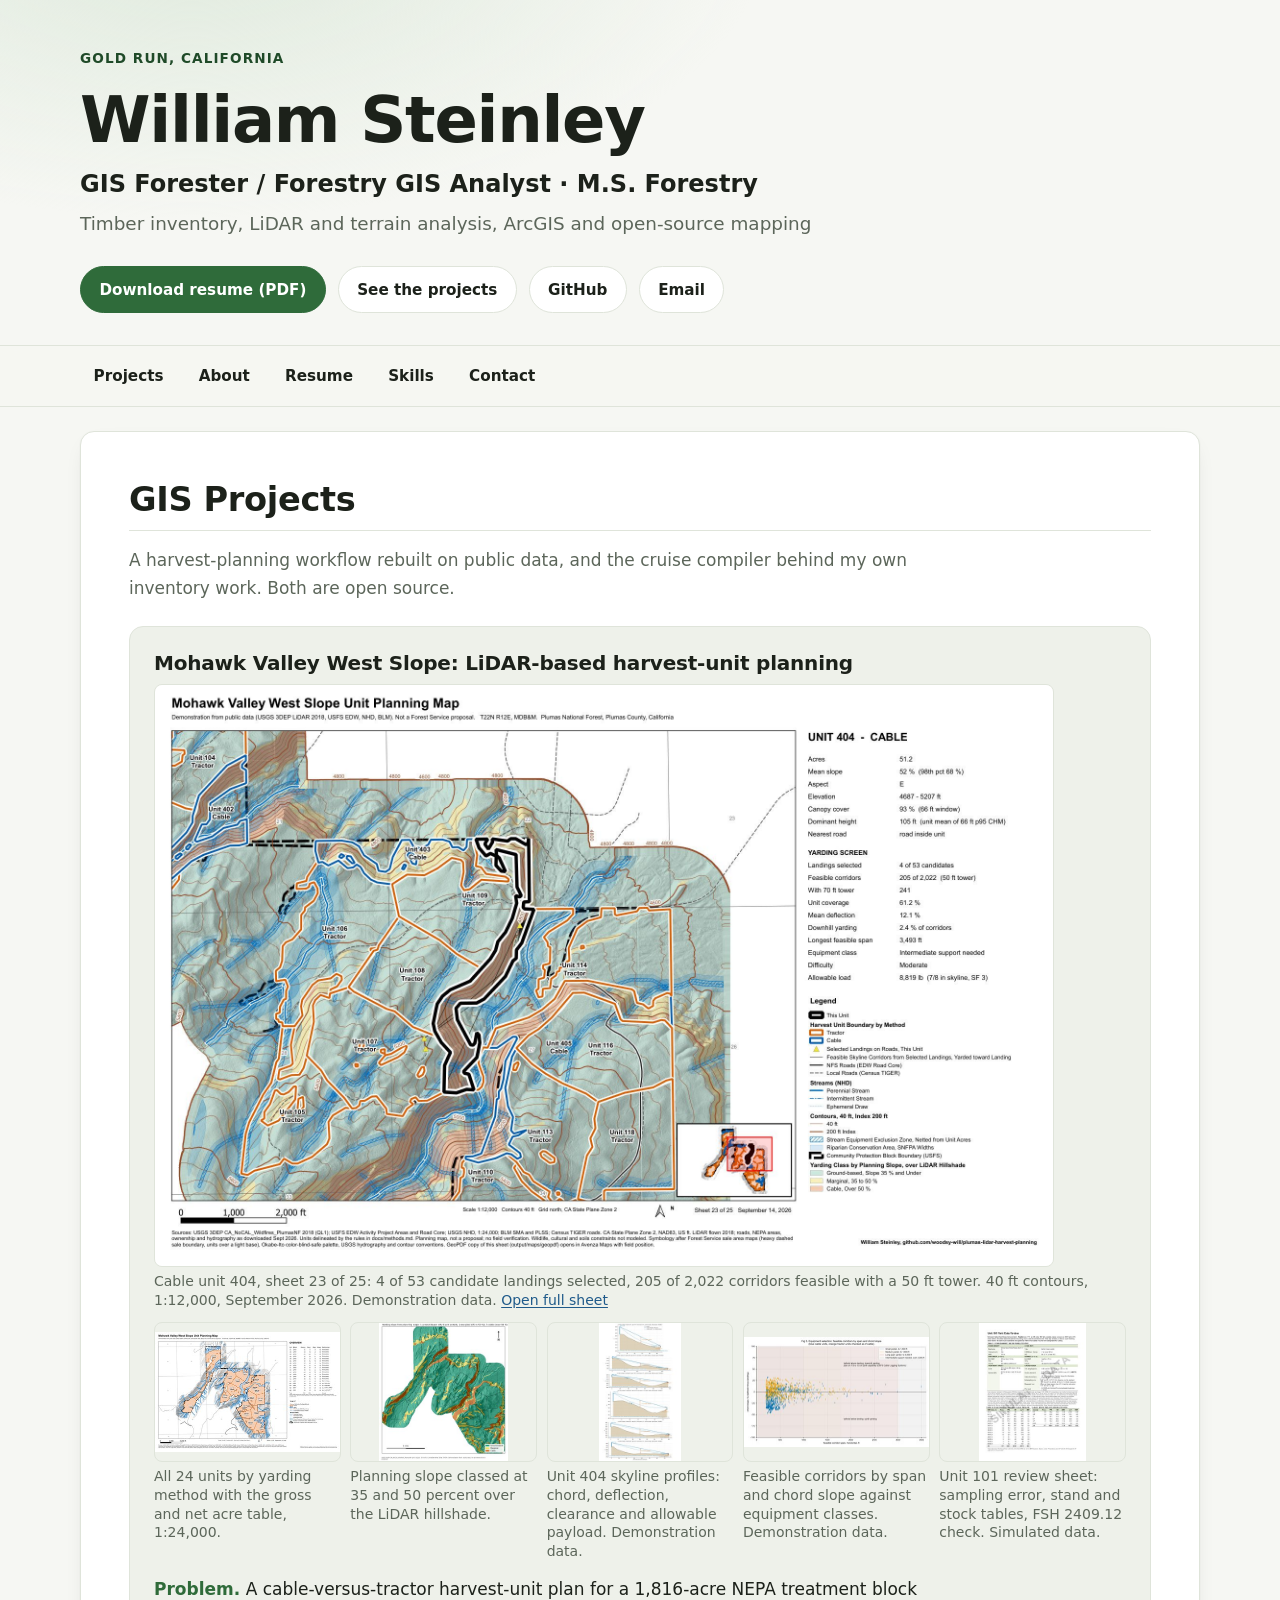
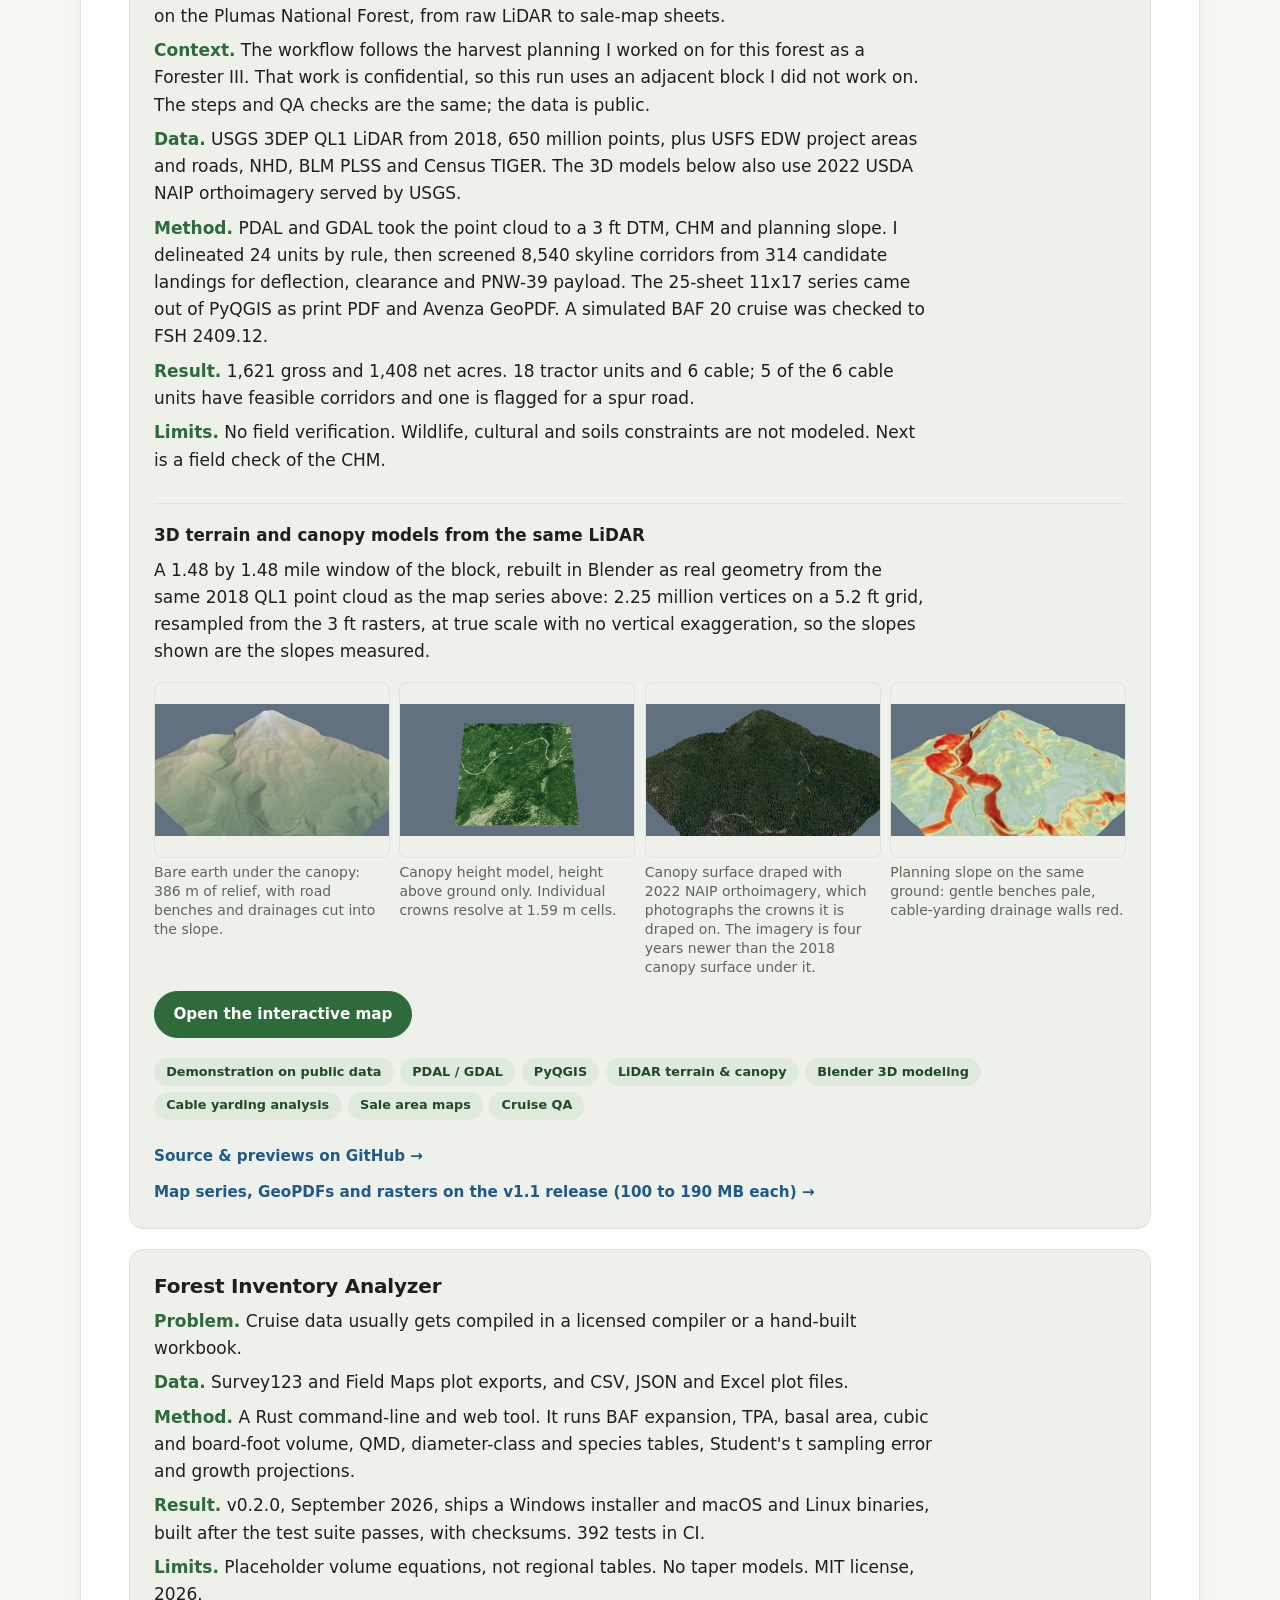
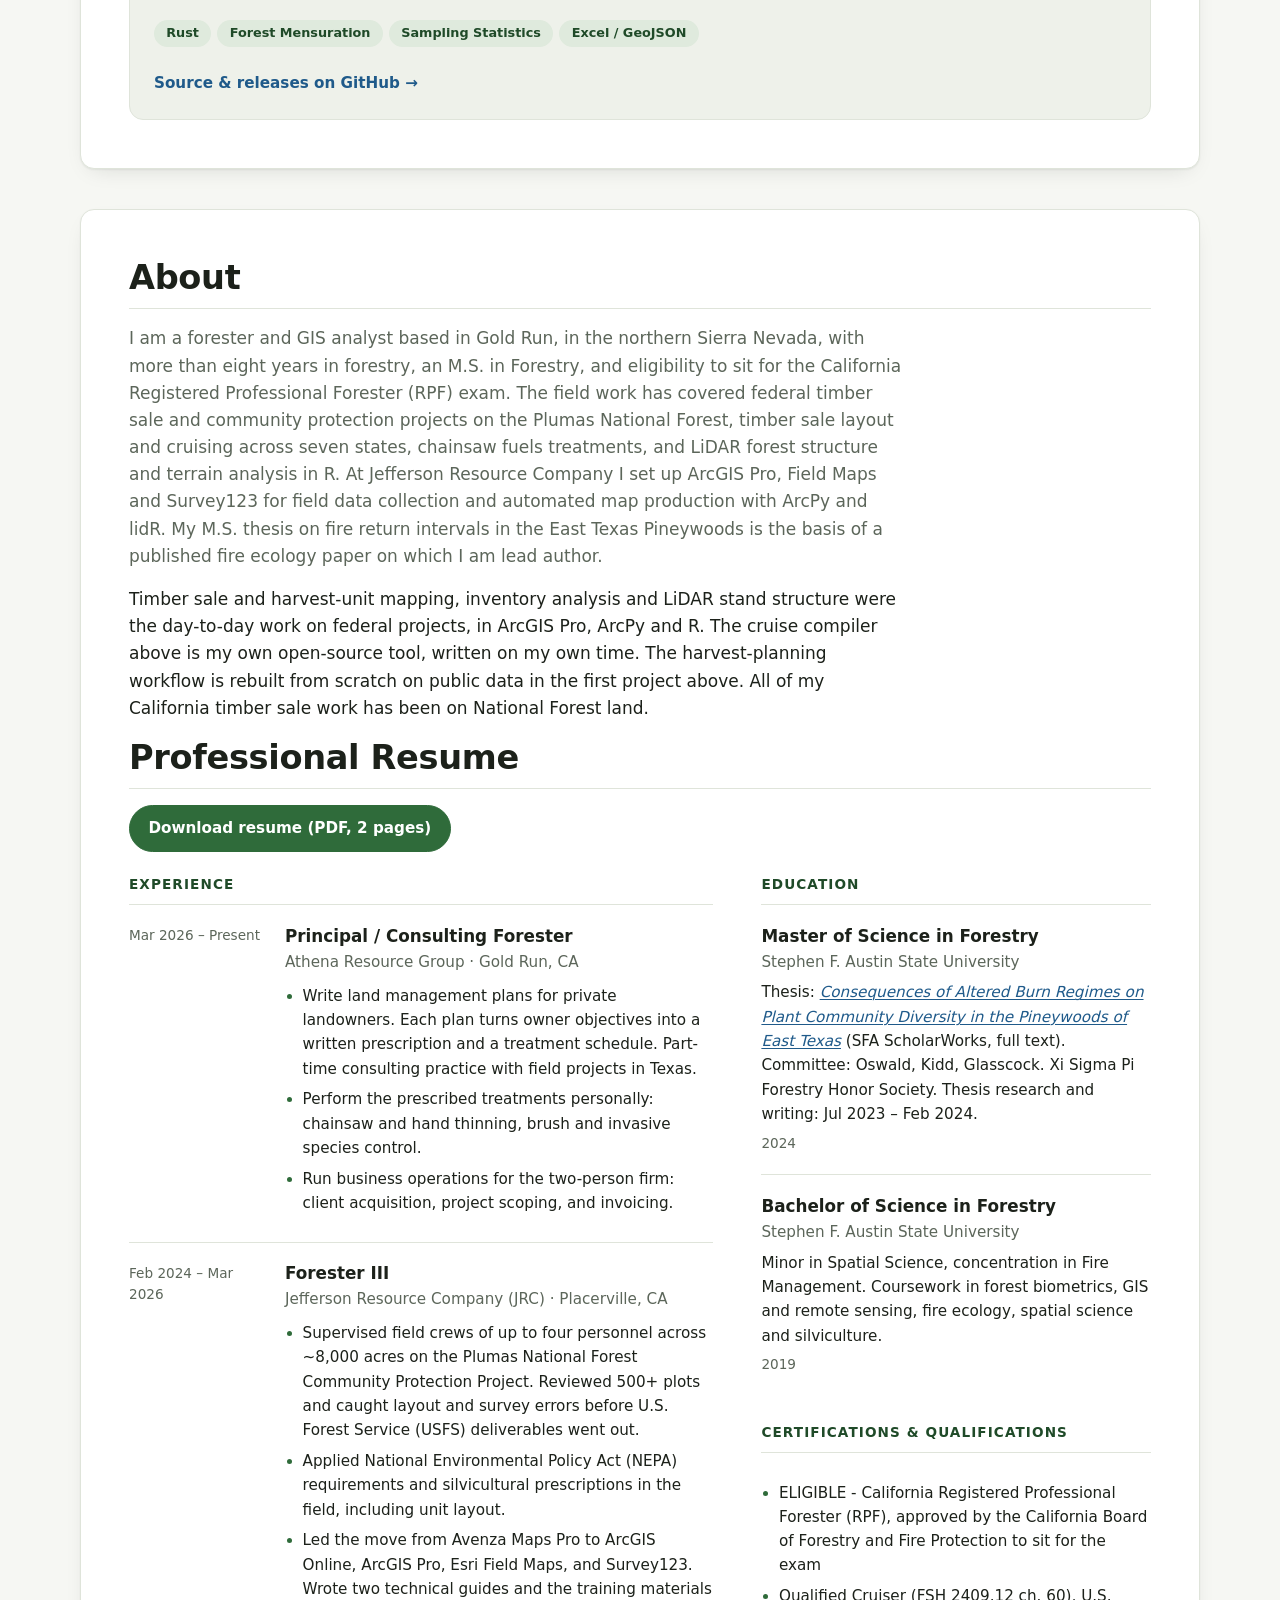
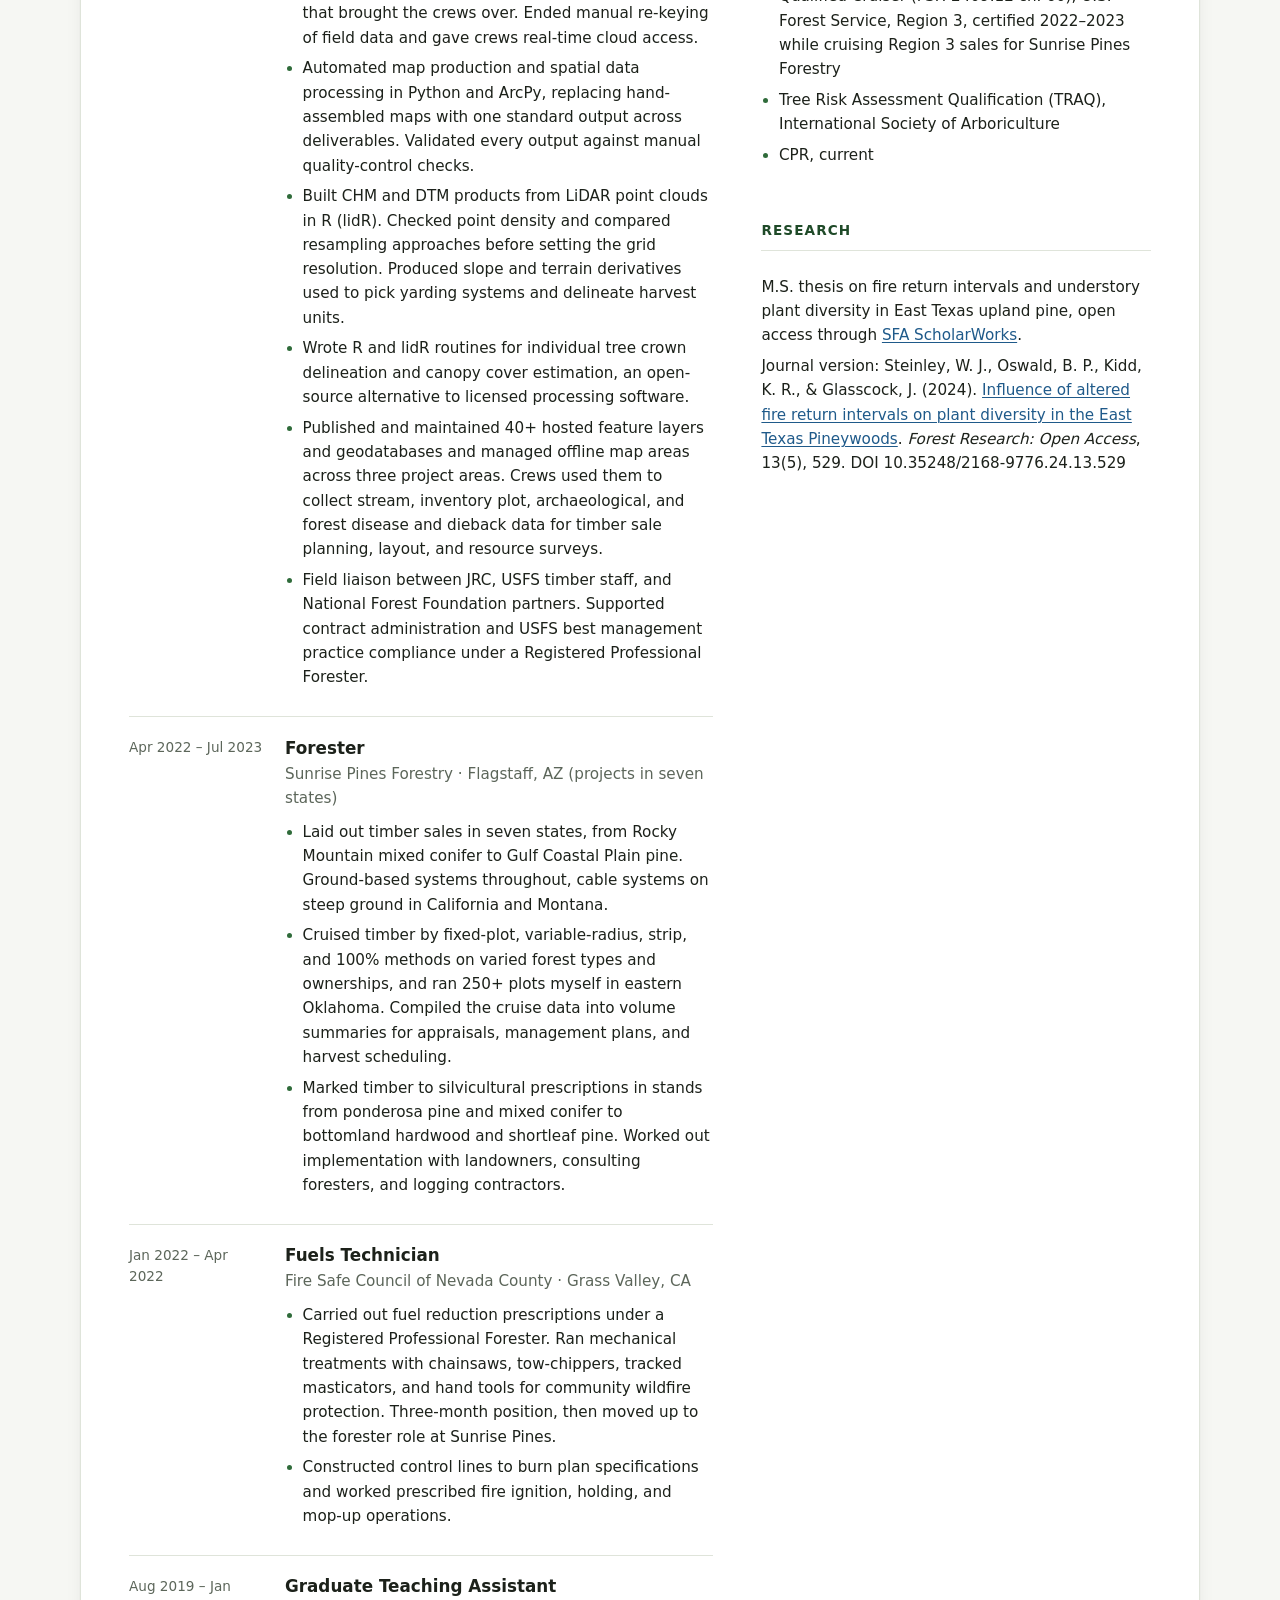
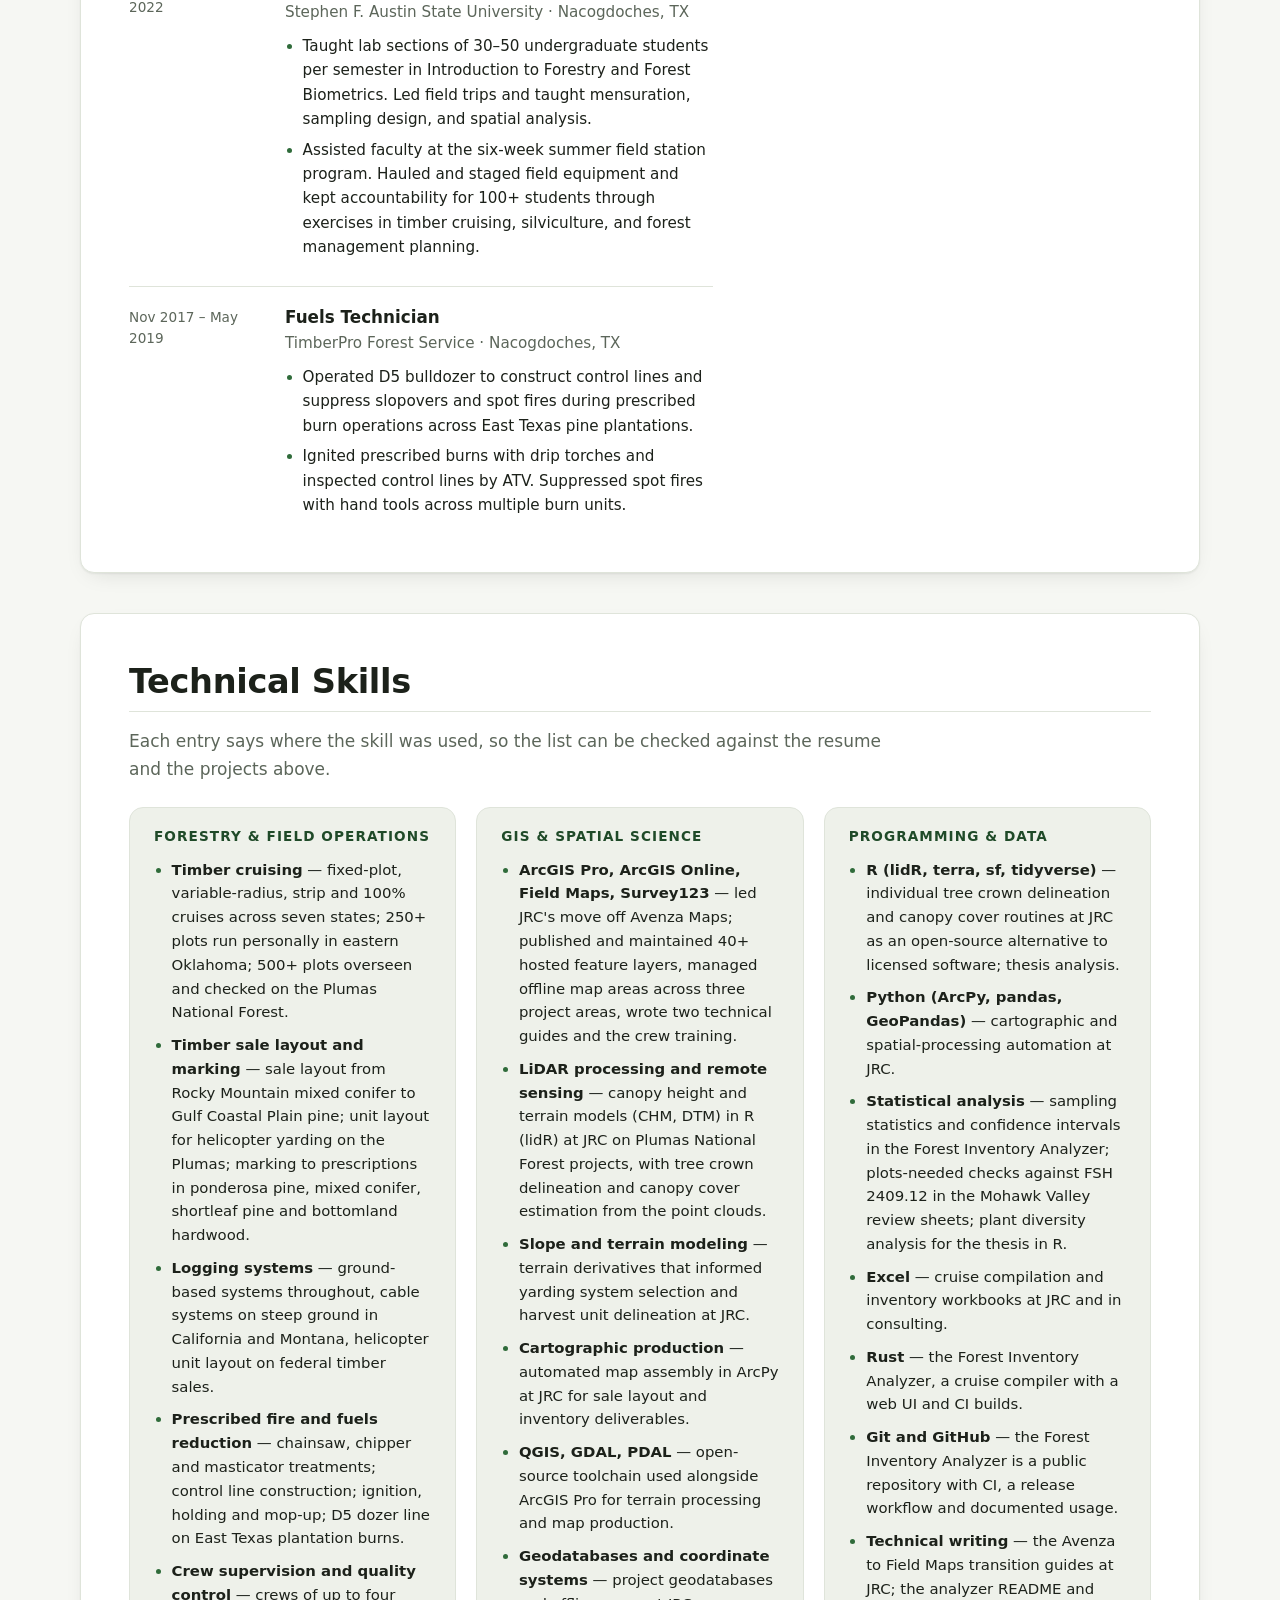
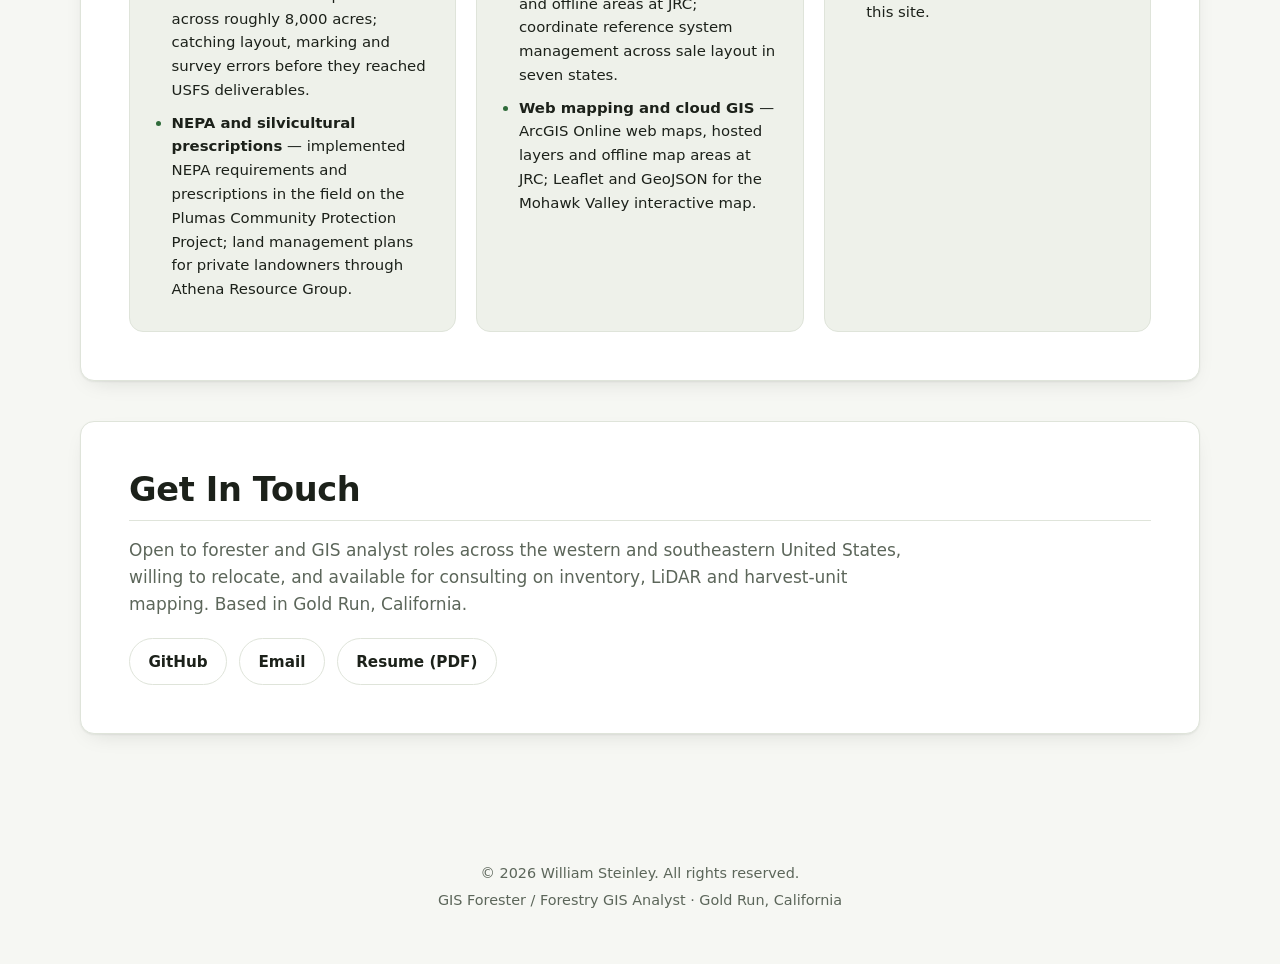
==== index.html @ 53e76cc2 "Add 3D terrain and canopy models section to the Plumas project Four Blender renders built from the s" ====
<!DOCTYPE html>
<html lang="en">
  <head>
    <meta charset="UTF-8">
    <meta name="viewport" content="width=device-width, initial-scale=1.0">
    <meta name="description" content="William Steinley, GIS forester in Gold Run, California: timber inventory, LiDAR terrain and canopy analysis, harvest-unit mapping and cruise compilation.">
    <meta name="theme-color" content="#2f6b3a">
    <meta property="og:title" content="William Steinley - GIS Forester / Forestry GIS Analyst">
    <meta property="og:image" content="https://woodsy-will.github.io/projects/plumas-lidar-harvest-planning/unit_404_sheet.jpg">
    <meta property="og:image:width" content="1870">
    <meta property="og:image:height" content="1210">
    <meta property="og:image:alt" content="Unit sheet, cable unit 404, 11x17: LiDAR hillshade with yarding-class tint, unit outlines, hatched stream exclusion zones, skyline corridors from four selected landings, legend and unit attribute table">
    <meta name="twitter:card" content="summary_large_image">
    <meta property="og:description" content="Timber inventory, LiDAR and terrain analysis, harvest-unit mapping and cruise compilation. Portfolio and resume.">
    <meta property="og:type" content="website">
    <meta property="og:url" content="https://woodsy-will.github.io/">
    <link rel="canonical" href="https://woodsy-will.github.io/">
    <link rel="icon" href="data:image/svg+xml,%3Csvg%20xmlns='http://www.w3.org/2000/svg'%20viewBox='0%200%2064%2064'%3E%3Crect%20width='64'%20height='64'%20rx='14'%20fill='%232f6b3a'/%3E%3Cpath%20d='M32%2010%20L50%2038%20H40%20L48%2050%20H36%20V56%20H28%20V50%20H16%20L24%2038%20H14%20Z'%20fill='%23eaf3e6'/%3E%3C/svg%3E">
    <link rel="icon" type="image/png" sizes="32x32" href="favicon-32.png">
    <link rel="apple-touch-icon" href="apple-touch-icon.png">
    <title>William Steinley - GIS Forester</title>
    <link rel="stylesheet" href="styles.css">
    <script type="application/ld+json">
{
  "@context": "https://schema.org",
  "@type": "Person",
  "name": "William Steinley",
  "jobTitle": "GIS Forester",
  "address": {
    "@type": "PostalAddress",
    "addressLocality": "Gold Run",
    "addressRegion": "CA",
    "addressCountry": "US"
  },
  "url": "https://woodsy-will.github.io/",
  "email": "mailto:wjsteinley@gmail.com",
  "alumniOf": "Stephen F. Austin State University",
  "sameAs": [
    "https://github.com/woodsy-will"
  ]
}
    </script>
  </head>
  <body>
    <header>
      <div class="container">
        <p class="eyebrow">Gold Run, California</p>
        <h1>William Steinley</h1>
        <p class="tagline">GIS Forester / Forestry GIS Analyst &middot; M.S. Forestry</p>
        <p class="subtitle">Timber inventory, LiDAR and terrain analysis, ArcGIS and open-source mapping</p>
        <div class="header-actions">
          <a href="projects/resume/William_Steinley_Resume.pdf" class="button-primary" target="_blank" rel="noopener">Download resume (PDF)<span class="visually-hidden"> (opens in new tab)</span></a>
          <a href="#gis-projects" class="button-secondary">See the projects</a>
          <a href="https://github.com/woodsy-will" class="button-secondary" target="_blank" rel="noopener">GitHub<span class="visually-hidden"> (opens in new tab)</span></a>
          <a href="mailto:wjsteinley@gmail.com" class="button-secondary">Email</a>
        </div>
      </div>
    </header>

    <nav aria-label="Sections">
      <div class="container">
        <a href="#gis-projects">Projects</a>
        <a href="#about">About</a>
        <a href="#resume-heading">Resume</a>
        <a href="#skills">Skills</a>
        <a href="#contact">Contact</a>
      </div>
    </nav>

    <main>
      <div class="container">
        <section id="gis-projects">
          <h2>GIS Projects</h2>
          <p>A harvest-planning workflow rebuilt on public data, and the cruise compiler behind my own inventory work. Both are open source.</p>

          <div class="gis-projects-grid">
            <div class="gis-project-card">
              <h3>Mohawk Valley West Slope: LiDAR-based harvest-unit planning</h3>
              <figure class="featured-hero">
                <a href="projects/plumas-lidar-harvest-planning/unit_404_sheet.jpg" target="_blank" rel="noopener"><img src="projects/plumas-lidar-harvest-planning/unit_404_sheet.jpg" width="1870" height="1210" alt="Unit sheet, cable unit 404, 11x17: LiDAR hillshade with yarding-class tint, unit outlines, hatched stream exclusion zones, skyline corridors from four selected landings, legend and unit attribute table"><span class="visually-hidden"> (opens in new tab)</span></a>
                <figcaption>Cable unit 404, sheet 23 of 25: 4 of 53 candidate landings selected, 205 of 2,022 corridors feasible with a 50 ft tower. 40 ft contours, 1:12,000, September 2026. Demonstration data. <a href="projects/plumas-lidar-harvest-planning/unit_404_sheet.jpg" target="_blank" rel="noopener">Open full sheet<span class="visually-hidden"> (opens in new tab)</span></a></figcaption>
              </figure>
              <div class="featured-strip">
                <figure>
                  <a href="projects/plumas-lidar-harvest-planning/overview_sheet.jpg" target="_blank" rel="noopener"><img src="projects/plumas-lidar-harvest-planning/overview_sheet_thumb.jpg" width="370" height="239" alt="Overview sheet, 11x17: all 24 demonstration units filled by yarding method over the hillshade, with the unit table of gross and net acres, slope, canopy and skyline screen" loading="lazy"><span class="visually-hidden"> (opens in new tab)</span></a>
                  <figcaption>All 24 units by yarding method with the gross and net acre table, 1:24,000.</figcaption>
                </figure>
                <figure>
                  <a href="projects/plumas-lidar-harvest-planning/yarding_class.jpg" target="_blank" rel="noopener"><img src="projects/plumas-lidar-harvest-planning/yarding_class_thumb.jpg" width="319" height="340" alt="Yarding class from planning slope over the LiDAR hillshade, with demonstration unit outlines" loading="lazy"><span class="visually-hidden"> (opens in new tab)</span></a>
                  <figcaption>Planning slope classed at 35 and 50 percent over the LiDAR hillshade.</figcaption>
                </figure>
                <figure>
                  <a href="projects/plumas-lidar-harvest-planning/unit_404_profiles.jpg" target="_blank" rel="noopener"><img src="projects/plumas-lidar-harvest-planning/unit_404_profiles_thumb.jpg" width="204" height="340" alt="Skyline profile sheet, unit 404: ground profile, chord, mid-span deflection and minimum clearance for six settings; best corridor from each of the four selected landings and two further landings" loading="lazy"><span class="visually-hidden"> (opens in new tab)</span></a>
                  <figcaption>Unit 404 skyline profiles: chord, deflection, clearance and allowable payload. Demonstration data.</figcaption>
                </figure>
                <figure>
                  <a href="projects/plumas-lidar-harvest-planning/equipment_matrix.jpg" target="_blank" rel="noopener"><img src="projects/plumas-lidar-harvest-planning/equipment_matrix_thumb.jpg" width="370" height="222" alt="Equipment selection matrix: feasible corridors by horizontal span and chord slope; cable units in blue, tractor units checked as if cable in orange" loading="lazy"><span class="visually-hidden"> (opens in new tab)</span></a>
                  <figcaption>Feasible corridors by span and chord slope against equipment classes. Demonstration data.</figcaption>
                </figure>
                <figure>
                  <a href="projects/plumas-lidar-harvest-planning/unit_101_review.jpg" target="_blank" rel="noopener"><img src="projects/plumas-lidar-harvest-planning/unit_101_review_thumb.jpg" width="263" height="340" alt="Field data review sheet, unit 101, page 1: stand summary with sampling error, cruise design check against the FSH 2409.12 stratum standard, stand table by DBH class, stock table by species" loading="lazy"><span class="visually-hidden"> (opens in new tab)</span></a>
                  <figcaption>Unit 101 review sheet: sampling error, stand and stock tables, FSH 2409.12 check. Simulated data.</figcaption>
                </figure>
              </div>
              <div class="project-brief">
                <p><strong>Problem.</strong> A cable-versus-tractor harvest-unit plan for a 1,816-acre NEPA treatment block on the Plumas National Forest, from raw LiDAR to sale-map sheets.</p>
                <p><strong>Context.</strong> The workflow follows the harvest planning I worked on for this forest as a Forester III. That work is confidential, so this run uses an adjacent block I did not work on. The steps and QA checks are the same; the data is public.</p>
                <p><strong>Data.</strong> USGS 3DEP QL1 LiDAR from 2018, 650 million points, plus USFS EDW project areas and roads, NHD, BLM PLSS and Census TIGER. The 3D models below also use 2022 USDA NAIP orthoimagery served by USGS.</p>
                <p><strong>Method.</strong> PDAL and GDAL took the point cloud to a 3 ft DTM, CHM and planning slope. I delineated 24 units by rule, then screened 8,540 skyline corridors from 314 candidate landings for deflection, clearance and PNW-39 payload. The 25-sheet 11x17 series came out of PyQGIS as print PDF and Avenza GeoPDF. A simulated BAF 20 cruise was checked to FSH 2409.12.</p>
                <p><strong>Result.</strong> 1,621 gross and 1,408 net acres. 18 tractor units and 6 cable; 5 of the 6 cable units have feasible corridors and one is flagged for a spur road.</p>
                <p><strong>Limits.</strong> No field verification. Wildlife, cultural and soils constraints are not modeled. Next is a field check of the CHM.</p>
              </div>
              <h4>3D terrain and canopy models from the same LiDAR</h4>
              <p>A 1.48 by 1.48 mile window of the block, rebuilt in Blender as real geometry from the same 2018 QL1 point cloud as the map series above: 2.25 million vertices on a 5.2 ft grid, resampled from the 3 ft rasters, at true scale with no vertical exaggeration, so the slopes shown are the slopes measured.</p>
              <div class="featured-strip">
                <figure>
                  <a href="projects/plumas-lidar-harvest-planning/terrain3d_bare_earth.jpg" target="_blank" rel="noopener"><img src="projects/plumas-lidar-harvest-planning/terrain3d_bare_earth_thumb.jpg" width="370" height="208" alt="3D render of the bare-earth LiDAR terrain model under the forest canopy, shaded by elevation, with road benches and drainages visible as fine cuts across the slope" loading="lazy"><span class="visually-hidden"> (opens in new tab)</span></a>
                  <figcaption>Bare earth under the canopy: 386 m of relief, with road benches and drainages cut into the slope.</figcaption>
                </figure>
                <figure>
                  <a href="projects/plumas-lidar-harvest-planning/terrain3d_canopy_height.jpg" target="_blank" rel="noopener"><img src="projects/plumas-lidar-harvest-planning/terrain3d_canopy_height_thumb.jpg" width="370" height="208" alt="3D render of the canopy height model seen from above, individual conifer crowns resolved as separate green mounds, with roads and openings appearing as pale gaps" loading="lazy"><span class="visually-hidden"> (opens in new tab)</span></a>
                  <figcaption>Canopy height model, height above ground only. Individual crowns resolve at 1.59 m cells.</figcaption>
                </figure>
                <figure>
                  <a href="projects/plumas-lidar-harvest-planning/terrain3d_canopy.jpg" target="_blank" rel="noopener"><img src="projects/plumas-lidar-harvest-planning/terrain3d_canopy_thumb.jpg" width="370" height="208" alt="3D render of the LiDAR canopy surface draped with NAIP aerial imagery, forming a photorealistic forested mountain with a road switchbacking across the slope" loading="lazy"><span class="visually-hidden"> (opens in new tab)</span></a>
                  <figcaption>Canopy surface draped with 2022 NAIP orthoimagery, which photographs the crowns it is draped on. The imagery is four years newer than the 2018 canopy surface under it.</figcaption>
                </figure>
                <figure>
                  <a href="projects/plumas-lidar-harvest-planning/terrain3d_slope.jpg" target="_blank" rel="noopener"><img src="projects/plumas-lidar-harvest-planning/terrain3d_slope_thumb.jpg" width="370" height="208" alt="3D render of the bare-earth terrain coloured by planning slope, pale green on gentle benches grading to red on the steep drainage walls that require cable yarding" loading="lazy"><span class="visually-hidden"> (opens in new tab)</span></a>
                  <figcaption>Planning slope on the same ground: gentle benches pale, cable-yarding drainage walls red.</figcaption>
                </figure>
              </div>
              <p><a href="projects/plumas-lidar-harvest-planning/map/" class="button-primary">Open the interactive map</a></p>
              <div class="project-tech">
                <span class="tech-badge">Demonstration on public data</span>
                <span class="tech-badge">PDAL / GDAL</span>
                <span class="tech-badge">PyQGIS</span>
                <span class="tech-badge">LiDAR terrain &amp; canopy</span>
                <span class="tech-badge">Blender 3D modeling</span>
                <span class="tech-badge">Cable yarding analysis</span>
                <span class="tech-badge">Sale area maps</span>
                <span class="tech-badge">Cruise QA</span>
              </div>
              <a href="https://github.com/woodsy-will/plumas-lidar-harvest-planning" class="gis-link" target="_blank" rel="noopener">Source &amp; previews on GitHub &rarr;<span class="visually-hidden"> (opens in new tab)</span></a>
              <a href="https://github.com/woodsy-will/plumas-lidar-harvest-planning/releases/tag/v1.1" class="gis-link" target="_blank" rel="noopener">Map series, GeoPDFs and rasters on the v1.1 release (100 to 190 MB each) &rarr;<span class="visually-hidden"> (opens in new tab)</span></a>
            </div>

            <div class="gis-project-card">
              <h3>Forest Inventory Analyzer</h3>
              <div class="project-brief">
                <p><strong>Problem.</strong> Cruise data usually gets compiled in a licensed compiler or a hand-built workbook.</p>
                <p><strong>Data.</strong> Survey123 and Field Maps plot exports, and CSV, JSON and Excel plot files.</p>
                <p><strong>Method.</strong> A Rust command-line and web tool. It runs BAF expansion, TPA, basal area, cubic and board-foot volume, QMD, diameter-class and species tables, Student's t sampling error and growth projections.</p>
                <p><strong>Result.</strong> v0.2.0, September 2026, ships a Windows installer and macOS and Linux binaries, built after the test suite passes, with checksums. 392 tests in CI.</p>
                <p><strong>Limits.</strong> Placeholder volume equations, not regional tables. No taper models. MIT license, 2026.</p>
              </div>
              <div class="project-tech">
                <span class="tech-badge">Rust</span>
                <span class="tech-badge">Forest Mensuration</span>
                <span class="tech-badge">Sampling Statistics</span>
                <span class="tech-badge">Excel / GeoJSON</span>
              </div>
              <a href="https://github.com/woodsy-will/forest-inventory-analyzer-rust" class="gis-link" target="_blank" rel="noopener">Source &amp; releases on GitHub &rarr;<span class="visually-hidden"> (opens in new tab)</span></a>
            </div>

          </div>
        </section>

        <!-- RESUME SECTION -->
        <section id="resume">
          <h2 id="about">About</h2>
          <p>I am a forester and GIS analyst based in Gold Run, in the northern Sierra Nevada, with more than eight years in forestry, an M.S. in Forestry, and eligibility to sit for the California Registered Professional Forester (RPF) exam. The field work has covered federal timber sale and community protection projects on the Plumas National Forest, timber sale layout and cruising across seven states, chainsaw fuels treatments, and LiDAR forest structure and terrain analysis in R. At Jefferson Resource Company I set up ArcGIS Pro, Field Maps and Survey123 for field data collection and automated map production with ArcPy and lidR. My M.S. thesis on fire return intervals in the East Texas Pineywoods is the basis of a published fire ecology paper on which I am lead author.</p>
          <p>Timber sale and harvest-unit mapping, inventory analysis and LiDAR stand structure were the day-to-day work on federal projects, in ArcGIS Pro, ArcPy and R. The cruise compiler above is my own open-source tool, written on my own time. The harvest-planning workflow is rebuilt from scratch on public data in the first project above. All of my California timber sale work has been on National Forest land.</p>
          <h2 id="resume-heading">Professional Resume</h2>
          <p><a href="projects/resume/William_Steinley_Resume.pdf" class="button-primary" target="_blank" rel="noopener">Download resume (PDF, 2 pages)<span class="visually-hidden"> (opens in new tab)</span></a></p>

          <div class="resume-section">
            <div>
              <h3 class="resume-heading">Experience</h3>

              <div class="experience-item">
                <div class="position">Principal / Consulting Forester</div>
                <div class="company">Athena Resource Group &middot; Gold Run, CA</div>
                <ul class="resume-bullets">
                  <li>Write land management plans for private landowners. Each plan turns owner objectives into a written prescription and a treatment schedule. Part-time consulting practice with field projects in Texas.</li>
                  <li>Perform the prescribed treatments personally: chainsaw and hand thinning, brush and invasive species control.</li>
                  <li>Run business operations for the two-person firm: client acquisition, project scoping, and invoicing.</li>
                </ul>
                <div class="date">Mar 2026 &ndash; Present</div>
              </div>

              <div class="experience-item">
                <div class="position">Forester III</div>
                <div class="company">Jefferson Resource Company (JRC) &middot; Placerville, CA</div>
                <ul class="resume-bullets">
                  <li>Supervised field crews of up to four personnel across ~8,000 acres on the Plumas National Forest Community Protection Project. Reviewed 500+ plots and caught layout and survey errors before U.S. Forest Service (USFS) deliverables went out.</li>
                  <li>Applied National Environmental Policy Act (NEPA) requirements and silvicultural prescriptions in the field, including unit layout.</li>
                  <li>Led the move from Avenza Maps Pro to ArcGIS Online, ArcGIS Pro, Esri Field Maps, and Survey123. Wrote two technical guides and the training materials that brought the crews over. Ended manual re-keying of field data and gave crews real-time cloud access.</li>
                  <li>Automated map production and spatial data processing in Python and ArcPy, replacing hand-assembled maps with one standard output across deliverables. Validated every output against manual quality-control checks.</li>
                  <li>Built CHM and DTM products from LiDAR point clouds in R (lidR). Checked point density and compared resampling approaches before setting the grid resolution. Produced slope and terrain derivatives used to pick yarding systems and delineate harvest units.</li>
                  <li>Wrote R and lidR routines for individual tree crown delineation and canopy cover estimation, an open-source alternative to licensed processing software.</li>
                  <li>Published and maintained 40+ hosted feature layers and geodatabases and managed offline map areas across three project areas. Crews used them to collect stream, inventory plot, archaeological, and forest disease and dieback data for timber sale planning, layout, and resource surveys.</li>
                  <li>Field liaison between JRC, USFS timber staff, and National Forest Foundation partners. Supported contract administration and USFS best management practice compliance under a Registered Professional Forester.</li>
                </ul>
                <div class="date">Feb 2024 &ndash; Mar 2026</div>
              </div>

              <div class="experience-item">
                <div class="position">Forester</div>
                <div class="company">Sunrise Pines Forestry &middot; Flagstaff, AZ (projects in seven states)</div>
                <ul class="resume-bullets">
                  <li>Laid out timber sales in seven states, from Rocky Mountain mixed conifer to Gulf Coastal Plain pine. Ground-based systems throughout, cable systems on steep ground in California and Montana.</li>
                  <li>Cruised timber by fixed-plot, variable-radius, strip, and 100% methods on varied forest types and ownerships, and ran 250+ plots myself in eastern Oklahoma. Compiled the cruise data into volume summaries for appraisals, management plans, and harvest scheduling.</li>
                  <li>Marked timber to silvicultural prescriptions in stands from ponderosa pine and mixed conifer to bottomland hardwood and shortleaf pine. Worked out implementation with landowners, consulting foresters, and logging contractors.</li>
                </ul>
                <div class="date">Apr 2022 &ndash; Jul 2023</div>
              </div>

              <div class="experience-item">
                <div class="position">Fuels Technician</div>
                <div class="company">Fire Safe Council of Nevada County &middot; Grass Valley, CA</div>
                <ul class="resume-bullets">
                  <li>Carried out fuel reduction prescriptions under a Registered Professional Forester. Ran mechanical treatments with chainsaws, tow-chippers, tracked masticators, and hand tools for community wildfire protection. Three-month position, then moved up to the forester role at Sunrise Pines.</li>
                  <li>Constructed control lines to burn plan specifications and worked prescribed fire ignition, holding, and mop-up operations.</li>
                </ul>
                <div class="date">Jan 2022 &ndash; Apr 2022</div>
              </div>

              <div class="experience-item">
                <div class="position">Graduate Teaching Assistant</div>
                <div class="company">Stephen F. Austin State University &middot; Nacogdoches, TX</div>
                <ul class="resume-bullets">
                  <li>Taught lab sections of 30&ndash;50 undergraduate students per semester in Introduction to Forestry and Forest Biometrics. Led field trips and taught mensuration, sampling design, and spatial analysis.</li>
                  <li>Assisted faculty at the six-week summer field station program. Hauled and staged field equipment and kept accountability for 100+ students through exercises in timber cruising, silviculture, and forest management planning.</li>
                </ul>
                <div class="date">Aug 2019 &ndash; Jan 2022</div>
              </div>

              <div class="experience-item">
                <div class="position">Fuels Technician</div>
                <div class="company">TimberPro Forest Service &middot; Nacogdoches, TX</div>
                <ul class="resume-bullets">
                  <li>Operated D5 bulldozer to construct control lines and suppress slopovers and spot fires during prescribed burn operations across East Texas pine plantations.</li>
                  <li>Ignited prescribed burns with drip torches and inspected control lines by ATV. Suppressed spot fires with hand tools across multiple burn units.</li>
                </ul>
                <div class="date">Nov 2017 &ndash; May 2019</div>
              </div>
            </div>

            <div>
              <h3 class="resume-heading">Education</h3>

              <div class="education-item">
                <div class="degree">Master of Science in Forestry</div>
                <div class="institution">Stephen F. Austin State University</div>
                <p class="resume-note">Thesis: <a href="https://scholarworks.sfasu.edu/etds/548/" target="_blank" rel="noopener"><em>Consequences of Altered Burn Regimes on Plant Community Diversity in the Pineywoods of East Texas</em><span class="visually-hidden"> (opens in new tab)</span></a> (SFA ScholarWorks, full text). Committee: Oswald, Kidd, Glasscock. Xi Sigma Pi Forestry Honor Society. Thesis research and writing: Jul 2023 &ndash; Feb 2024.</p>
                <div class="date">2024</div>
              </div>

              <div class="education-item">
                <div class="degree">Bachelor of Science in Forestry</div>
                <div class="institution">Stephen F. Austin State University</div>
                <p class="resume-note">Minor in Spatial Science, concentration in Fire Management. Coursework in forest biometrics, GIS and remote sensing, fire ecology, spatial science and silviculture.</p>
                <div class="date">2019</div>
              </div>

              <h3 class="resume-heading">Certifications &amp; Qualifications</h3>
              <div class="education-item">
                <ul class="resume-bullets">
                  <li>ELIGIBLE - California Registered Professional Forester (RPF), approved by the California Board of Forestry and Fire Protection to sit for the exam</li>
                  <li>Qualified Cruiser (FSH 2409.12 ch. 60), U.S. Forest Service, Region 3, certified 2022&ndash;2023 while cruising Region 3 sales for Sunrise Pines Forestry</li>
                  <li>Tree Risk Assessment Qualification (TRAQ), International Society of Arboriculture</li>
                  <li>CPR, current</li>
                </ul>
              </div>

              <h3 class="resume-heading">Research</h3>
              <div class="education-item">
                <p class="resume-note">M.S. thesis on fire return intervals and understory plant diversity in East Texas upland pine, open access through <a href="https://scholarworks.sfasu.edu/etds/548/" target="_blank" rel="noopener">SFA ScholarWorks<span class="visually-hidden"> (opens in new tab)</span></a>.</p>
                <p class="resume-note">Journal version: Steinley, W. J., Oswald, B. P., Kidd, K. R., &amp; Glasscock, J. (2024). <a href="https://doi.org/10.35248/2168-9776.24.13.529" target="_blank" rel="noopener">Influence of altered fire return intervals on plant diversity in the East Texas Pineywoods<span class="visually-hidden"> (opens in new tab)</span></a>. <em>Forest Research: Open Access</em>, 13(5), 529. DOI 10.35248/2168-9776.24.13.529</p>
              </div>
            </div>
          </div>
        </section>

        <!-- GIS PROJECTS SECTION -->

        <!-- SKILLS SECTION -->
        <section id="skills">
          <h2>Technical Skills</h2>
          <p>Each entry says where the skill was used, so the list can be checked against the resume and the projects above.</p>

          <div class="skills-grid">
            <div class="skill-category">
              <h3>Forestry &amp; Field Operations</h3>
              <ul class="skill-list">
                <li><strong>Timber cruising</strong> &mdash; fixed-plot, variable-radius, strip and 100% cruises across seven states; 250+ plots run personally in eastern Oklahoma; 500+ plots overseen and checked on the Plumas National Forest.</li>
                <li><strong>Timber sale layout and marking</strong> &mdash; sale layout from Rocky Mountain mixed conifer to Gulf Coastal Plain pine; unit layout for helicopter yarding on the Plumas; marking to prescriptions in ponderosa pine, mixed conifer, shortleaf pine and bottomland hardwood.</li>
                <li><strong>Logging systems</strong> &mdash; ground-based systems throughout, cable systems on steep ground in California and Montana, helicopter unit layout on federal timber sales.</li>
                <li><strong>Prescribed fire and fuels reduction</strong> &mdash; chainsaw, chipper and masticator treatments; control line construction; ignition, holding and mop-up; D5 dozer line on East Texas plantation burns.</li>
                <li><strong>Crew supervision and quality control</strong> &mdash; crews of up to four across roughly 8,000 acres; catching layout, marking and survey errors before they reached USFS deliverables.</li>
                <li><strong>NEPA and silvicultural prescriptions</strong> &mdash; implemented NEPA requirements and prescriptions in the field on the Plumas Community Protection Project; land management plans for private landowners through Athena Resource Group.</li>
              </ul>
            </div>

            <div class="skill-category">
              <h3>GIS &amp; Spatial Science</h3>
              <ul class="skill-list">
                <li><strong>ArcGIS Pro, ArcGIS Online, Field Maps, Survey123</strong> &mdash; led JRC's move off Avenza Maps; published and maintained 40+ hosted feature layers, managed offline map areas across three project areas, wrote two technical guides and the crew training.</li>
                <li><strong>LiDAR processing and remote sensing</strong> &mdash; canopy height and terrain models (CHM, DTM) in R (lidR) at JRC on Plumas National Forest projects, with tree crown delineation and canopy cover estimation from the point clouds.</li>
                <li><strong>Slope and terrain modeling</strong> &mdash; terrain derivatives that informed yarding system selection and harvest unit delineation at JRC.</li>
                <li><strong>Cartographic production</strong> &mdash; automated map assembly in ArcPy at JRC for sale layout and inventory deliverables.</li>
                <li><strong>QGIS, GDAL, PDAL</strong> &mdash; open-source toolchain used alongside ArcGIS Pro for terrain processing and map production.</li>
                <li><strong>Geodatabases and coordinate systems</strong> &mdash; project geodatabases and offline areas at JRC; coordinate reference system management across sale layout in seven states.</li>
                <li><strong>Web mapping and cloud GIS</strong> &mdash; ArcGIS Online web maps, hosted layers and offline map areas at JRC; Leaflet and GeoJSON for the Mohawk Valley interactive map.</li>
              </ul>
            </div>

            <div class="skill-category">
              <h3>Programming &amp; Data</h3>
              <ul class="skill-list">
                <li><strong>R (lidR, terra, sf, tidyverse)</strong> &mdash; individual tree crown delineation and canopy cover routines at JRC as an open-source alternative to licensed software; thesis analysis.</li>
                <li><strong>Python (ArcPy, pandas, GeoPandas)</strong> &mdash; cartographic and spatial-processing automation at JRC.</li>
<li><strong>Statistical analysis</strong> &mdash; sampling statistics and confidence intervals in the Forest Inventory Analyzer; plots-needed checks against FSH 2409.12 in the Mohawk Valley review sheets; plant diversity analysis for the thesis in R.</li>
                <li><strong>Excel</strong> &mdash; cruise compilation and inventory workbooks at JRC and in consulting.</li>
                <li><strong>Rust</strong> &mdash; the Forest Inventory Analyzer, a cruise compiler with a web UI and CI builds.</li>
                <li><strong>Git and GitHub</strong> &mdash; the Forest Inventory Analyzer is a public repository with CI, a release workflow and documented usage.</li>
<li><strong>Technical writing</strong> &mdash; the Avenza to Field Maps transition guides at JRC; the analyzer README and this site.</li>
              </ul>
            </div>
          </div>
        </section>

        <!-- CONTACT SECTION -->
        <section id="contact">
          <h2>Get In Touch</h2>
          <p>Open to forester and GIS analyst roles across the western and southeastern United States, willing to relocate, and available for consulting on inventory, LiDAR and harvest-unit mapping. Based in Gold Run, California.</p>

          <div class="contact-links">
            <a href="https://github.com/woodsy-will" class="contact-link" target="_blank" rel="noopener">GitHub<span class="visually-hidden"> (opens in new tab)</span></a>
            <a href="mailto:wjsteinley@gmail.com" class="contact-link">Email</a>
            <a href="projects/resume/William_Steinley_Resume.pdf" class="contact-link" target="_blank" rel="noopener">Resume (PDF)<span class="visually-hidden"> (opens in new tab)</span></a>
          </div>
        </section>
      </div>
    </main>

    <footer>
      <div class="container">
        <p>&copy; 2026 William Steinley. All rights reserved.</p>
        <p class="footer-sub">GIS Forester / Forestry GIS Analyst &middot; Gold Run, California</p>
      </div>
    </footer>
  </body>
</html>
---- styles.css ----
/* ==========================================================================
   William Steinley - portfolio stylesheet
   Design tokens, light + dark themes, fluid type, no external fonts.
   ========================================================================== */

:root {
  --bg: #f6f7f3;
  --surface: #ffffff;
  --surface-2: #eef1ea;
  --text: #1c211a;
  --muted: #5c665a;
  --accent: #2f6b3a;
  --accent-strong: #244f2c;
  --accent-soft: #dfeadd;
  --accent-text: #1f4a28;
  --link: #1f5a8a;
  --border: #dfe4da;
  --shadow: 0 1px 2px rgba(20, 30, 20, 0.06), 0 8px 24px -12px rgba(20, 30, 20, 0.18);
  --radius: 14px;
  --radius-sm: 8px;
  --measure: 72ch;
  --wrap: 1120px;
  --space: clamp(1.25rem, 3vw, 2.5rem);
  color-scheme: light dark;
}

@media (prefers-color-scheme: dark) {
  :root {
    --bg: #121613;
    --surface: #1a201b;
    --surface-2: #222a24;
    --text: #e7ebe4;
    --muted: #a3ad9f;
    --accent: #7cc48c;
    --accent-strong: #9ad6a8;
    --accent-soft: #223a28;
    --accent-text: #bfe4c6;
    --link: #8ec2ea;
    --border: #2b342d;
    --shadow: 0 1px 2px rgba(0, 0, 0, 0.4), 0 8px 24px -12px rgba(0, 0, 0, 0.6);
  }
}

/* --------------------------------------------------------------------------
   Base
   -------------------------------------------------------------------------- */

*,
*::before,
*::after { box-sizing: border-box; }

html {
  scroll-behavior: smooth;
  scroll-padding-top: 4.5rem;
  -webkit-text-size-adjust: 100%;
}

body {
  margin: 0;
  font-family: ui-sans-serif, system-ui, -apple-system, "Segoe UI", Roboto, "Helvetica Neue", Arial, sans-serif;
  font-size: clamp(1rem, 0.95rem + 0.25vw, 1.0625rem);
  line-height: 1.6;
  color: var(--text);
  background: var(--bg);
  text-rendering: optimizeLegibility;
}

h1, h2, h3 {
  margin: 0 0 0.5em;
  line-height: 1.2;
  letter-spacing: -0.01em;
  text-wrap: balance;
}

p { margin: 0 0 1rem; }

a {
  color: var(--link);
  text-decoration-thickness: 1px;
  text-underline-offset: 0.15em;
}

a:hover { color: var(--accent-strong); }

:focus-visible {
  outline: 2px solid var(--accent);
  outline-offset: 3px;
  border-radius: 4px;
}

img { max-width: 100%; height: auto; display: block; }

.visually-hidden {
  position: absolute;
  width: 1px;
  height: 1px;
  overflow: hidden;
  clip: rect(0 0 0 0);
  white-space: nowrap;
}

.container {
  width: min(100% - 2 * var(--space), var(--wrap));
  margin-inline: auto;
}

/* --------------------------------------------------------------------------
   Header
   -------------------------------------------------------------------------- */

header {
  padding: clamp(2rem, 4vw, 3rem) 0 clamp(1.5rem, 3vw, 2rem);
  background:
    radial-gradient(60rem 30rem at 15% -20%, var(--accent-soft), transparent 60%),
    var(--bg);
  border-bottom: 1px solid var(--border);
}

header .eyebrow {
  margin: 0 0 0.75rem;
  font-size: 0.85rem;
  font-weight: 600;
  letter-spacing: 0.08em;
  text-transform: uppercase;
  color: var(--accent-text);
}

header h1 {
  font-size: clamp(2.4rem, 2rem + 3vw, 4rem);
  font-weight: 750;
  letter-spacing: -0.02em;
  margin-bottom: 0.4rem;
}

header .tagline {
  font-size: clamp(1.15rem, 1rem + 0.8vw, 1.5rem);
  font-weight: 600;
  color: var(--text);
  margin-bottom: 0.35rem;
}

header .subtitle {
  font-size: clamp(1rem, 0.95rem + 0.3vw, 1.15rem);
  color: var(--muted);
  max-width: var(--measure);
  margin-bottom: 1.75rem;
}

.header-actions {
  display: flex;
  flex-wrap: wrap;
  gap: 0.75rem;
}

/* --------------------------------------------------------------------------
   Buttons
   -------------------------------------------------------------------------- */

.button-primary,
.button-secondary,
.contact-link {
  display: inline-flex;
  align-items: center;
  gap: 0.4rem;
  padding: 0.65rem 1.15rem;
  border-radius: 999px;
  font-weight: 600;
  font-size: 0.95rem;
  text-decoration: none;
  border: 1px solid transparent;
  transition: background-color 0.15s ease, color 0.15s ease, border-color 0.15s ease, transform 0.15s ease;
}

.button-primary {
  background: var(--accent);
  color: #fff;
  border-color: var(--accent);
}

.button-primary:hover {
  background: var(--accent-strong);
  border-color: var(--accent-strong);
  color: #fff;
}

.button-secondary,
.contact-link {
  background: var(--surface);
  color: var(--text);
  border-color: var(--border);
}

.button-secondary:hover,
.contact-link:hover {
  border-color: var(--accent);
  color: var(--accent-text);
  background: var(--accent-soft);
}

@media (prefers-color-scheme: dark) {
  .button-primary { color: #0f1a12; }
  .button-primary:hover { color: #0f1a12; }
}

/* --------------------------------------------------------------------------
   Navigation
   -------------------------------------------------------------------------- */

nav {
  position: sticky;
  top: 0;
  z-index: 50;
  background: color-mix(in srgb, var(--bg) 85%, transparent);
  backdrop-filter: saturate(150%) blur(10px);
  -webkit-backdrop-filter: saturate(150%) blur(10px);
  border-bottom: 1px solid var(--border);
}

nav .container {
  display: flex;
  flex-wrap: wrap;
  gap: 0.25rem 0.5rem;
  padding-block: 0.5rem;
}

nav a {
  padding: 0.5rem 0.85rem;
  min-height: 44px;
  display: inline-flex;
  align-items: center;
  border-radius: 999px;
  color: var(--text);
  font-weight: 600;
  font-size: 0.95rem;
  text-decoration: none;
}

nav a:hover {
  background: var(--accent-soft);
  color: var(--accent-text);
}

/* --------------------------------------------------------------------------
   Sections
   -------------------------------------------------------------------------- */

main { padding-block: 1.5rem clamp(2rem, 5vw, 3.5rem); }

section {
  background: var(--surface);
  border: 1px solid var(--border);
  border-radius: var(--radius);
  padding: clamp(1.5rem, 4vw, 3rem);
  margin-bottom: clamp(1.5rem, 4vw, 2.5rem);
  box-shadow: var(--shadow);
}

section h2 {
  font-size: clamp(1.6rem, 1.3rem + 1.2vw, 2.1rem);
  color: var(--text);
  margin-bottom: 1rem;
  padding-bottom: 0.6rem;
  border-bottom: 1px solid var(--border);
}

section h2 + h2 { margin-top: 2rem; }

section > p,
.featured-body p,
.gis-project-card p { max-width: var(--measure); }

section > h2 + p { color: var(--muted); }

/* --------------------------------------------------------------------------
   Resume
   -------------------------------------------------------------------------- */

.resume-section {
  display: grid;
  grid-template-columns: minmax(0, 3fr) minmax(0, 2fr);
  gap: clamp(1.5rem, 4vw, 3rem);
  margin-top: 1.5rem;
}

.resume-heading {
  font-size: 0.85rem;
  font-weight: 700;
  letter-spacing: 0.08em;
  text-transform: uppercase;
  color: var(--accent-text);
  margin: 1.75rem 0 0.75rem;
}

.resume-section > div > .resume-heading:first-child { margin-top: 0; }

.experience-item,
.education-item {
  padding: 1.1rem 0 1.25rem;
  border-top: 1px solid var(--border);
}

.experience-item:last-child,
.education-item:last-child { padding-bottom: 0; }

.experience-item {
  display: grid;
  grid-template-columns: 8.5rem minmax(0, 1fr);
  grid-template-areas:
    "date position"
    "date company"
    "date bullets";
  column-gap: 1.25rem;
}

.experience-item .position { grid-area: position; }
.experience-item .company { grid-area: company; }
.experience-item .resume-bullets { grid-area: bullets; }
.experience-item .date { grid-area: date; margin-top: 0.15rem; }

.position,
.degree {
  font-weight: 700;
  font-size: 1.05rem;
  color: var(--text);
}

.company,
.institution {
  color: var(--muted);
  font-size: 0.95rem;
}

.date {
  color: var(--muted);
  font-size: 0.85rem;
  font-variant-numeric: tabular-nums;
  margin-top: 0.4rem;
}

.resume-bullets {
  margin: 0.6rem 0 0;
  padding-left: 1.1rem;
  font-size: 0.95rem;
}

.resume-bullets li { margin-bottom: 0.4rem; }
.resume-bullets li::marker { color: var(--accent); }

.resume-note {
  margin: 0.4rem 0 0;
  font-size: 0.95rem;
  color: var(--text);
}

/* --------------------------------------------------------------------------
   Featured projects
   -------------------------------------------------------------------------- */

.featured-project {
  display: grid;
  grid-template-columns: minmax(0, 5fr) minmax(0, 7fr);
  gap: clamp(1.25rem, 3vw, 2rem);
  padding: clamp(1.1rem, 2.5vw, 1.75rem);
  margin-block: 1.5rem;
  background: var(--surface);
  border: 1px solid var(--border);
  border-radius: var(--radius);
}

.featured-image img,
.featured-hero { margin: 0 0 0.75rem; }
.featured-hero img {
  width: 100%;
  max-width: 900px;
  height: auto;
  display: block;
  border: 1px solid var(--border);
  border-radius: var(--radius-sm);
  background: var(--surface-2);
}
.featured-strip {
  display: grid;
  grid-template-columns: repeat(auto-fit, minmax(110px, 1fr));
  gap: 0.6rem;
  margin-bottom: 0.9rem;
}
.featured-strip figure { margin: 0; }
.featured-strip img {
  width: 100%;
  height: auto;
  aspect-ratio: 4 / 3;
  object-fit: contain;
  display: block;
  border: 1px solid var(--border);
  border-radius: var(--radius-sm);
  background: var(--surface-2);
}
.featured-hero figcaption,
.featured-strip figcaption {
  font-size: 0.875rem;
  color: var(--muted);
  margin-top: 0.3rem;
  line-height: 1.35;
}
.project-brief p { margin: 0 0 0.45rem; }
.project-brief strong { color: var(--accent); }
.gis-project-card:first-child { grid-column: 1 / -1; }
.featured-strip figcaption { min-height: 0; }


.featured-body h3,
.gis-project-card h3 {
  font-size: 1.25rem;
  color: var(--text);
  margin-bottom: 0.6rem;
}

.gis-project-card h4 {
  font-size: 1.05rem;
  color: var(--text);
  margin: 1.4rem 0 0.5rem;
  padding-top: 1.1rem;
  border-top: 1px solid var(--border);
}

.featured-links {
  display: flex;
  flex-wrap: wrap;
  gap: 0.35rem 1.25rem;
  margin: 0.25rem 0 1rem;
}

.gis-link {
  font-weight: 600;
  font-size: 0.95rem;
  text-decoration: none;
  color: var(--link);
}

.gis-link:hover { text-decoration: underline; }


.featured-note {
  font-size: 0.85rem;
  color: var(--muted);
  margin-bottom: 0;
}

/* --------------------------------------------------------------------------
   Project cards + badges
   -------------------------------------------------------------------------- */

.gis-projects-grid {
  display: grid;
  grid-template-columns: 1fr;
  gap: 1.25rem;
  margin-top: 1.5rem;
}

.gis-project-card {
  display: flex;
  flex-direction: column;
  padding: 1.5rem;
  background: var(--surface-2);
  border: 1px solid var(--border);
  border-radius: var(--radius);
}

.gis-project-card .gis-link,
.gis-project-card .featured-note { margin-top: auto; padding-top: 0.75rem; }

.project-tech {
  display: flex;
  flex-wrap: wrap;
  gap: 0.4rem;
  margin: 0.25rem 0 0.75rem;
}

.tech-badge,
.skill-tag {
  display: inline-block;
  padding: 0.28rem 0.7rem;
  border-radius: 999px;
  font-size: 0.8rem;
  font-weight: 600;
  line-height: 1.3;
  color: var(--accent-text);
  background: var(--accent-soft);
  border: 1px solid transparent;
}

/* --------------------------------------------------------------------------
   Skills
   -------------------------------------------------------------------------- */

.skills-grid {
  display: grid;
  grid-template-columns: repeat(auto-fit, minmax(min(100%, 300px), 1fr));
  gap: 1.25rem;
  margin-top: 1.5rem;
}

.skill-category {
  padding: 1.25rem 1.5rem;
  background: var(--surface-2);
  border: 1px solid var(--border);
  border-radius: var(--radius);
}

.skill-category h3 {
  font-size: 0.85rem;
  font-weight: 700;
  letter-spacing: 0.08em;
  text-transform: uppercase;
  color: var(--accent-text);
  margin-bottom: 0.9rem;
}

.skill-tags {
  display: flex;
  flex-wrap: wrap;
  gap: 0.45rem;
}

.skill-tag {
  background: var(--surface);
  border-color: var(--border);
  color: var(--text);
  font-weight: 500;
  font-size: 0.85rem;
}

.skill-list {
  margin: 0;
  padding-left: 1.1rem;
  font-size: 0.93rem;
}

.skill-list li { margin-bottom: 0.55rem; }
.skill-list li::marker { color: var(--accent); }
.skill-list strong { color: var(--text); }

.featured-reflect {
  margin: 0.75rem 0 0;
  padding: 0.75rem 1rem;
  font-size: 0.92rem;
  background: var(--accent-soft);
  border-left: 3px solid var(--accent);
  border-radius: var(--radius-sm);
  color: var(--text);
}

.featured-reflect strong { color: var(--accent-text); }

/* --------------------------------------------------------------------------
   Contact + footer
   -------------------------------------------------------------------------- */

.contact-links {
  display: flex;
  flex-wrap: wrap;
  gap: 0.75rem;
  margin-top: 1.25rem;
}

footer {
  padding: 2rem 0 3rem;
  color: var(--muted);
  font-size: 0.9rem;
  text-align: center;
}

footer p { margin: 0 0 0.25rem; }

/* --------------------------------------------------------------------------
   Responsive
   -------------------------------------------------------------------------- */

@media (max-width: 900px) {
  .resume-section { grid-template-columns: 1fr; }
  .featured-project { grid-template-columns: 1fr; }
}

@media (max-width: 640px) {
  .experience-item {
    grid-template-columns: 1fr;
    grid-template-areas:
      "position"
      "company"
      "date"
      "bullets";
  }
  .experience-item .date { margin: 0.2rem 0 0.25rem; }
  nav .container { gap: 0.15rem 0.25rem; }
  nav a { padding: 0.45rem 0.5rem; font-size: 0.875rem; }
  .featured-strip img { aspect-ratio: auto; }
}

/* --------------------------------------------------------------------------
   Motion, print
   -------------------------------------------------------------------------- */

@media (prefers-reduced-motion: reduce) {
  html { scroll-behavior: auto; }
  *, *::before, *::after { transition: none !important; }
}

@media print {
  nav, .header-actions, .contact-links, footer { display: none; }
  body { background: #fff; color: #000; }
  section { box-shadow: none; border-color: #ccc; break-inside: avoid; }
  a { color: inherit; text-decoration: none; }
}
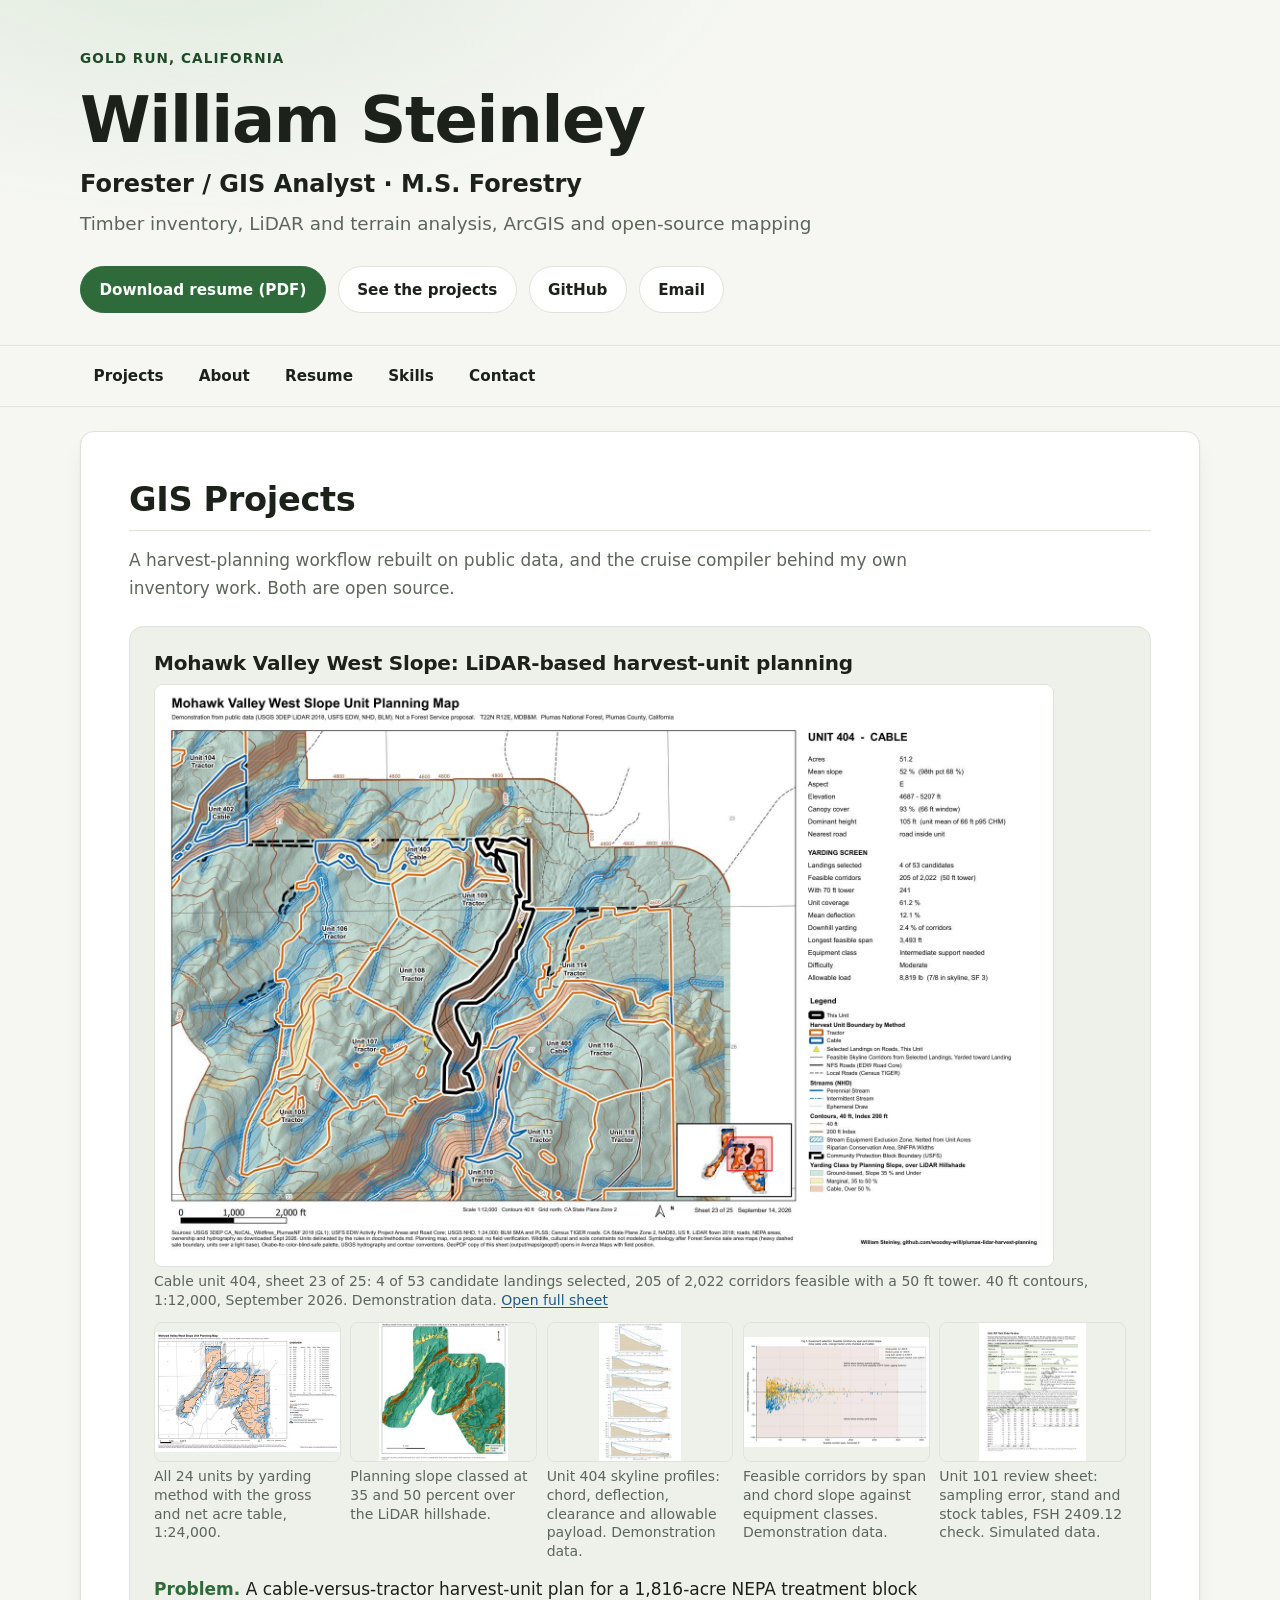
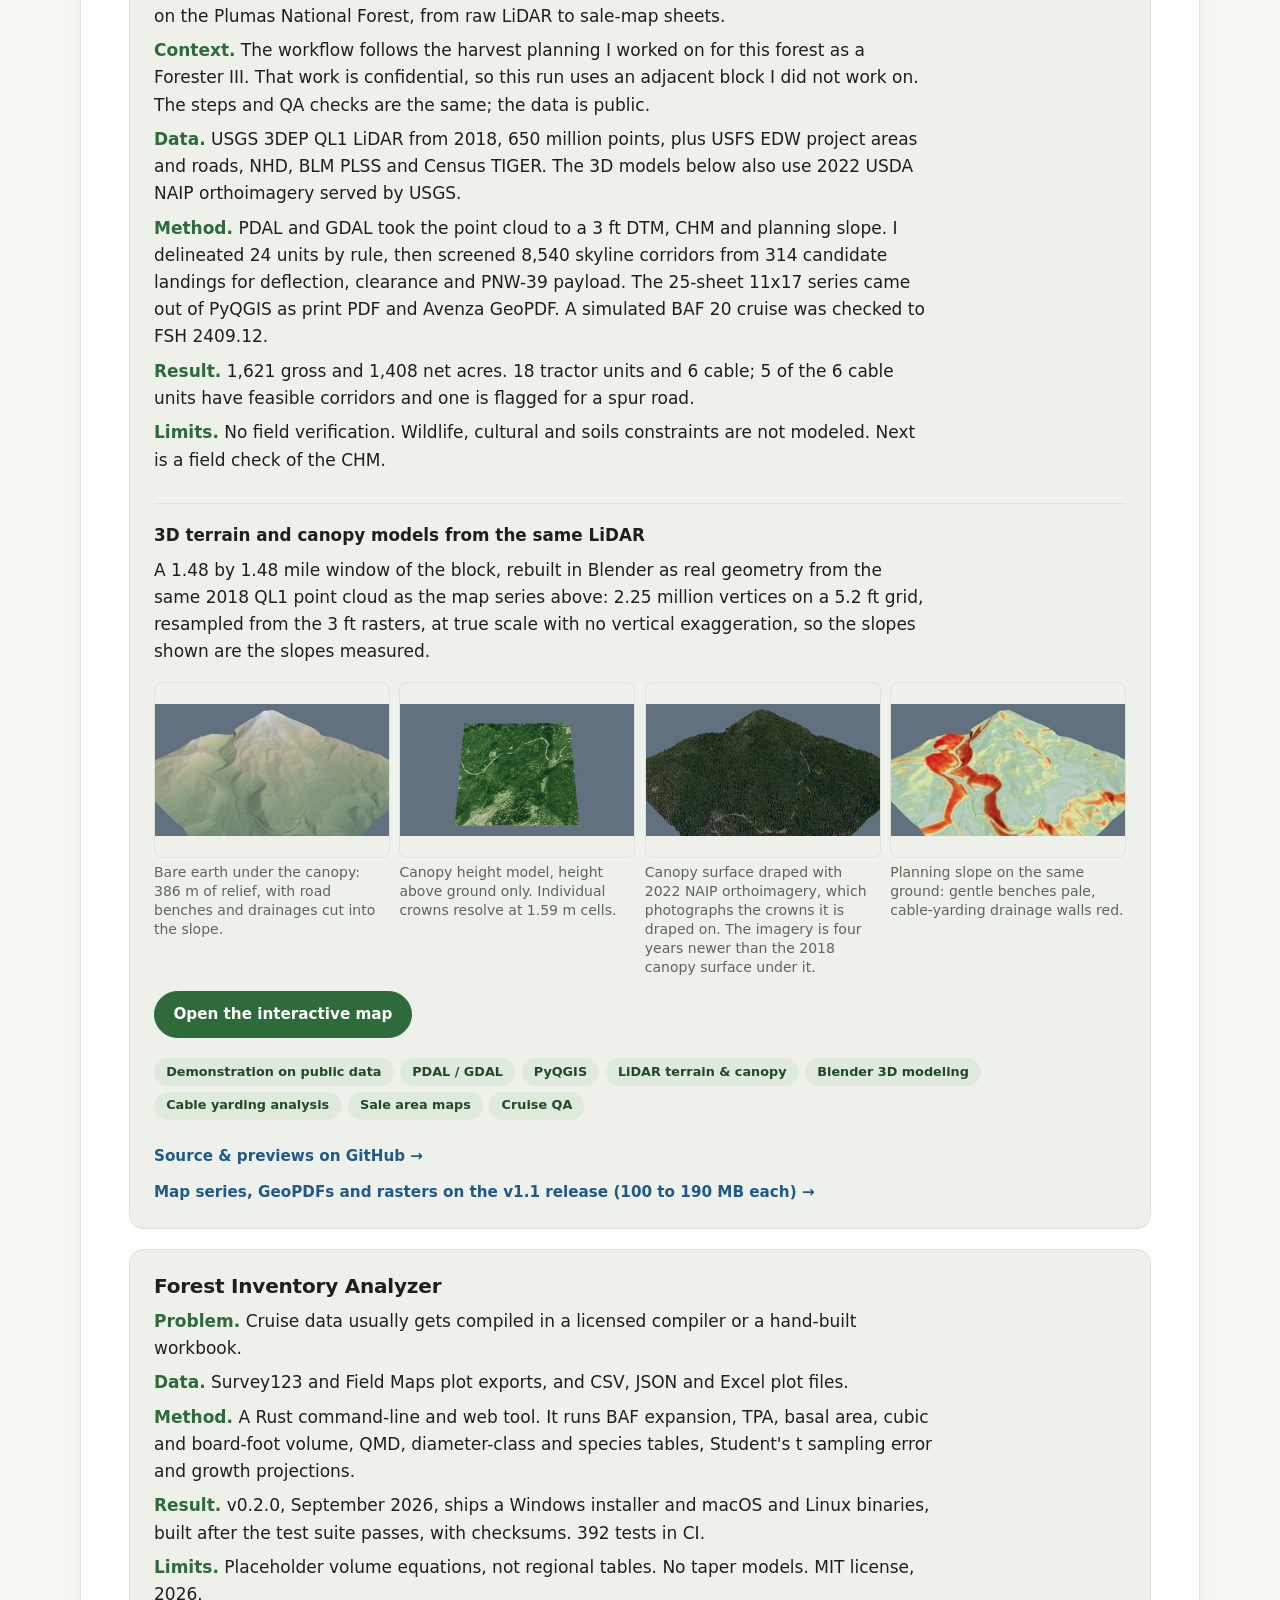
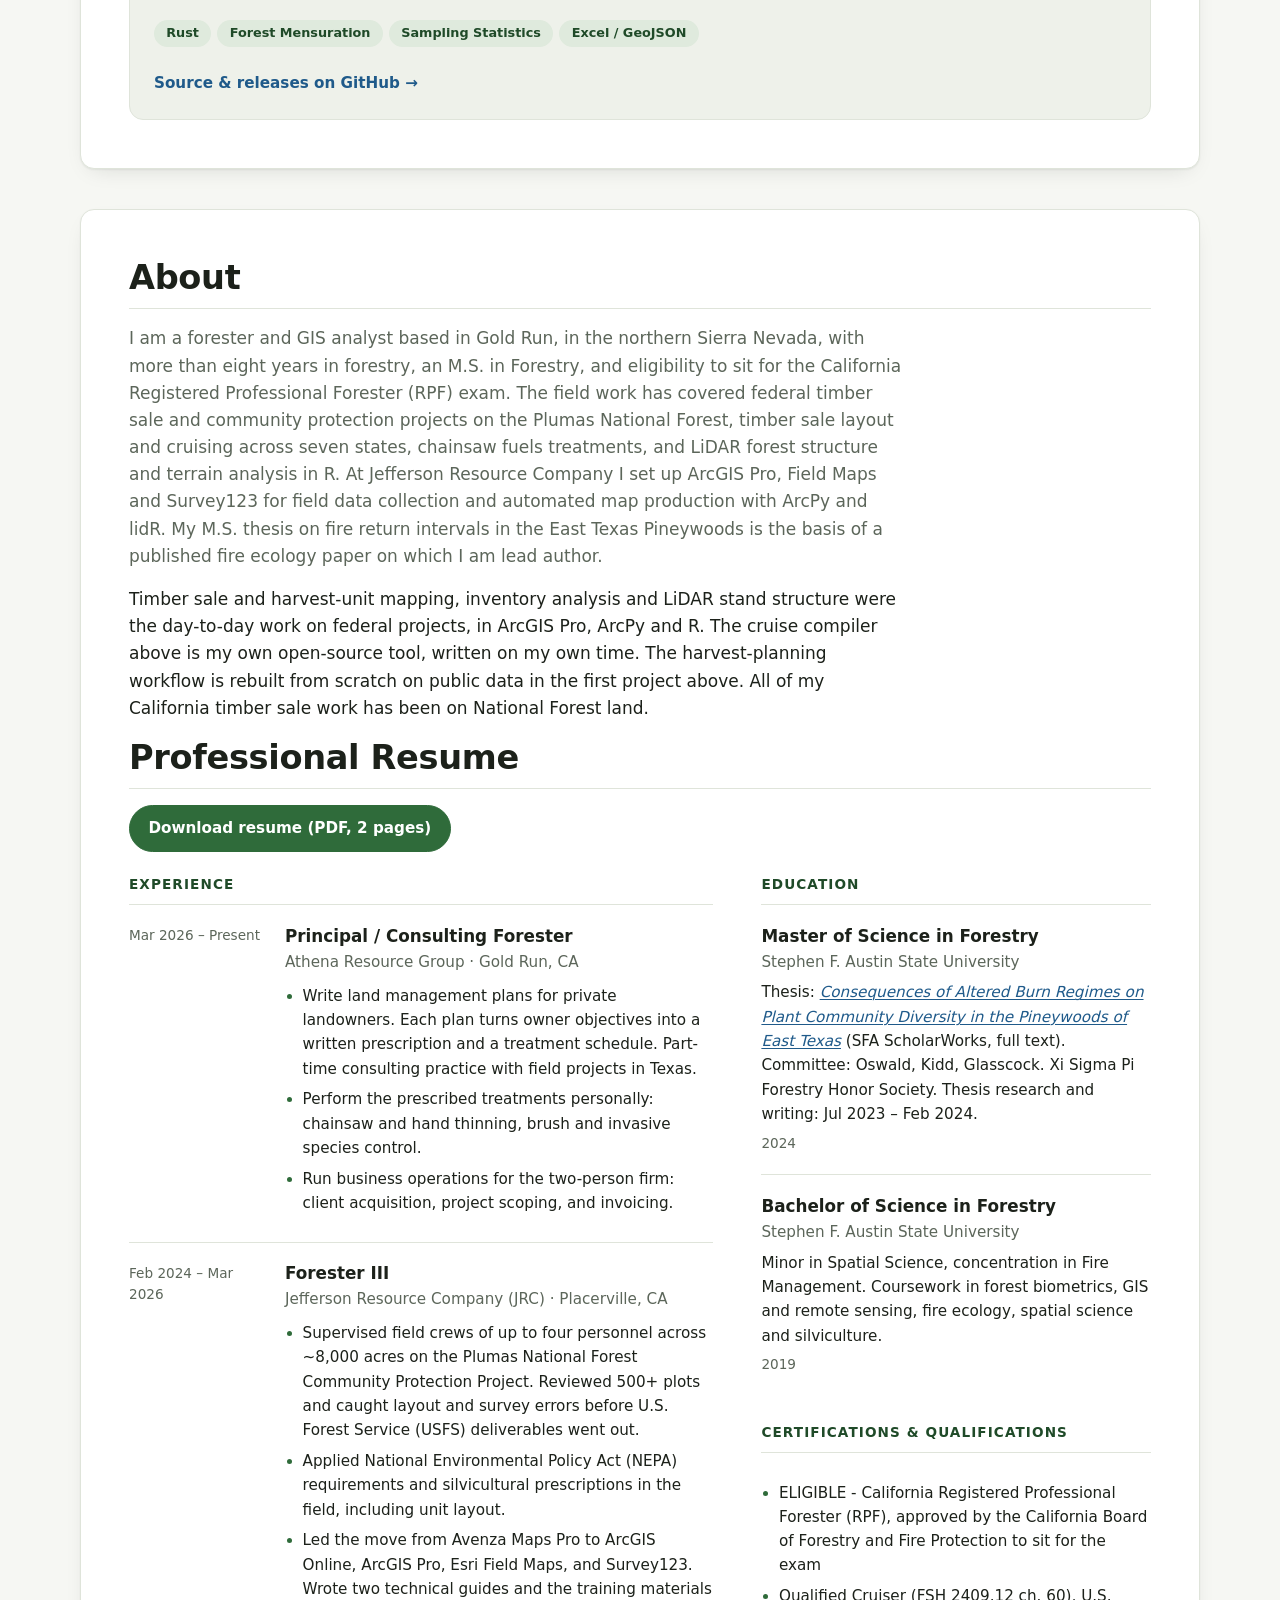
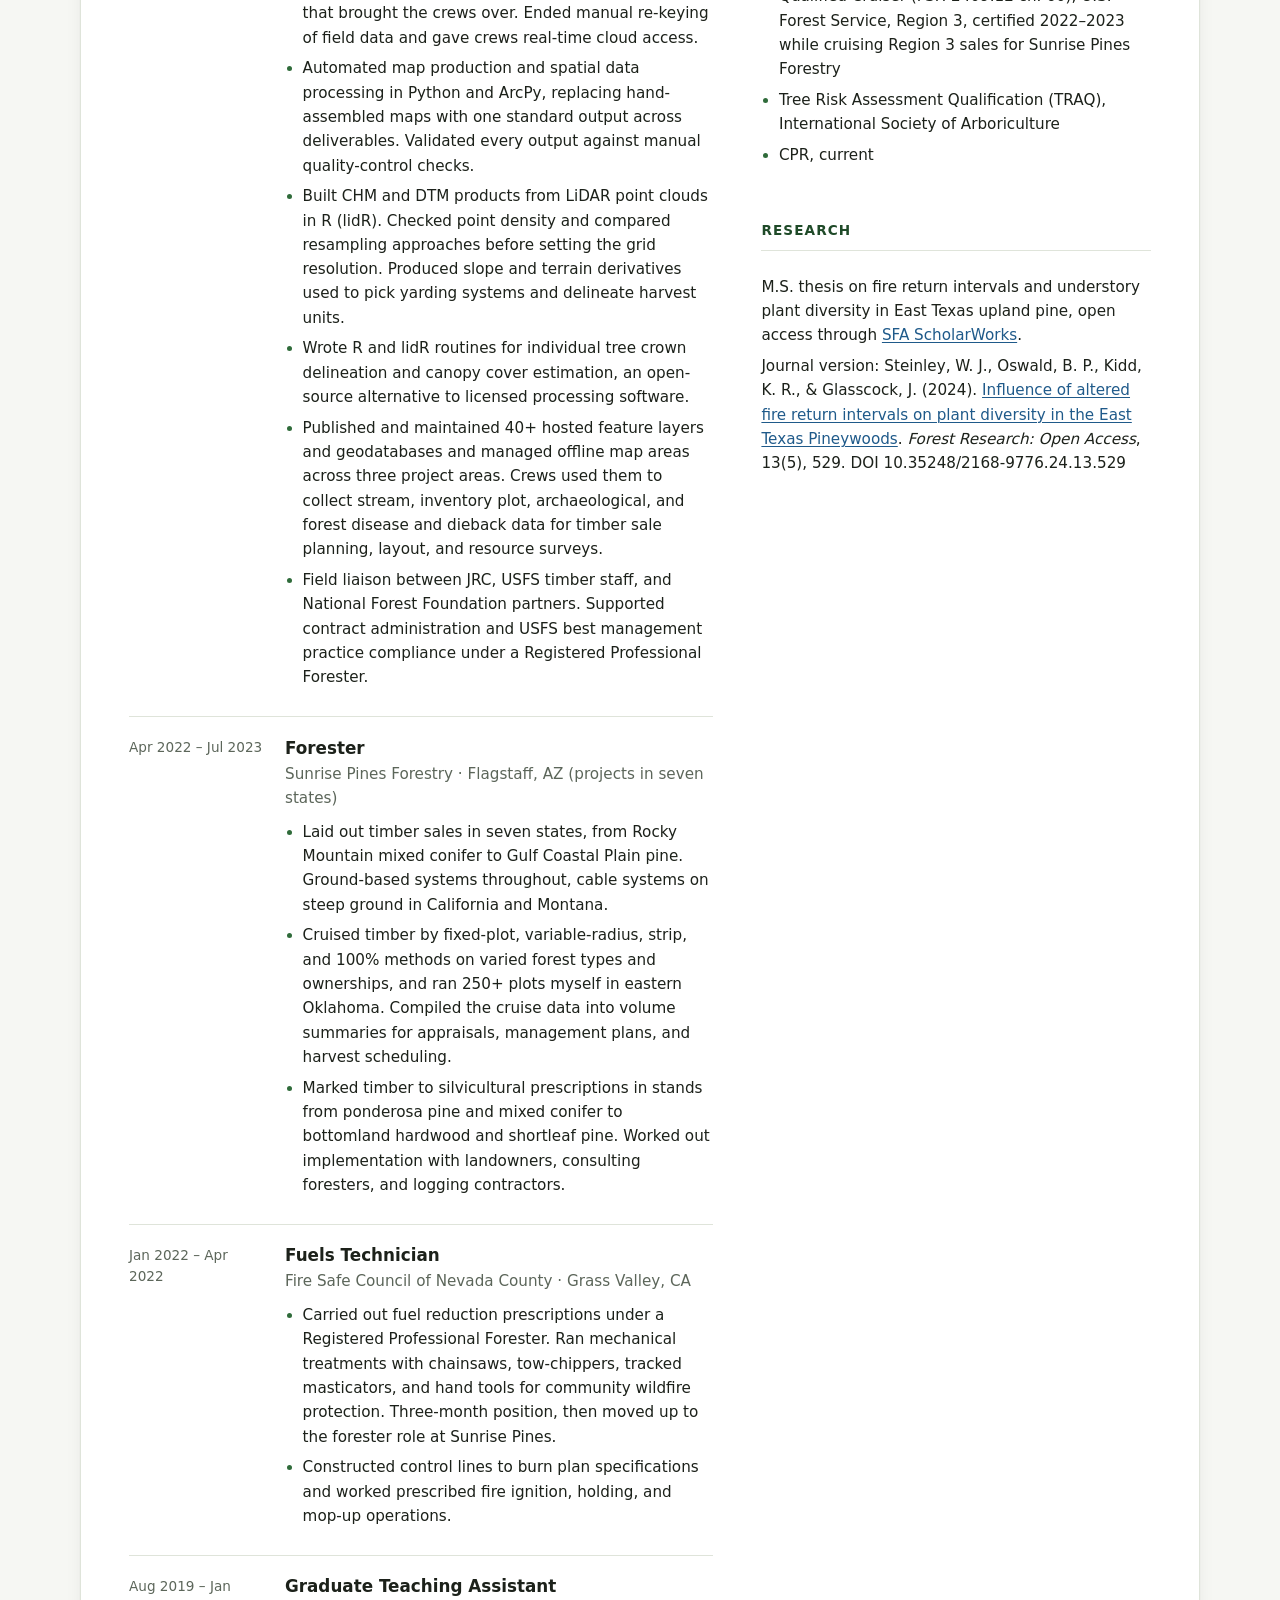
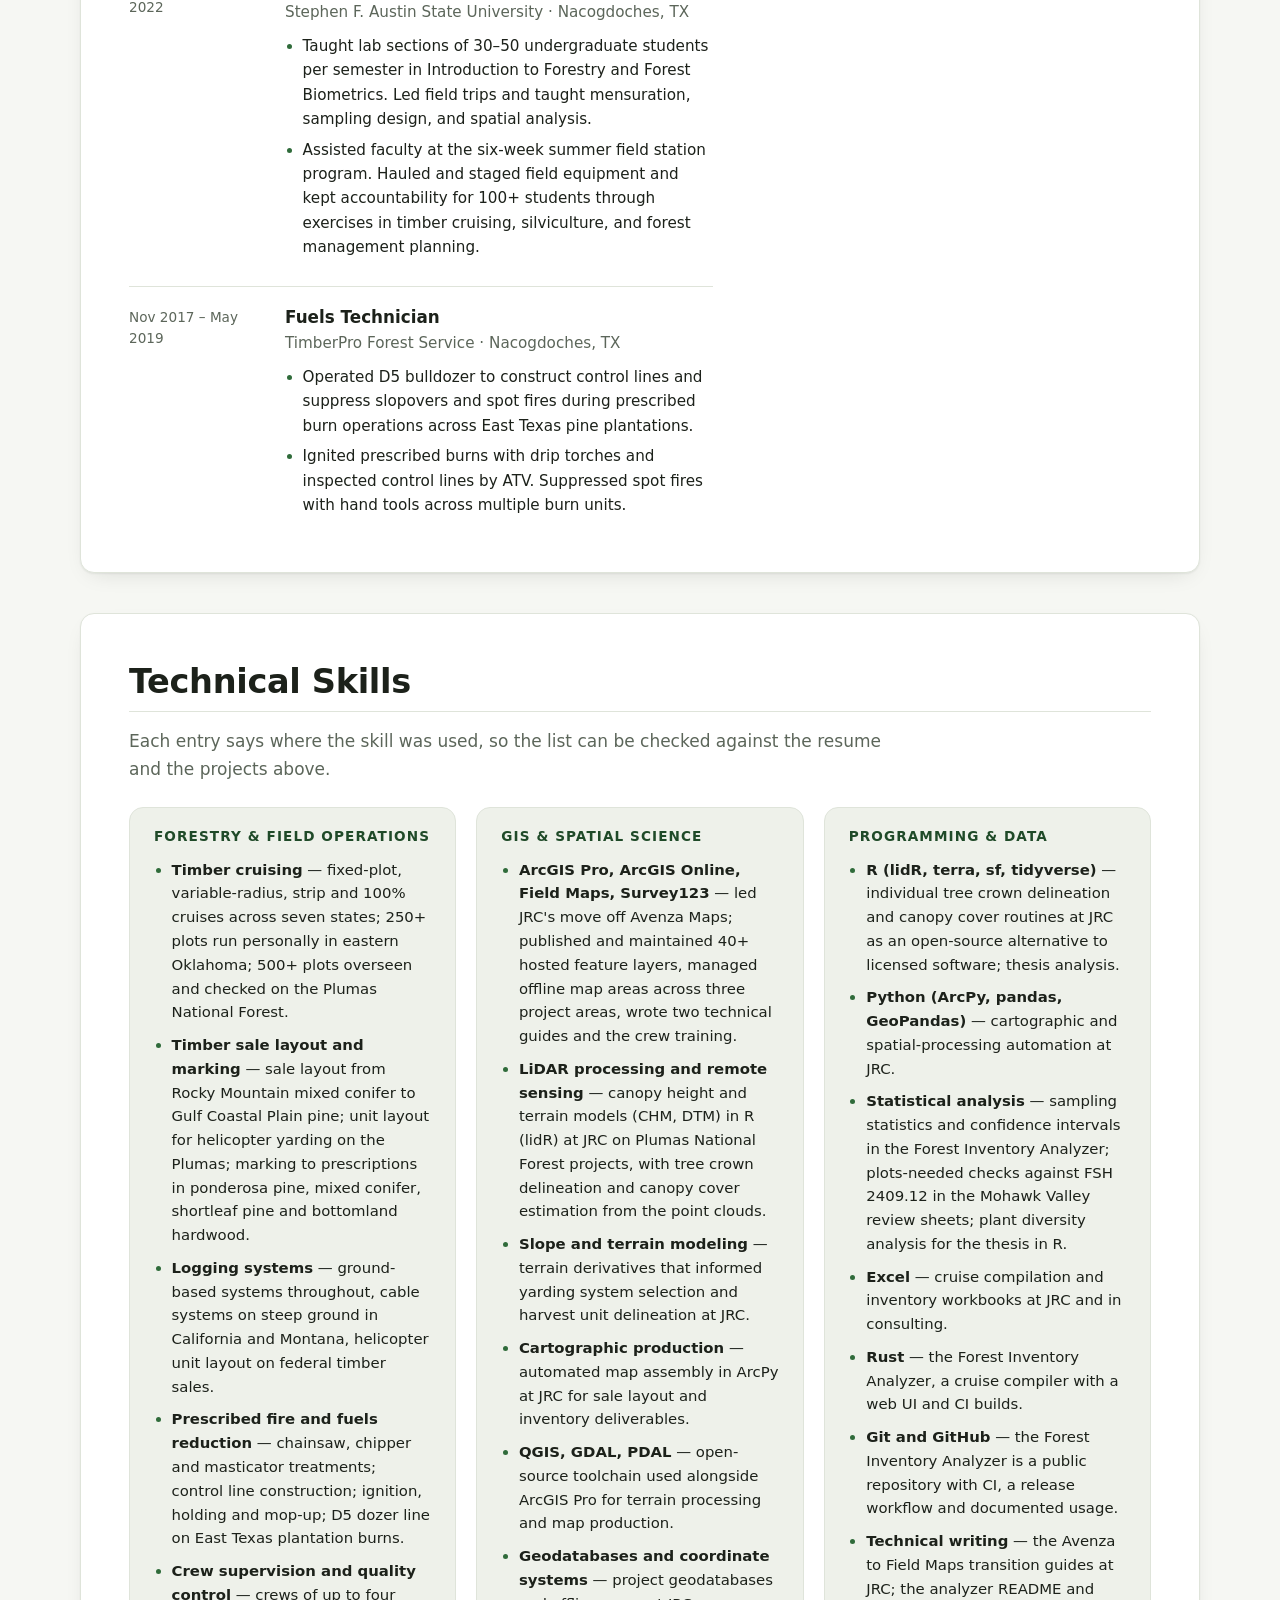
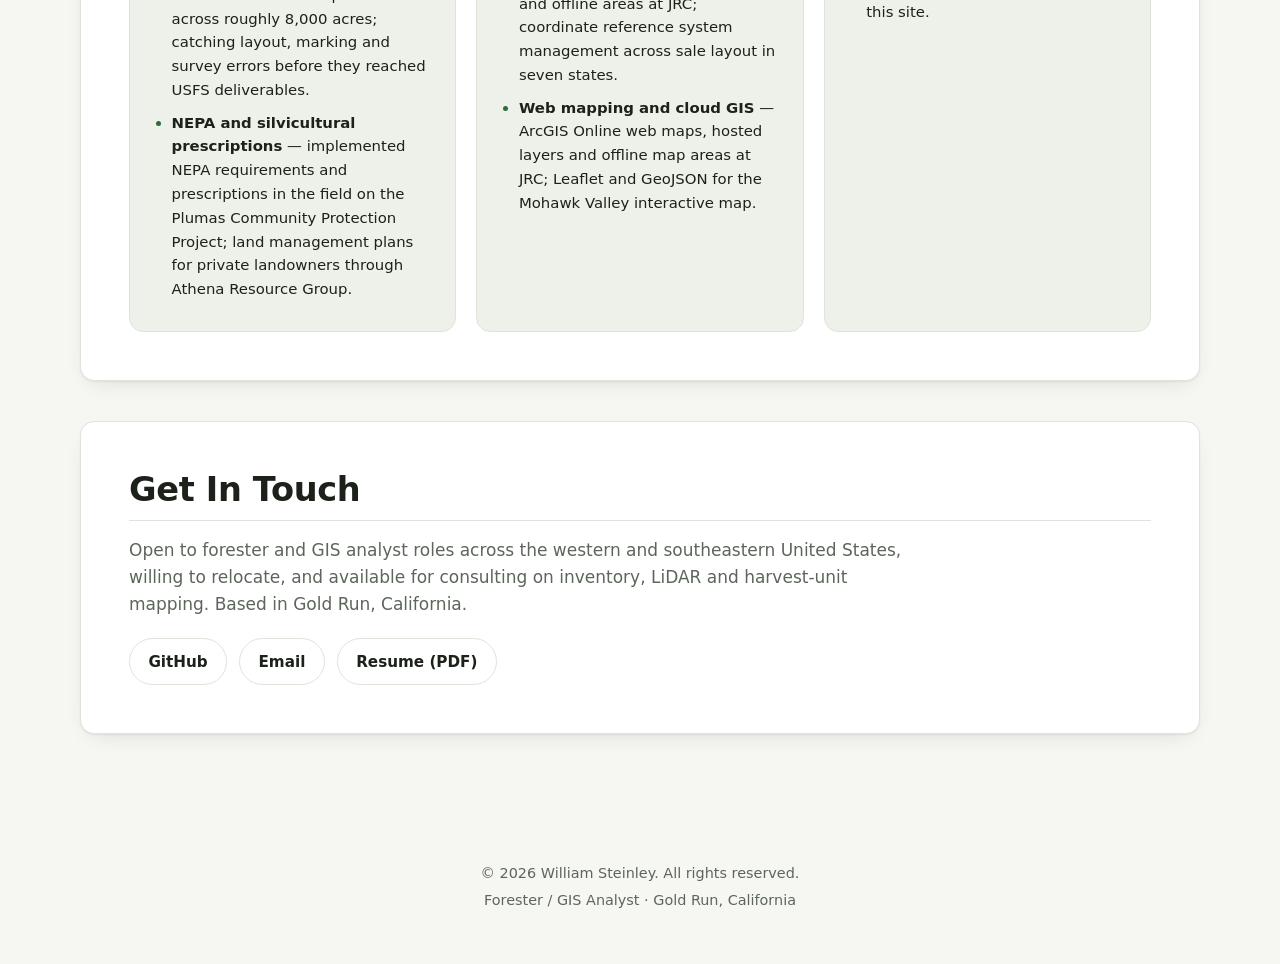
==== commit ab489a10: "Rebrand job title to Forester / GIS Analyst Replaces "GIS Forester" and "GIS Forester / Forestry GIS" ====
--- a/index.html
+++ b/index.html
@@ -3,9 +3,9 @@
   <head>
     <meta charset="UTF-8">
     <meta name="viewport" content="width=device-width, initial-scale=1.0">
-    <meta name="description" content="William Steinley, GIS forester in Gold Run, California: timber inventory, LiDAR terrain and canopy analysis, harvest-unit mapping and cruise compilation.">
+    <meta name="description" content="William Steinley, forester and GIS analyst in Gold Run, California: timber inventory, LiDAR terrain and canopy analysis, harvest-unit mapping and cruise compilation.">
     <meta name="theme-color" content="#2f6b3a">
-    <meta property="og:title" content="William Steinley - GIS Forester / Forestry GIS Analyst">
+    <meta property="og:title" content="William Steinley - Forester / GIS Analyst">
     <meta property="og:image" content="https://woodsy-will.github.io/projects/plumas-lidar-harvest-planning/unit_404_sheet.jpg">
     <meta property="og:image:width" content="1870">
     <meta property="og:image:height" content="1210">
@@ -18,14 +18,14 @@
     <link rel="icon" href="data:image/svg+xml,%3Csvg%20xmlns='http://www.w3.org/2000/svg'%20viewBox='0%200%2064%2064'%3E%3Crect%20width='64'%20height='64'%20rx='14'%20fill='%232f6b3a'/%3E%3Cpath%20d='M32%2010%20L50%2038%20H40%20L48%2050%20H36%20V56%20H28%20V50%20H16%20L24%2038%20H14%20Z'%20fill='%23eaf3e6'/%3E%3C/svg%3E">
     <link rel="icon" type="image/png" sizes="32x32" href="favicon-32.png">
     <link rel="apple-touch-icon" href="apple-touch-icon.png">
-    <title>William Steinley - GIS Forester</title>
+    <title>William Steinley - Forester / GIS Analyst</title>
     <link rel="stylesheet" href="styles.css">
     <script type="application/ld+json">
 {
   "@context": "https://schema.org",
   "@type": "Person",
   "name": "William Steinley",
-  "jobTitle": "GIS Forester",
+  "jobTitle": "Forester / GIS Analyst",
   "address": {
     "@type": "PostalAddress",
     "addressLocality": "Gold Run",
@@ -46,7 +46,7 @@
       <div class="container">
         <p class="eyebrow">Gold Run, California</p>
         <h1>William Steinley</h1>
-        <p class="tagline">GIS Forester / Forestry GIS Analyst &middot; M.S. Forestry</p>
+        <p class="tagline">Forester / GIS Analyst &middot; M.S. Forestry</p>
         <p class="subtitle">Timber inventory, LiDAR and terrain analysis, ArcGIS and open-source mapping</p>
         <div class="header-actions">
           <a href="projects/resume/William_Steinley_Resume.pdf" class="button-primary" target="_blank" rel="noopener">Download resume (PDF)<span class="visually-hidden"> (opens in new tab)</span></a>
@@ -348,7 +348,7 @@
     <footer>
       <div class="container">
         <p>&copy; 2026 William Steinley. All rights reserved.</p>
-        <p class="footer-sub">GIS Forester / Forestry GIS Analyst &middot; Gold Run, California</p>
+        <p class="footer-sub">Forester / GIS Analyst &middot; Gold Run, California</p>
       </div>
     </footer>
   </body>
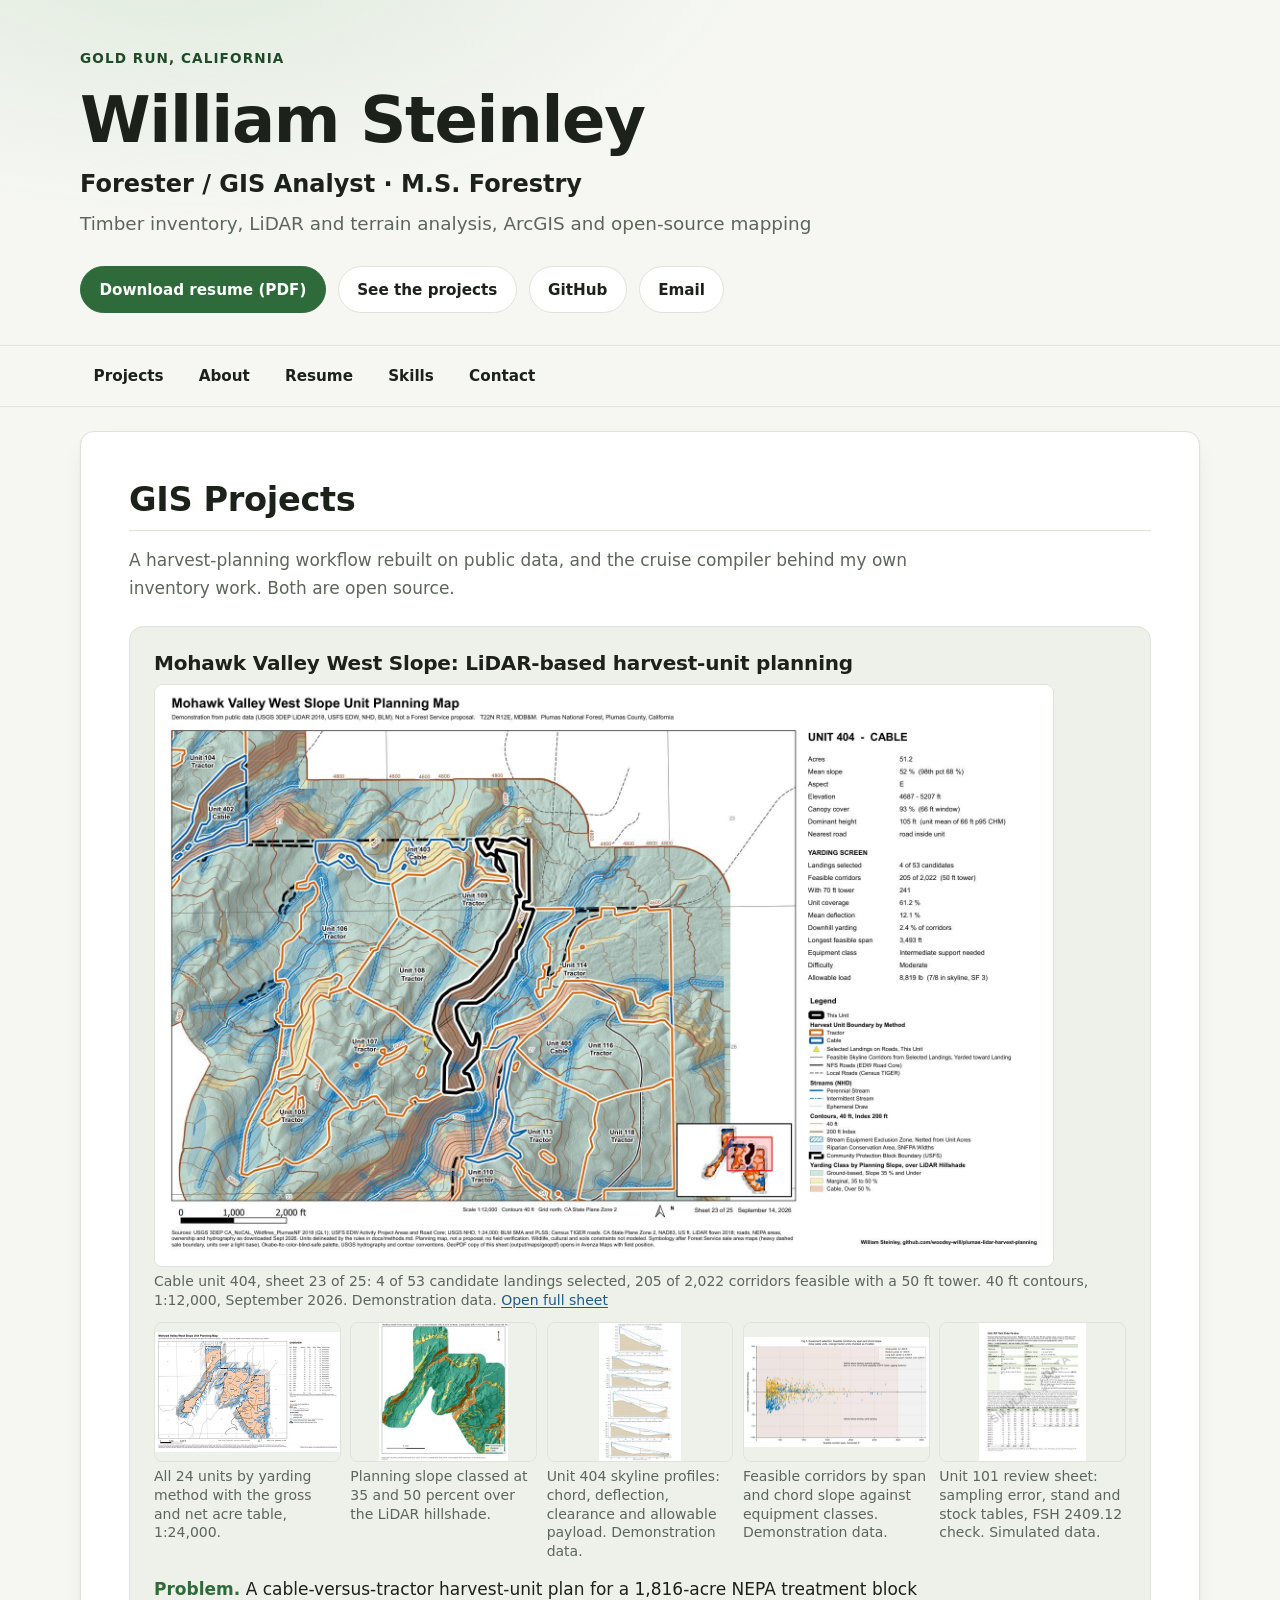
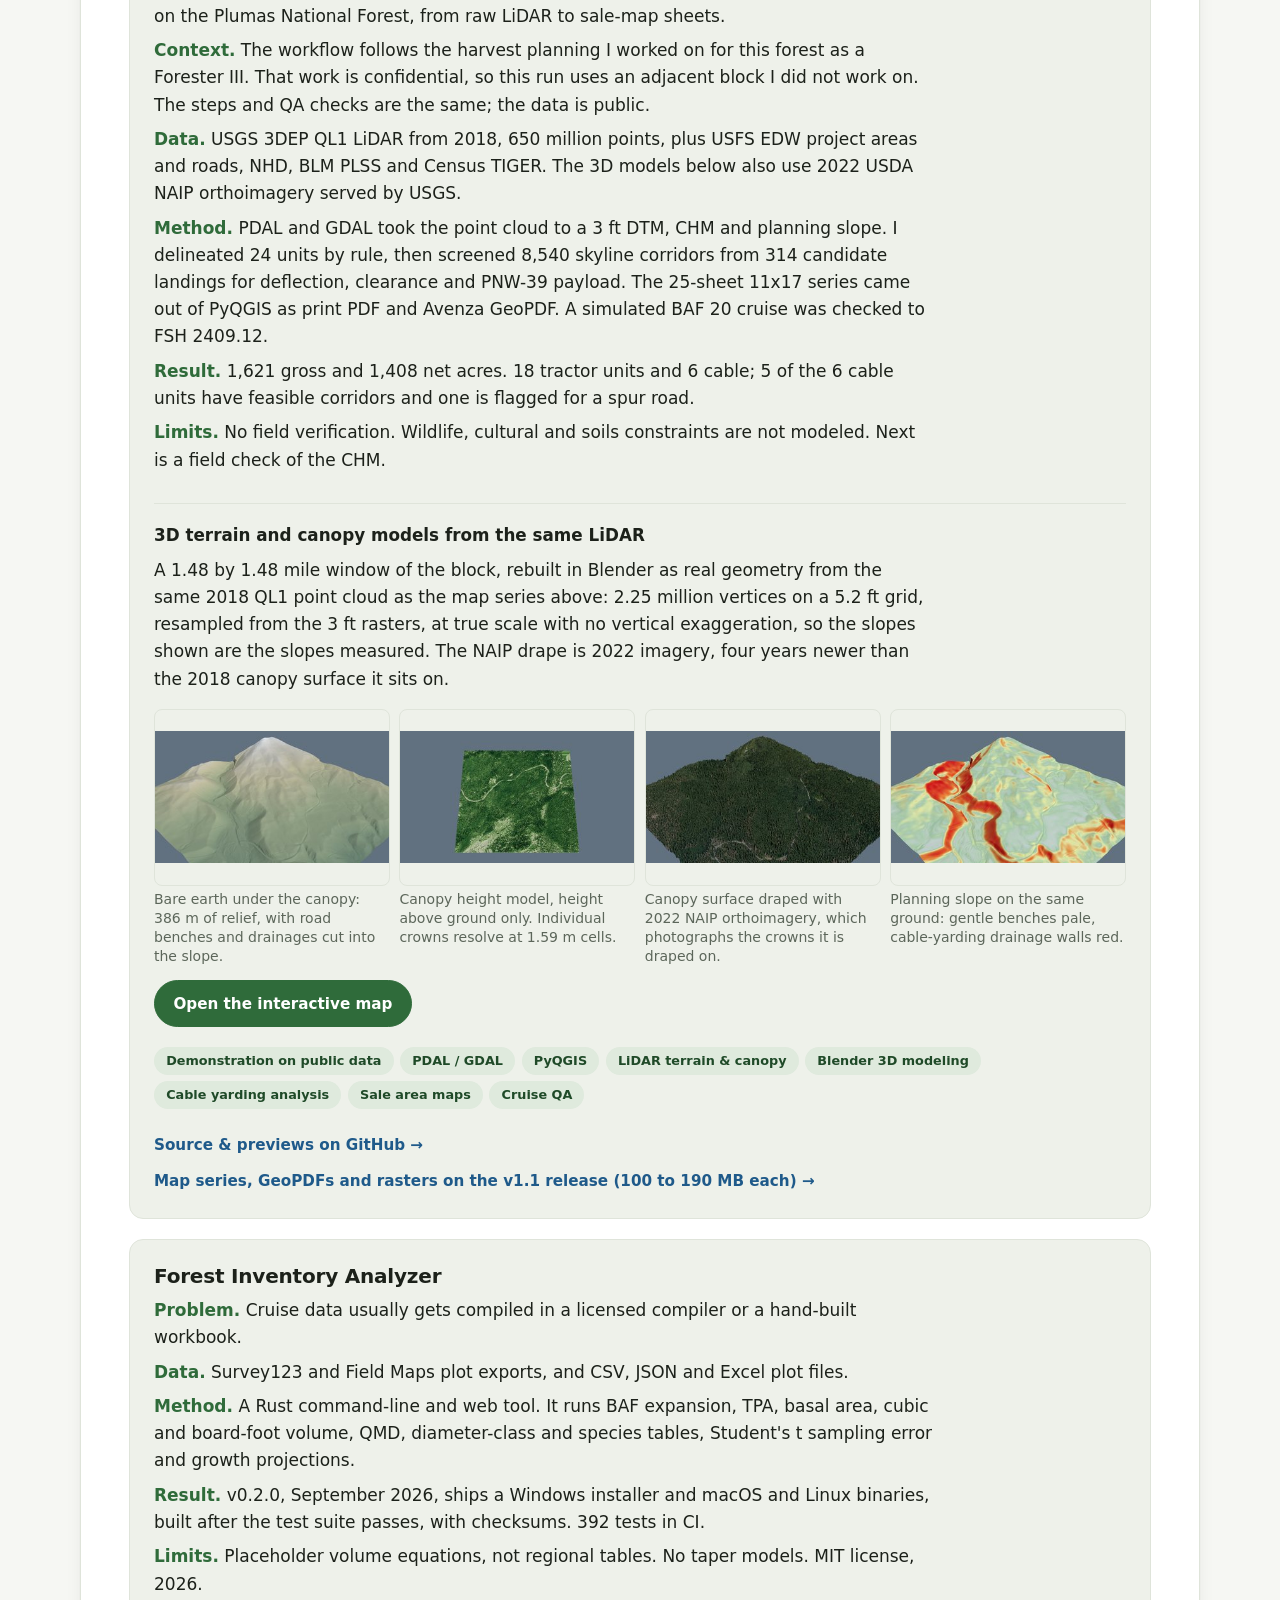
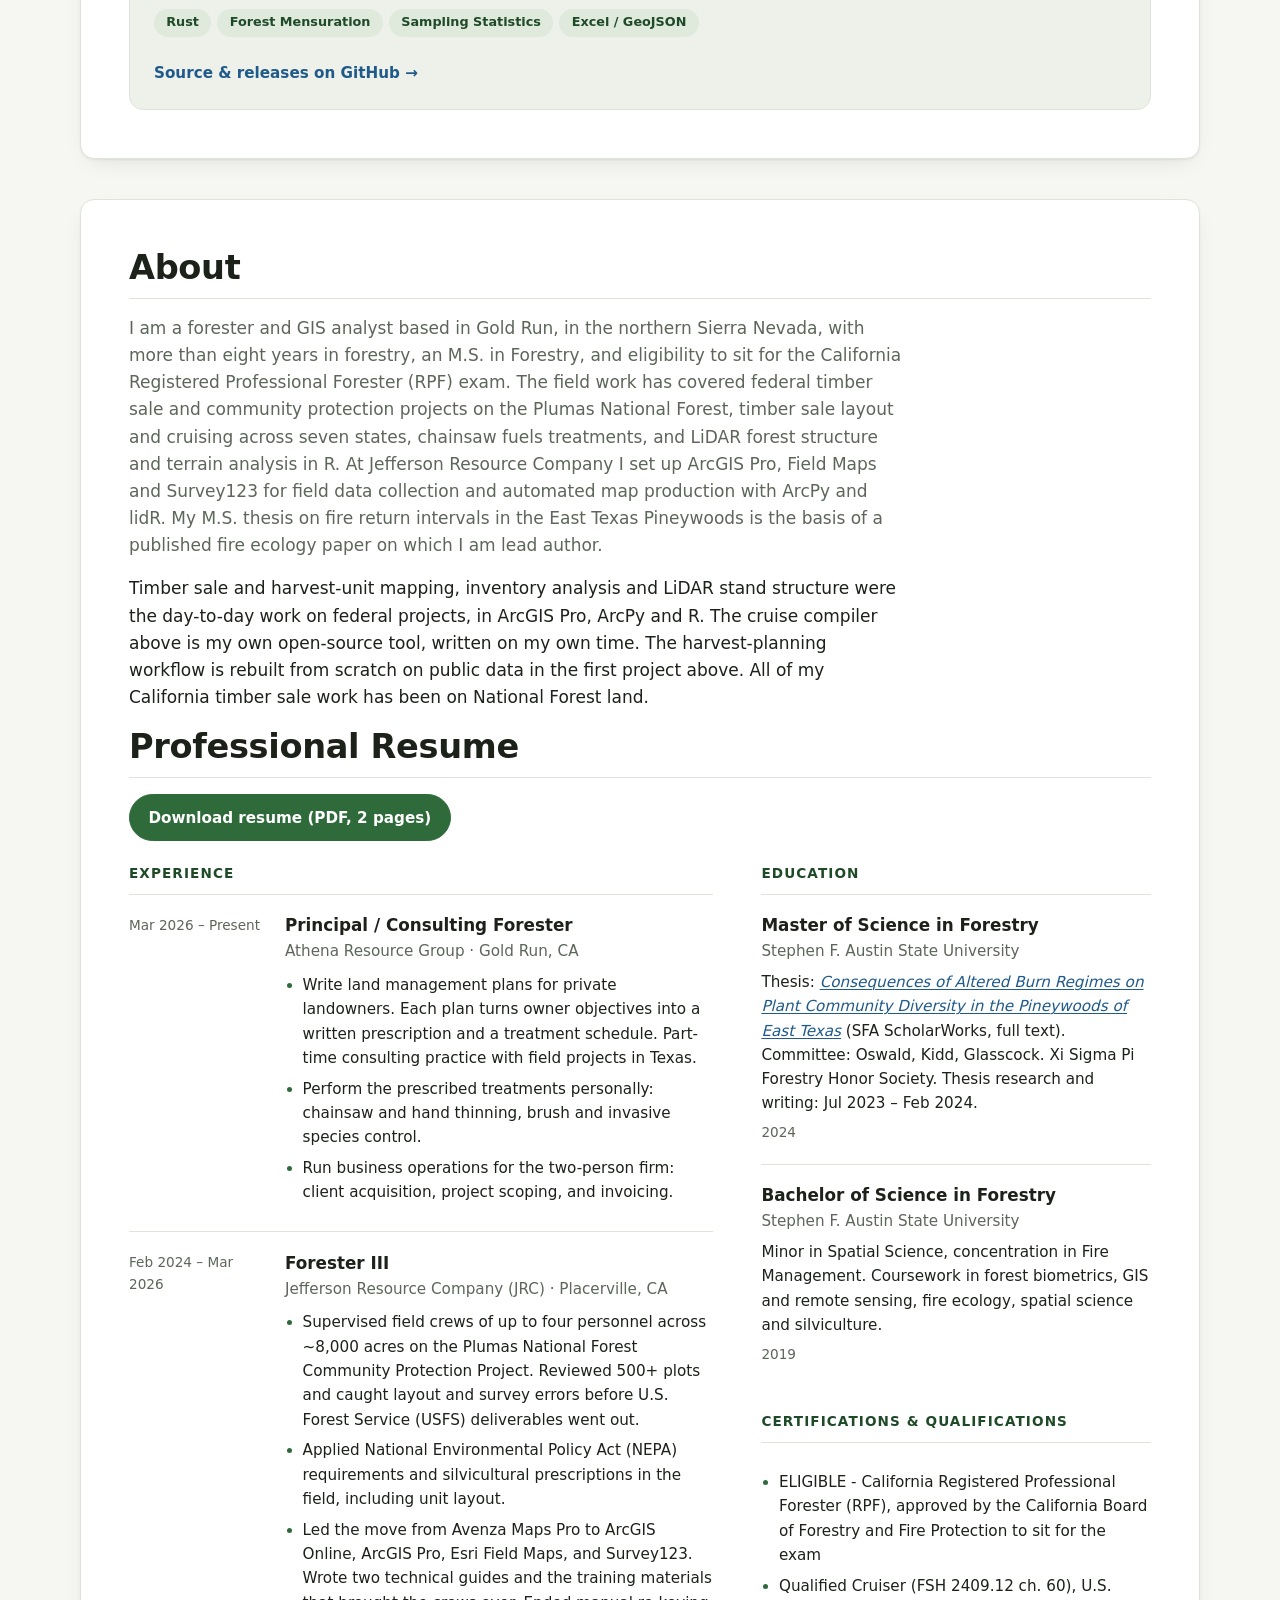
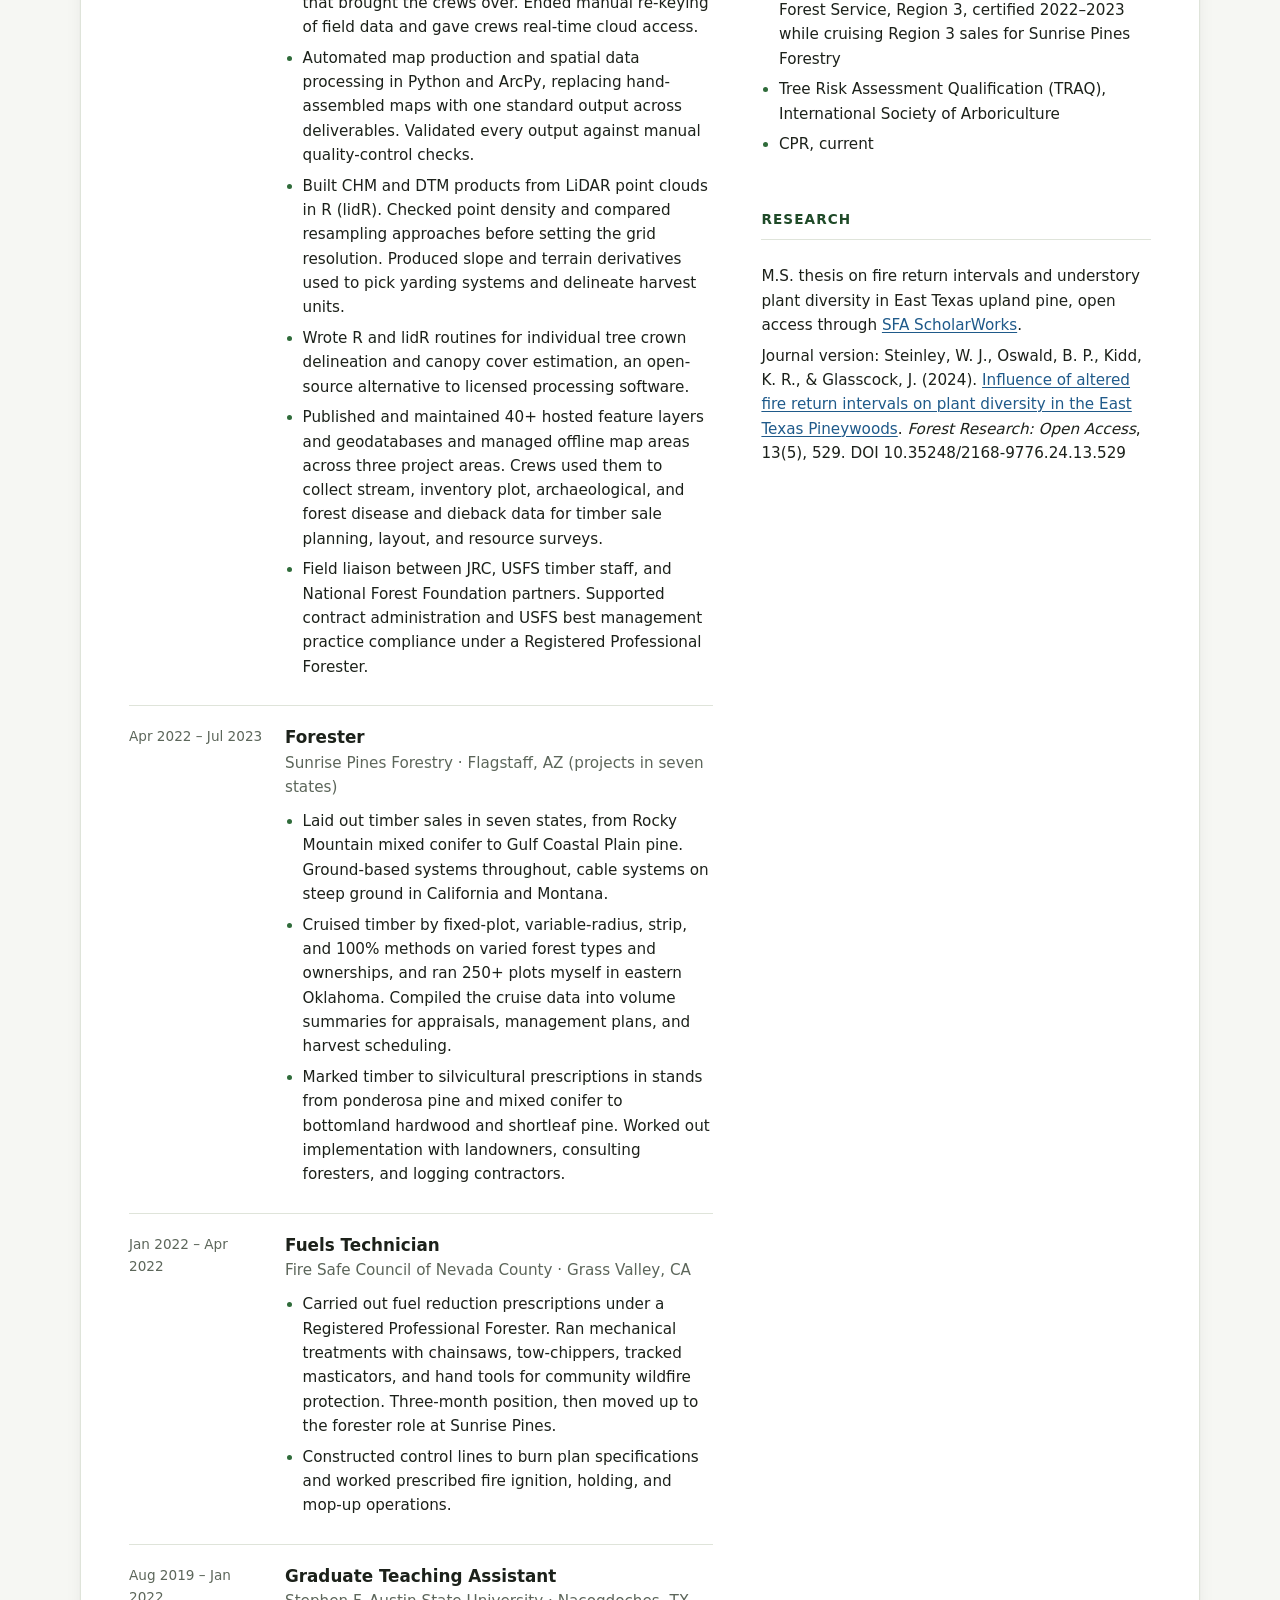
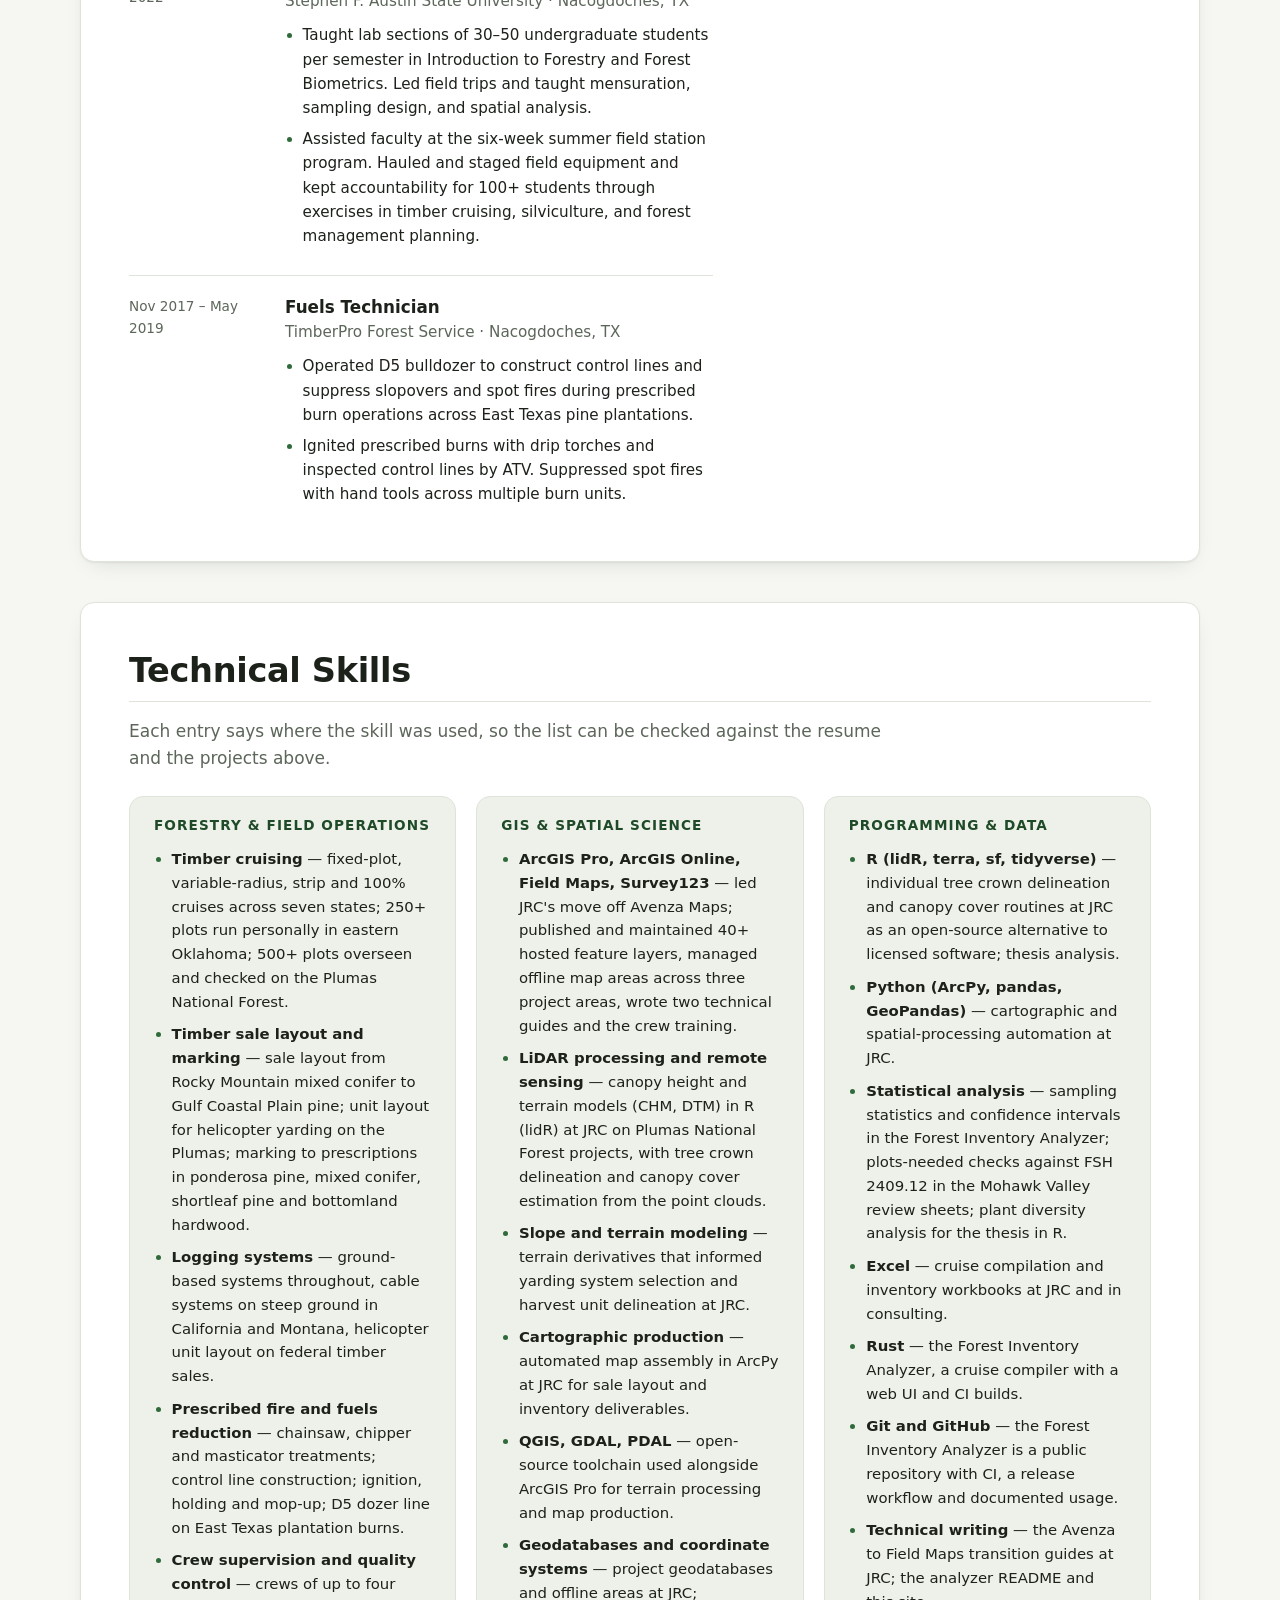
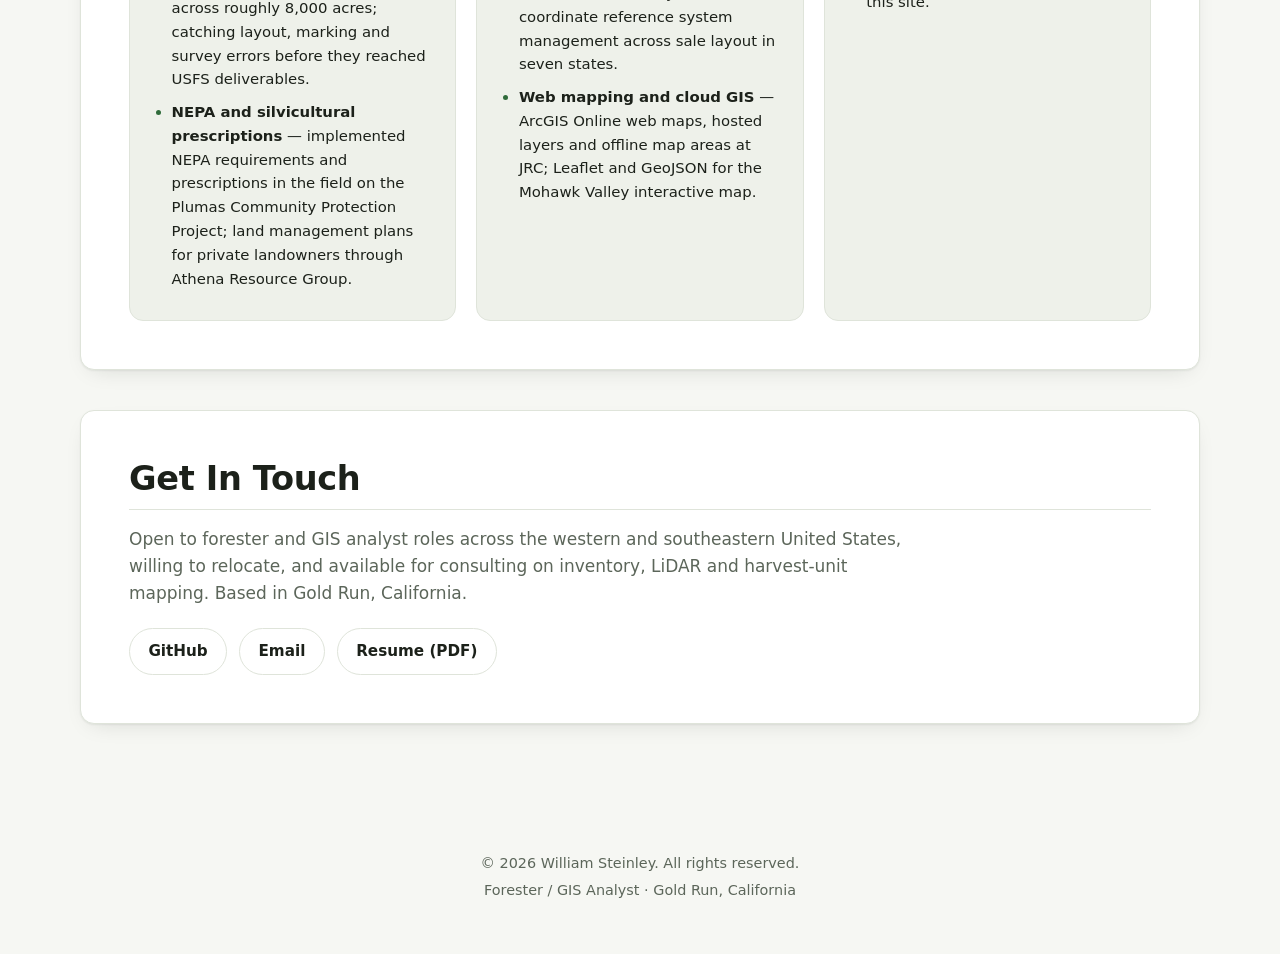
==== commit 3b5dd614: "Publish updated resume PDF; add skip link, lazy hero, trim caption Resume PDF (built 2026-09-20, rep" ====
--- a/index.html
+++ b/index.html
@@ -42,6 +42,7 @@
     </script>
   </head>
   <body>
+    <a class="skip-link" href="#main">Skip to main content</a>
     <header>
       <div class="container">
         <p class="eyebrow">Gold Run, California</p>
@@ -67,7 +68,7 @@
       </div>
     </nav>
 
-    <main>
+    <main id="main" tabindex="-1">
       <div class="container">
         <section id="gis-projects">
           <h2>GIS Projects</h2>
@@ -77,7 +78,7 @@
             <div class="gis-project-card">
               <h3>Mohawk Valley West Slope: LiDAR-based harvest-unit planning</h3>
               <figure class="featured-hero">
-                <a href="projects/plumas-lidar-harvest-planning/unit_404_sheet.jpg" target="_blank" rel="noopener"><img src="projects/plumas-lidar-harvest-planning/unit_404_sheet.jpg" width="1870" height="1210" alt="Unit sheet, cable unit 404, 11x17: LiDAR hillshade with yarding-class tint, unit outlines, hatched stream exclusion zones, skyline corridors from four selected landings, legend and unit attribute table"><span class="visually-hidden"> (opens in new tab)</span></a>
+                <a href="projects/plumas-lidar-harvest-planning/unit_404_sheet.jpg" target="_blank" rel="noopener"><img src="projects/plumas-lidar-harvest-planning/unit_404_sheet.jpg" width="1870" height="1210" alt="Unit sheet, cable unit 404, 11x17: LiDAR hillshade with yarding-class tint, unit outlines, hatched stream exclusion zones, skyline corridors from four selected landings, legend and unit attribute table" loading="lazy"><span class="visually-hidden"> (opens in new tab)</span></a>
                 <figcaption>Cable unit 404, sheet 23 of 25: 4 of 53 candidate landings selected, 205 of 2,022 corridors feasible with a 50 ft tower. 40 ft contours, 1:12,000, September 2026. Demonstration data. <a href="projects/plumas-lidar-harvest-planning/unit_404_sheet.jpg" target="_blank" rel="noopener">Open full sheet<span class="visually-hidden"> (opens in new tab)</span></a></figcaption>
               </figure>
               <div class="featured-strip">
@@ -111,7 +112,7 @@
                 <p><strong>Limits.</strong> No field verification. Wildlife, cultural and soils constraints are not modeled. Next is a field check of the CHM.</p>
               </div>
               <h4>3D terrain and canopy models from the same LiDAR</h4>
-              <p>A 1.48 by 1.48 mile window of the block, rebuilt in Blender as real geometry from the same 2018 QL1 point cloud as the map series above: 2.25 million vertices on a 5.2 ft grid, resampled from the 3 ft rasters, at true scale with no vertical exaggeration, so the slopes shown are the slopes measured.</p>
+              <p>A 1.48 by 1.48 mile window of the block, rebuilt in Blender as real geometry from the same 2018 QL1 point cloud as the map series above: 2.25 million vertices on a 5.2 ft grid, resampled from the 3 ft rasters, at true scale with no vertical exaggeration, so the slopes shown are the slopes measured. The NAIP drape is 2022 imagery, four years newer than the 2018 canopy surface it sits on.</p>
               <div class="featured-strip">
                 <figure>
                   <a href="projects/plumas-lidar-harvest-planning/terrain3d_bare_earth.jpg" target="_blank" rel="noopener"><img src="projects/plumas-lidar-harvest-planning/terrain3d_bare_earth_thumb.jpg" width="370" height="208" alt="3D render of the bare-earth LiDAR terrain model under the forest canopy, shaded by elevation, with road benches and drainages visible as fine cuts across the slope" loading="lazy"><span class="visually-hidden"> (opens in new tab)</span></a>
@@ -123,7 +124,7 @@
                 </figure>
                 <figure>
                   <a href="projects/plumas-lidar-harvest-planning/terrain3d_canopy.jpg" target="_blank" rel="noopener"><img src="projects/plumas-lidar-harvest-planning/terrain3d_canopy_thumb.jpg" width="370" height="208" alt="3D render of the LiDAR canopy surface draped with NAIP aerial imagery, forming a photorealistic forested mountain with a road switchbacking across the slope" loading="lazy"><span class="visually-hidden"> (opens in new tab)</span></a>
-                  <figcaption>Canopy surface draped with 2022 NAIP orthoimagery, which photographs the crowns it is draped on. The imagery is four years newer than the 2018 canopy surface under it.</figcaption>
+                  <figcaption>Canopy surface draped with 2022 NAIP orthoimagery, which photographs the crowns it is draped on.</figcaption>
                 </figure>
                 <figure>
                   <a href="projects/plumas-lidar-harvest-planning/terrain3d_slope.jpg" target="_blank" rel="noopener"><img src="projects/plumas-lidar-harvest-planning/terrain3d_slope_thumb.jpg" width="370" height="208" alt="3D render of the bare-earth terrain coloured by planning slope, pale green on gentle benches grading to red on the steep drainage walls that require cable yarding" loading="lazy"><span class="visually-hidden"> (opens in new tab)</span></a>
--- a/styles.css
+++ b/styles.css
@@ -90,6 +90,26 @@
 
 img { max-width: 100%; height: auto; display: block; }
 
+/* Keyboard users land here first and can jump the nav (WCAG 2.4.1).
+   Off-screen until focused, rather than display:none, so it stays focusable. */
+.skip-link {
+  position: absolute;
+  top: 0;
+  left: -9999px;
+  z-index: 100;
+  padding: 0.65rem 1.15rem;
+  background: var(--accent);
+  color: #fff;
+  font-weight: 600;
+  border-radius: 0 0 var(--radius-sm) 0;
+}
+.skip-link:focus {
+  left: 0;
+}
+main:focus {
+  outline: none;
+}
+
 .visually-hidden {
   position: absolute;
   width: 1px;
@@ -200,6 +220,8 @@
 @media (prefers-color-scheme: dark) {
   .button-primary { color: #0f1a12; }
   .button-primary:hover { color: #0f1a12; }
+  /* --accent lightens in dark mode, so white here would drop to about 2:1 */
+  .skip-link { color: #0f1a12; }
 }
 
 /* --------------------------------------------------------------------------
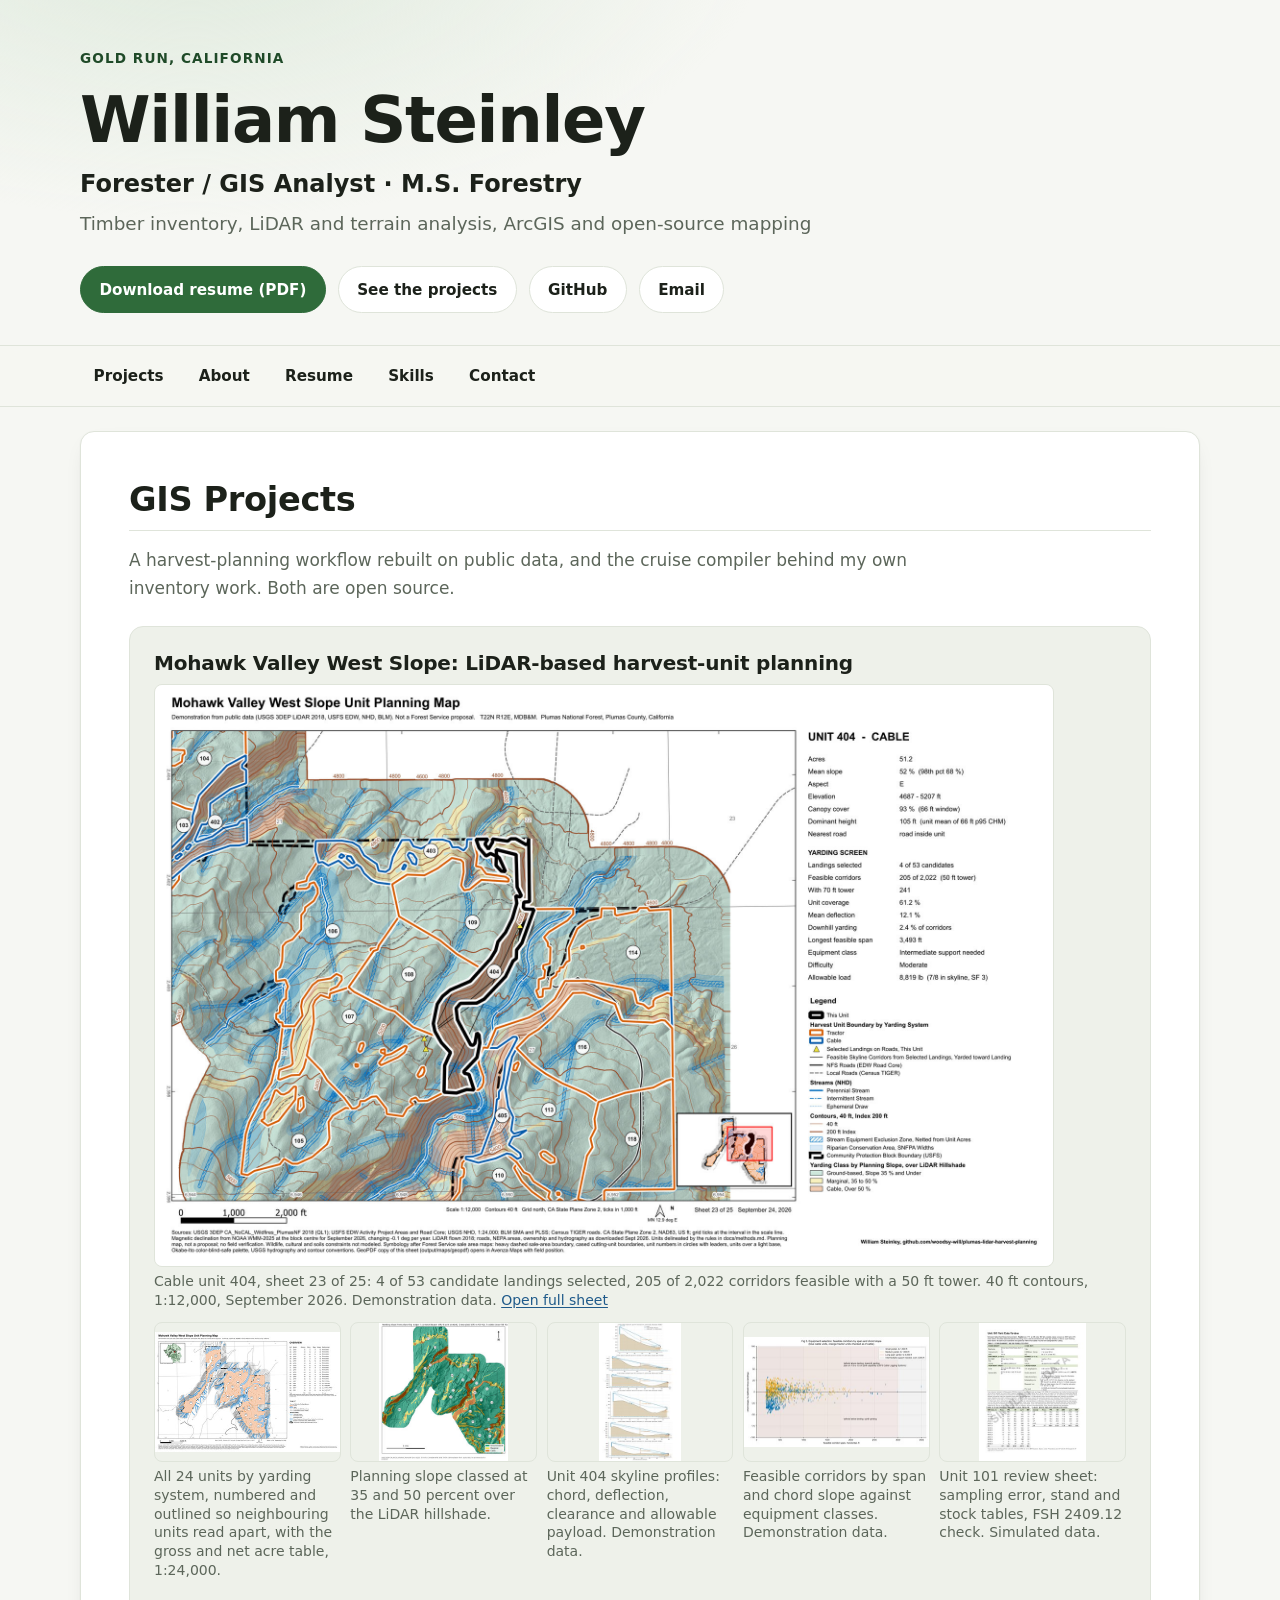
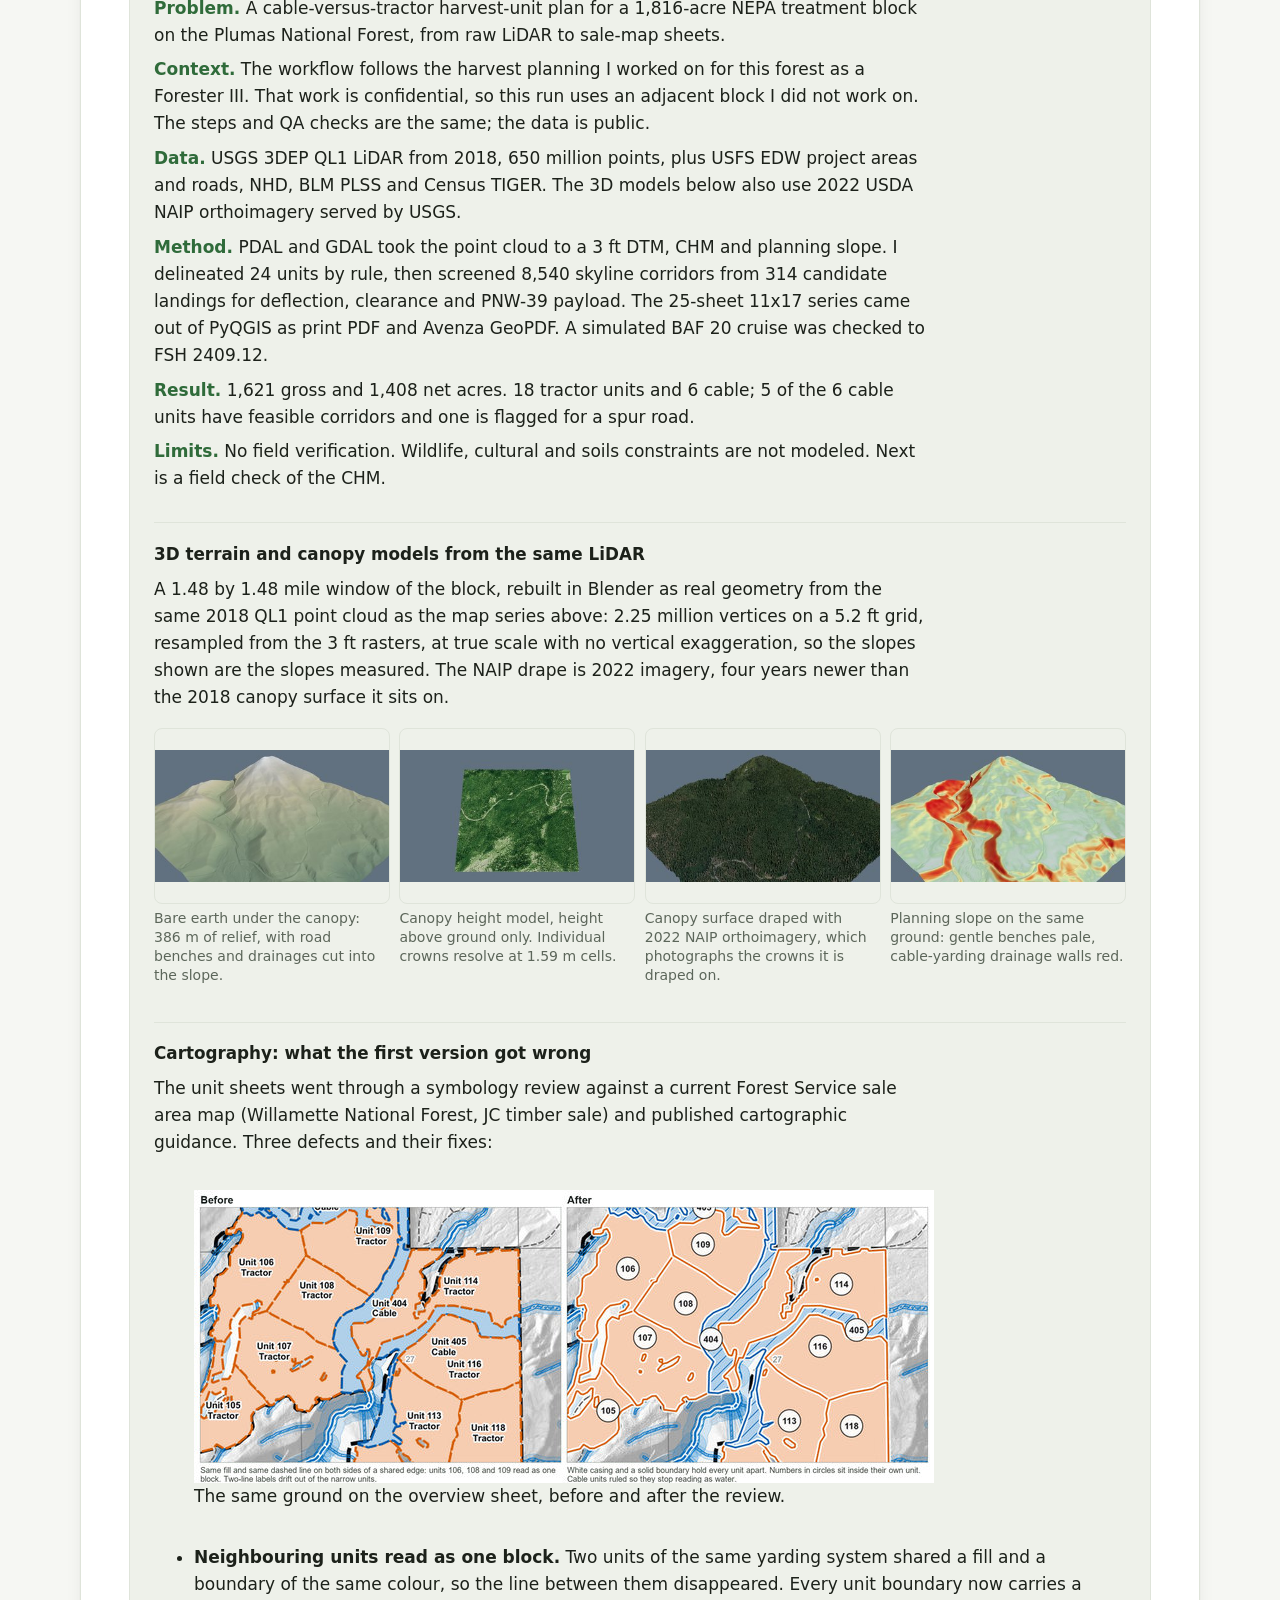
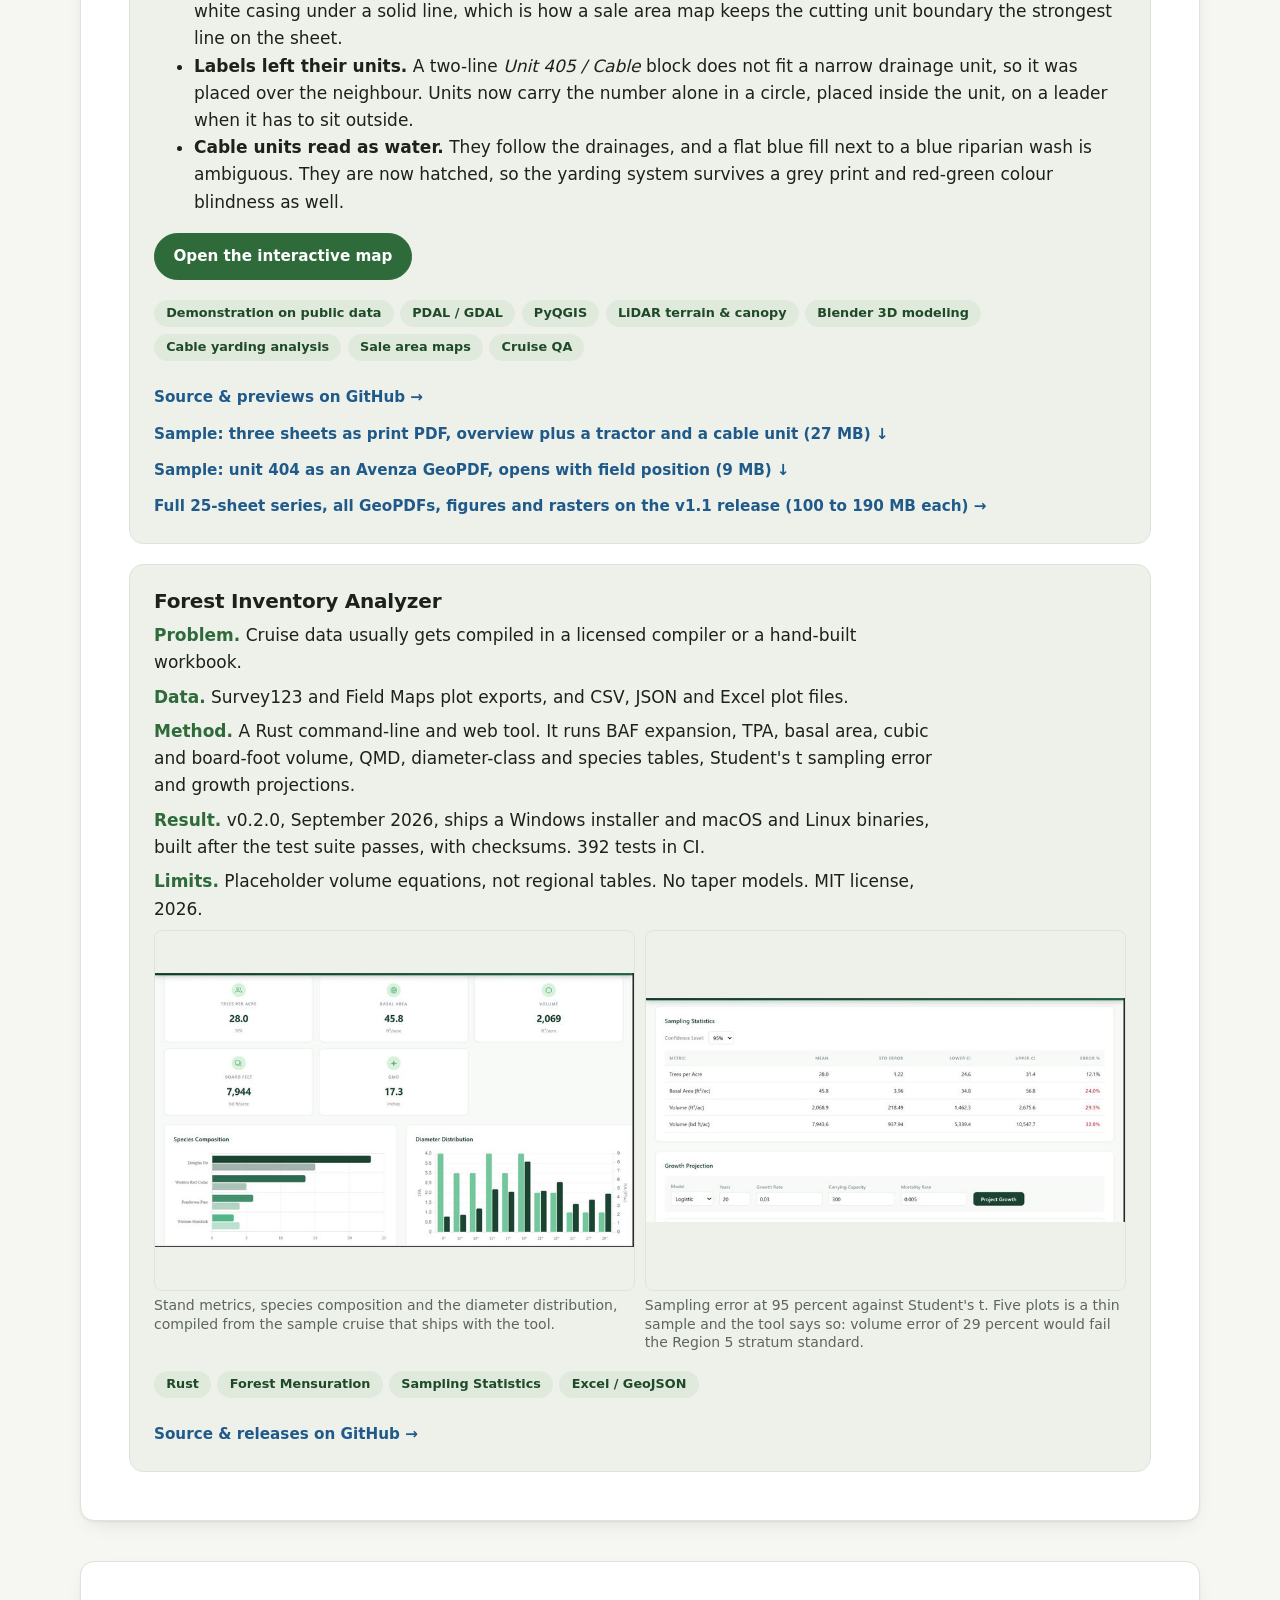
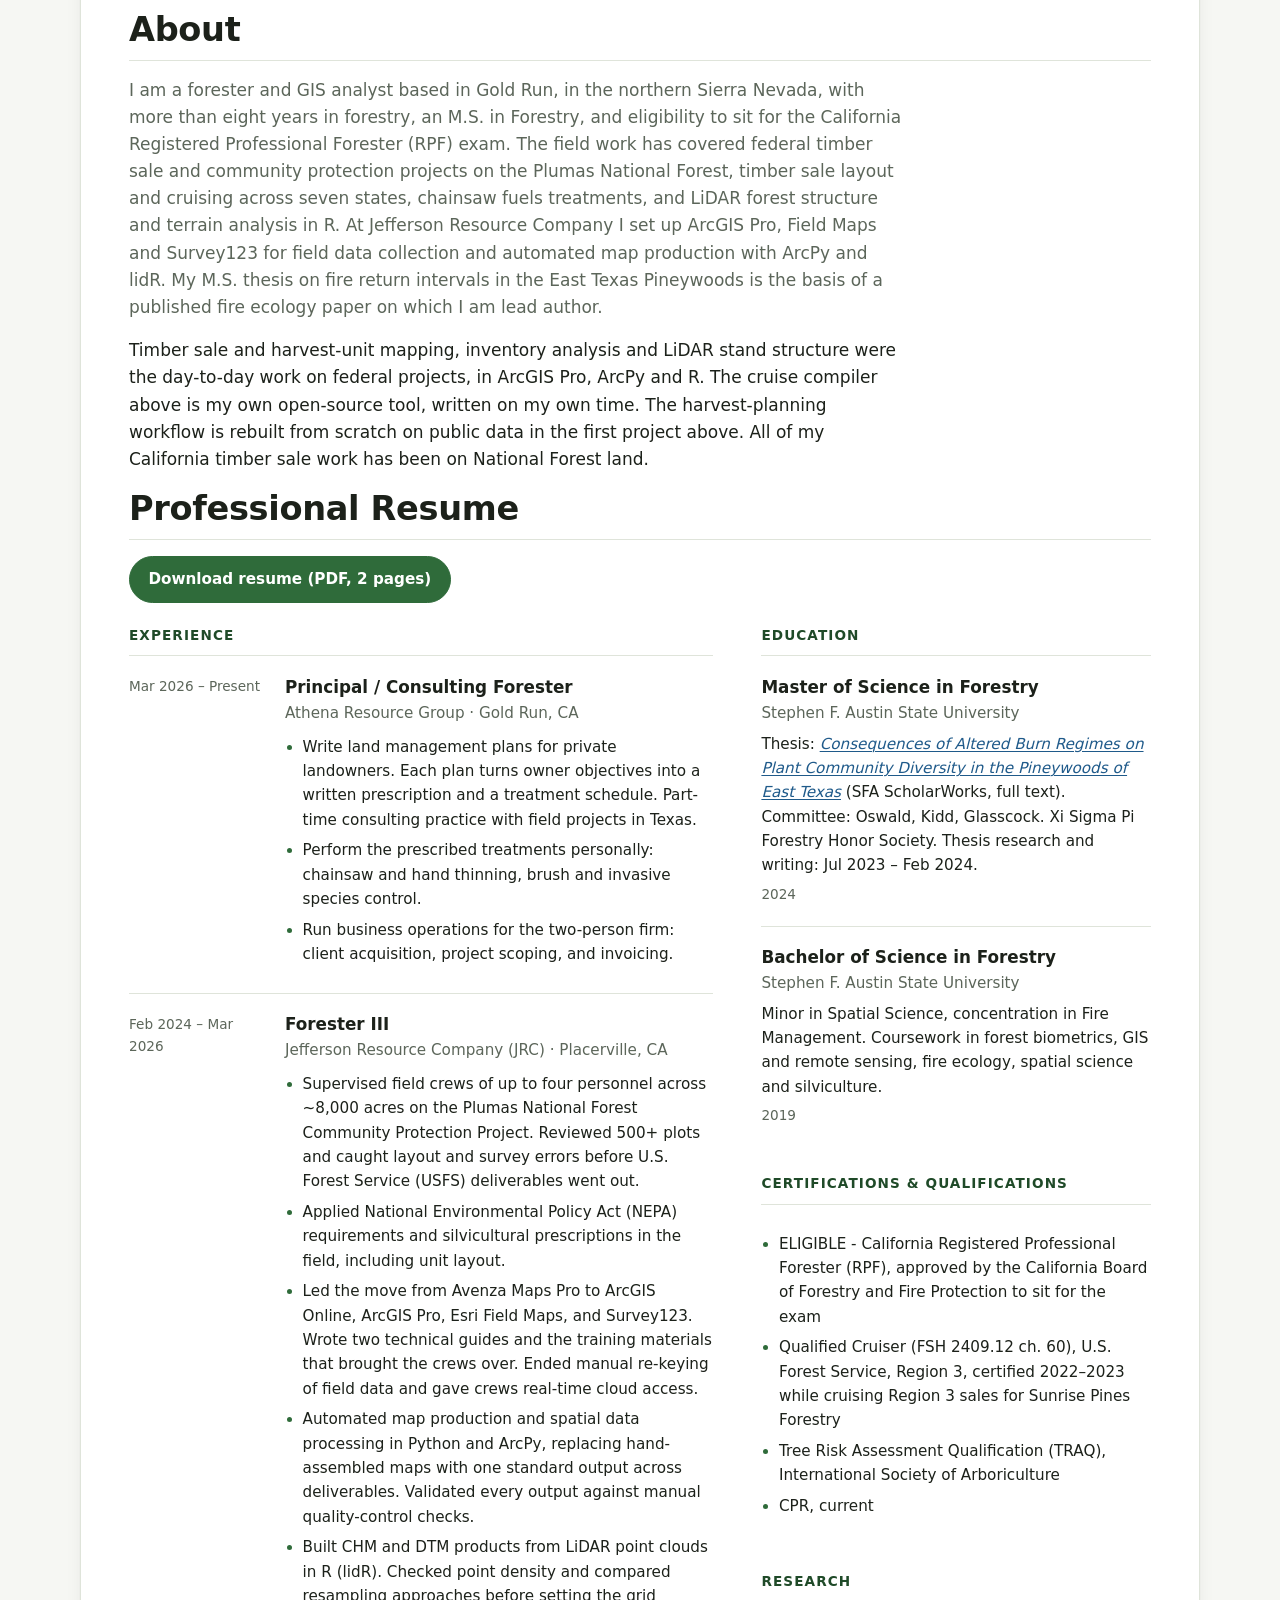
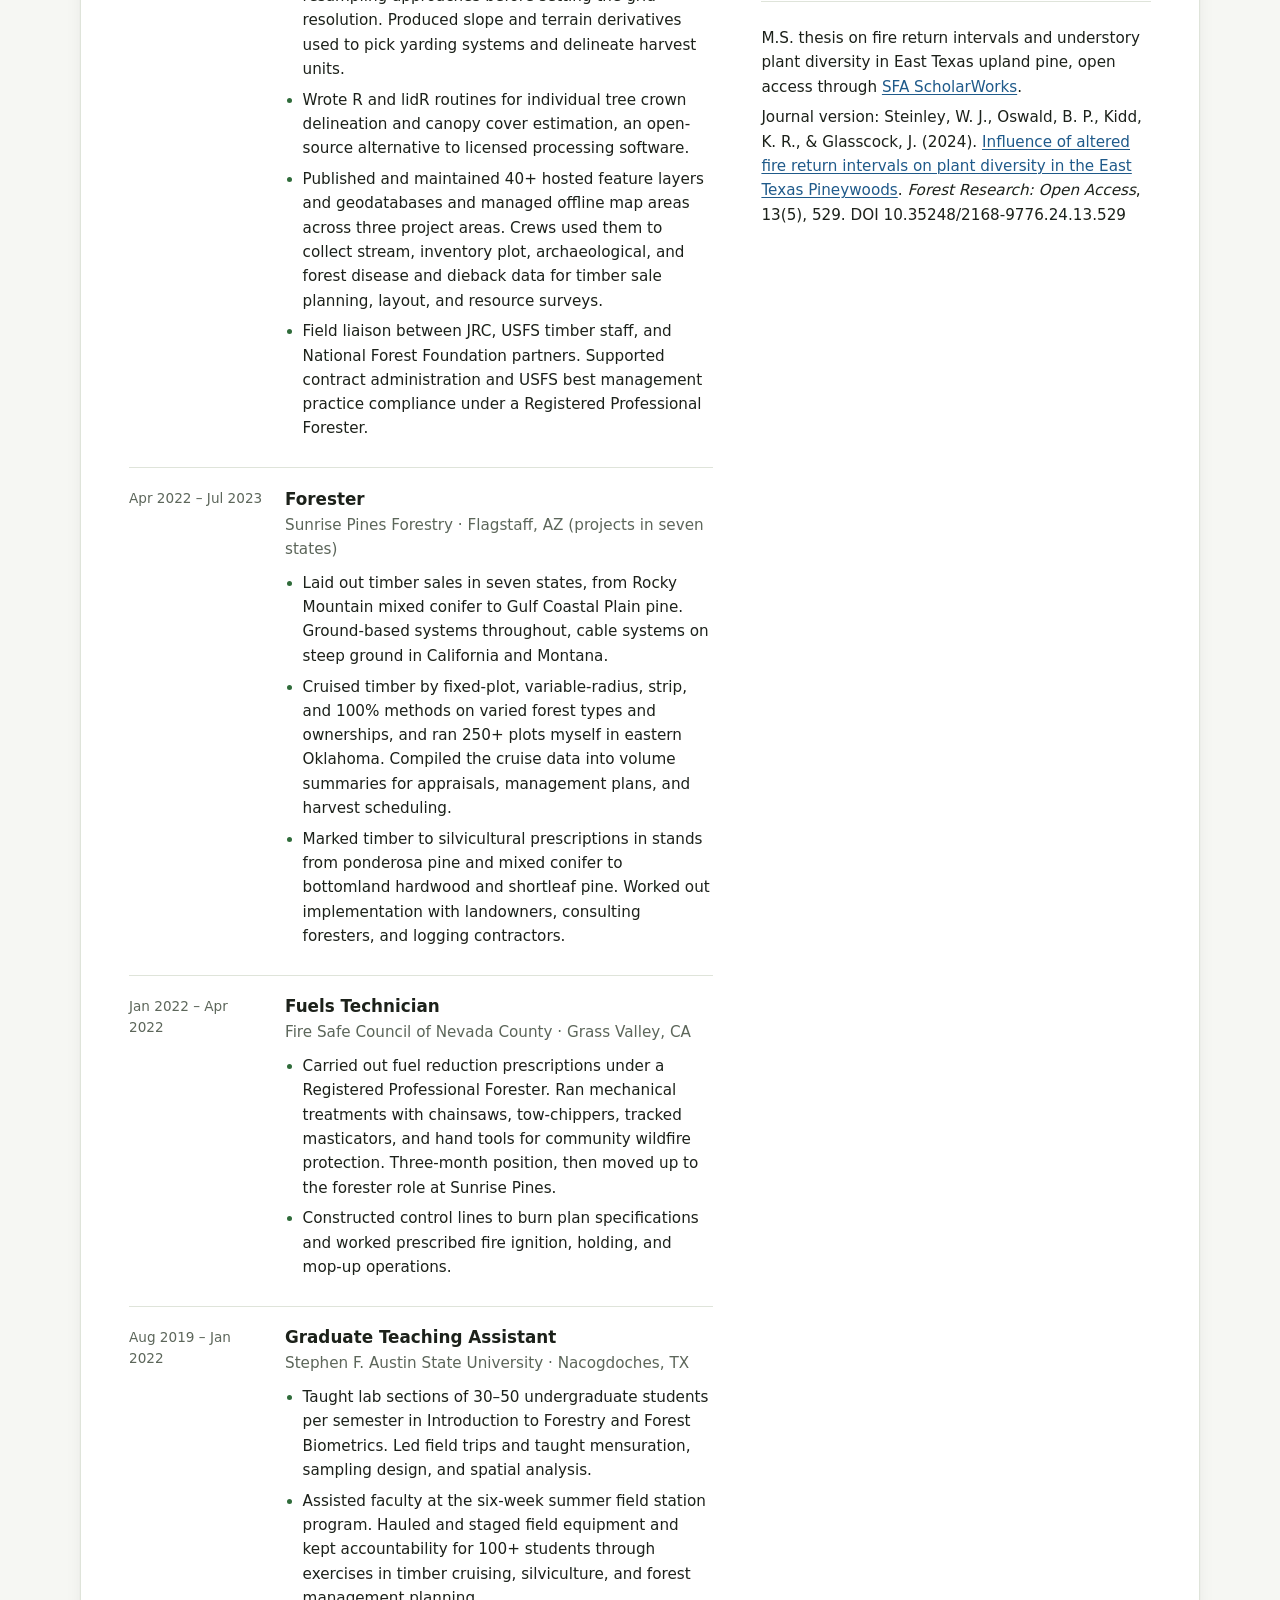
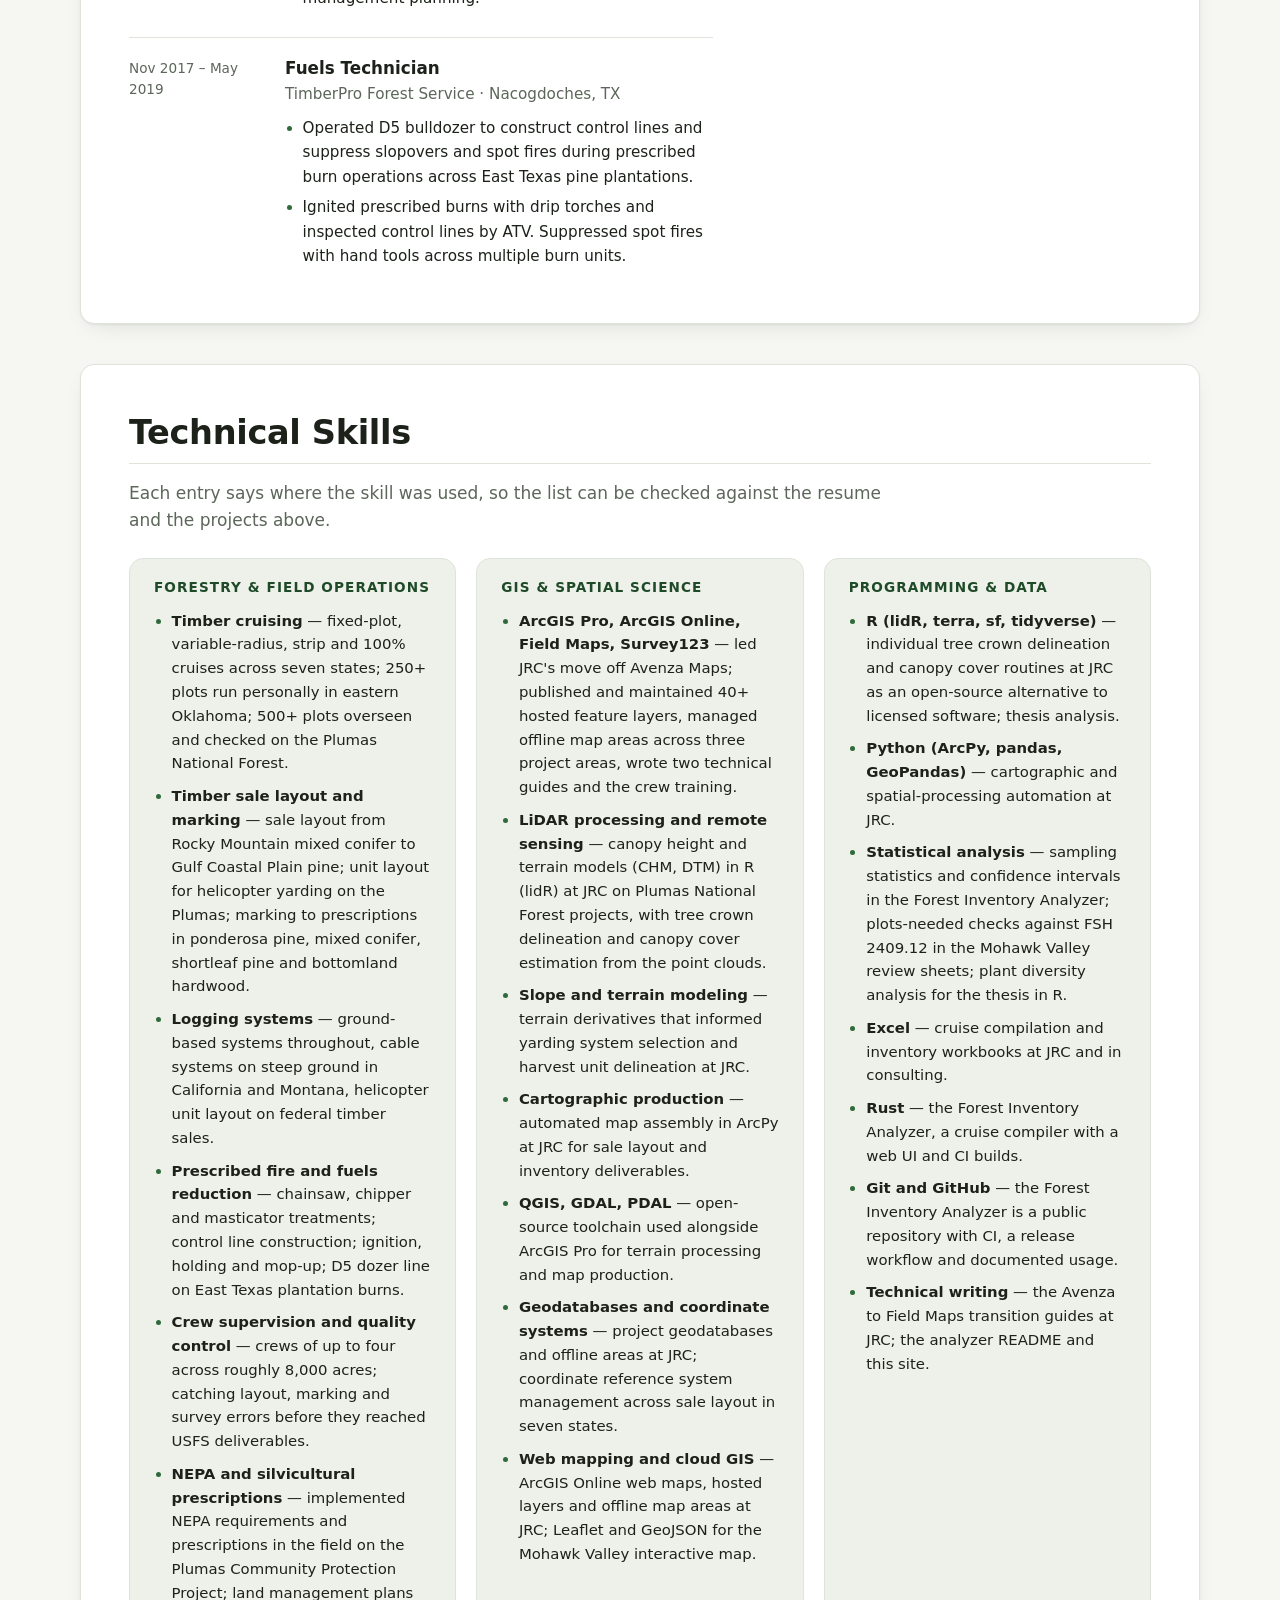
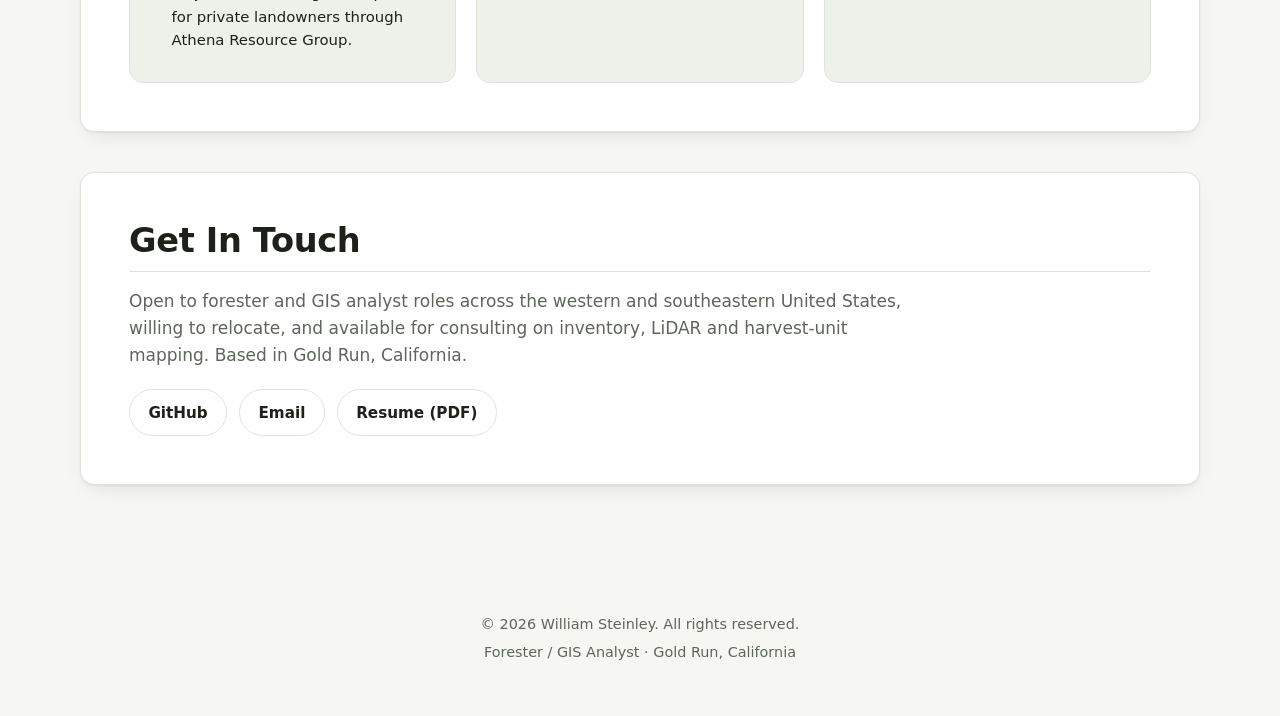
==== commit bc1b2c57: "Refreshed map sheets, analyzer figures, a before-and-after on the symbology, and sample sheet links " ====
--- a/index.html
+++ b/index.html
@@ -83,11 +83,11 @@
               </figure>
               <div class="featured-strip">
                 <figure>
-                  <a href="projects/plumas-lidar-harvest-planning/overview_sheet.jpg" target="_blank" rel="noopener"><img src="projects/plumas-lidar-harvest-planning/overview_sheet_thumb.jpg" width="370" height="239" alt="Overview sheet, 11x17: all 24 demonstration units filled by yarding method over the hillshade, with the unit table of gross and net acres, slope, canopy and skyline screen" loading="lazy"><span class="visually-hidden"> (opens in new tab)</span></a>
-                  <figcaption>All 24 units by yarding method with the gross and net acre table, 1:24,000.</figcaption>
-                </figure>
-                <figure>
-                  <a href="projects/plumas-lidar-harvest-planning/yarding_class.jpg" target="_blank" rel="noopener"><img src="projects/plumas-lidar-harvest-planning/yarding_class_thumb.jpg" width="319" height="340" alt="Yarding class from planning slope over the LiDAR hillshade, with demonstration unit outlines" loading="lazy"><span class="visually-hidden"> (opens in new tab)</span></a>
+                  <a href="projects/plumas-lidar-harvest-planning/overview_sheet.jpg" target="_blank" rel="noopener"><img src="projects/plumas-lidar-harvest-planning/overview_sheet_thumb.jpg" width="370" height="239" alt="Overview sheet, 11x17: all 24 demonstration units filled by yarding system over the hillshade, each unit outlined in white and numbered in a circle, cable units hatched, with the unit table of gross and net acres, slope, canopy and skyline screen" loading="lazy"><span class="visually-hidden"> (opens in new tab)</span></a>
+                  <figcaption>All 24 units by yarding system, numbered and outlined so neighbouring units read apart, with the gross and net acre table, 1:24,000.</figcaption>
+                </figure>
+                <figure>
+                  <a href="projects/plumas-lidar-harvest-planning/yarding_class.jpg" target="_blank" rel="noopener"><img src="projects/plumas-lidar-harvest-planning/yarding_class_thumb.jpg" width="319" height="340" alt="Yarding class from planning slope over the LiDAR hillshade, with demonstration unit outlines numbered in circles" loading="lazy"><span class="visually-hidden"> (opens in new tab)</span></a>
                   <figcaption>Planning slope classed at 35 and 50 percent over the LiDAR hillshade.</figcaption>
                 </figure>
                 <figure>
@@ -131,6 +131,17 @@
                   <figcaption>Planning slope on the same ground: gentle benches pale, cable-yarding drainage walls red.</figcaption>
                 </figure>
               </div>
+              <h4>Cartography: what the first version got wrong</h4>
+              <p>The unit sheets went through a symbology review against a current Forest Service sale area map (Willamette National Forest, JC timber sale) and published cartographic guidance. Three defects and their fixes:</p>
+              <figure>
+                <a href="projects/plumas-lidar-harvest-planning/symbology_before_after.jpg" target="_blank" rel="noopener"><img src="projects/plumas-lidar-harvest-planning/symbology_before_after_thumb.jpg" width="740" height="293" alt="Side by side crops of the same six harvest units. On the left, adjacent tractor units share one fill and a dashed boundary of the same colour, so they read as a single block, and two-line labels sit outside the narrow units. On the right, each unit is outlined in white and a solid colour, numbered in a circle inside its own boundary, with the cable units hatched." loading="lazy"><span class="visually-hidden"> (opens in new tab)</span></a>
+                <figcaption>The same ground on the overview sheet, before and after the review.</figcaption>
+              </figure>
+              <ul>
+                <li><strong>Neighbouring units read as one block.</strong> Two units of the same yarding system shared a fill and a boundary of the same colour, so the line between them disappeared. Every unit boundary now carries a white casing under a solid line, which is how a sale area map keeps the cutting unit boundary the strongest line on the sheet.</li>
+                <li><strong>Labels left their units.</strong> A two-line <em>Unit 405 / Cable</em> block does not fit a narrow drainage unit, so it was placed over the neighbour. Units now carry the number alone in a circle, placed inside the unit, on a leader when it has to sit outside.</li>
+                <li><strong>Cable units read as water.</strong> They follow the drainages, and a flat blue fill next to a blue riparian wash is ambiguous. They are now hatched, so the yarding system survives a grey print and red-green colour blindness as well.</li>
+              </ul>
               <p><a href="projects/plumas-lidar-harvest-planning/map/" class="button-primary">Open the interactive map</a></p>
               <div class="project-tech">
                 <span class="tech-badge">Demonstration on public data</span>
@@ -143,7 +154,9 @@
                 <span class="tech-badge">Cruise QA</span>
               </div>
               <a href="https://github.com/woodsy-will/plumas-lidar-harvest-planning" class="gis-link" target="_blank" rel="noopener">Source &amp; previews on GitHub &rarr;<span class="visually-hidden"> (opens in new tab)</span></a>
-              <a href="https://github.com/woodsy-will/plumas-lidar-harvest-planning/releases/tag/v1.1" class="gis-link" target="_blank" rel="noopener">Map series, GeoPDFs and rasters on the v1.1 release (100 to 190 MB each) &rarr;<span class="visually-hidden"> (opens in new tab)</span></a>
+              <a href="https://github.com/woodsy-will/plumas-lidar-harvest-planning/releases/download/v1.1/Sample_Sheets.pdf" class="gis-link">Sample: three sheets as print PDF, overview plus a tractor and a cable unit (27 MB) &darr;</a>
+              <a href="https://github.com/woodsy-will/plumas-lidar-harvest-planning/releases/download/v1.1/Sample_Unit_404_GeoPDF.pdf" class="gis-link">Sample: unit 404 as an Avenza GeoPDF, opens with field position (9 MB) &darr;</a>
+              <a href="https://github.com/woodsy-will/plumas-lidar-harvest-planning/releases/tag/v1.1" class="gis-link" target="_blank" rel="noopener">Full 25-sheet series, all GeoPDFs, figures and rasters on the v1.1 release (100 to 190 MB each) &rarr;<span class="visually-hidden"> (opens in new tab)</span></a>
             </div>
 
             <div class="gis-project-card">
@@ -154,6 +167,16 @@
                 <p><strong>Method.</strong> A Rust command-line and web tool. It runs BAF expansion, TPA, basal area, cubic and board-foot volume, QMD, diameter-class and species tables, Student's t sampling error and growth projections.</p>
                 <p><strong>Result.</strong> v0.2.0, September 2026, ships a Windows installer and macOS and Linux binaries, built after the test suite passes, with checksums. 392 tests in CI.</p>
                 <p><strong>Limits.</strong> Placeholder volume equations, not regional tables. No taper models. MIT license, 2026.</p>
+              </div>
+              <div class="featured-strip">
+                <figure>
+                  <a href="projects/forest-inventory-analyzer/analyzer_dashboard.jpg" target="_blank" rel="noopener"><img src="projects/forest-inventory-analyzer/analyzer_dashboard_thumb.jpg" width="740" height="423" alt="The analyzer's browser dashboard after a cruise file is loaded: five stand metric cards reading 28.0 trees per acre, 45.8 square feet of basal area, 2,069 cubic feet and 7,944 board feet per acre and a 17.3 inch quadratic mean diameter, above a species composition bar chart and a diameter distribution chart" loading="lazy"><span class="visually-hidden"> (opens in new tab)</span></a>
+                  <figcaption>Stand metrics, species composition and the diameter distribution, compiled from the sample cruise that ships with the tool.</figcaption>
+                </figure>
+                <figure>
+                  <a href="projects/forest-inventory-analyzer/analyzer_statistics.jpg" target="_blank" rel="noopener"><img src="projects/forest-inventory-analyzer/analyzer_statistics_thumb.jpg" width="740" height="346" alt="Sampling statistics table showing mean, standard error, lower and upper confidence limits and sampling error for trees per acre, basal area and both volume measures, with the three errors above 20 percent marked in red, and the growth projection controls below it" loading="lazy"><span class="visually-hidden"> (opens in new tab)</span></a>
+                  <figcaption>Sampling error at 95 percent against Student's t. Five plots is a thin sample and the tool says so: volume error of 29 percent would fail the Region 5 stratum standard.</figcaption>
+                </figure>
               </div>
               <div class="project-tech">
                 <span class="tech-badge">Rust</span>
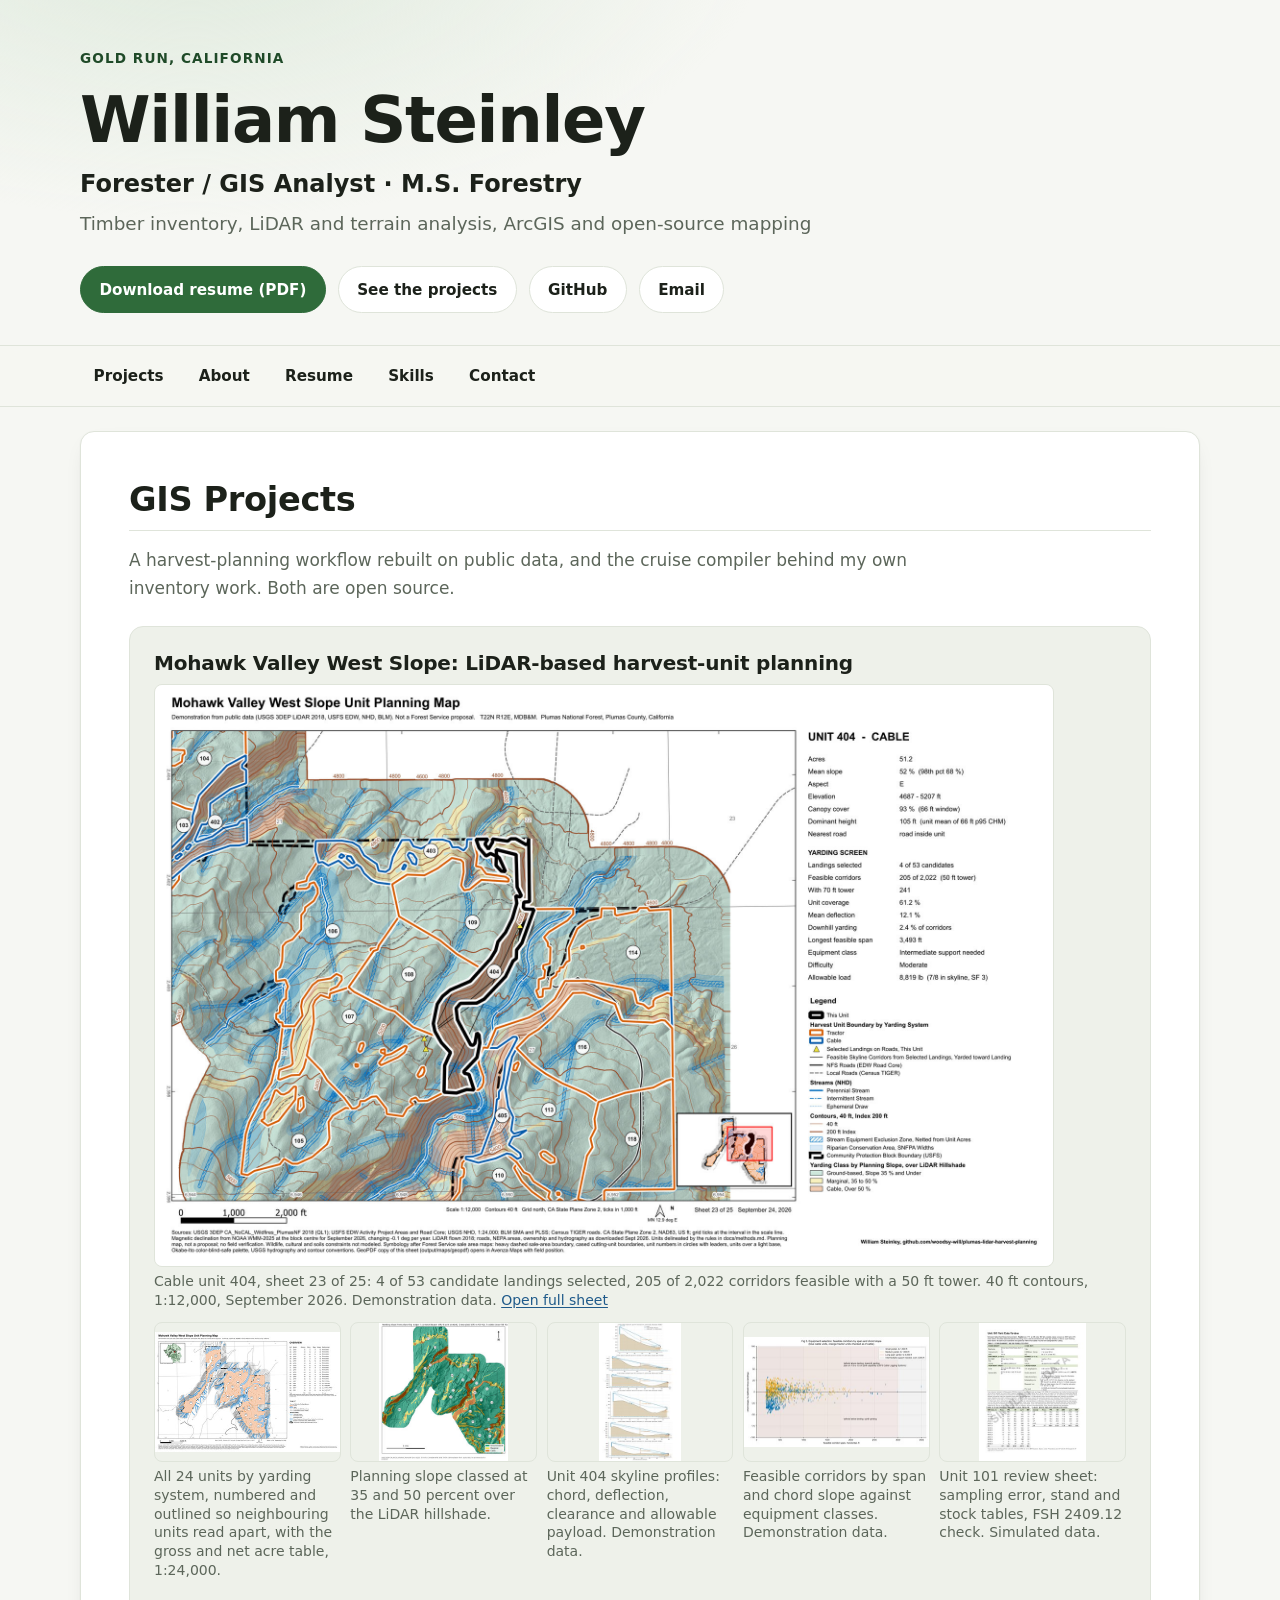
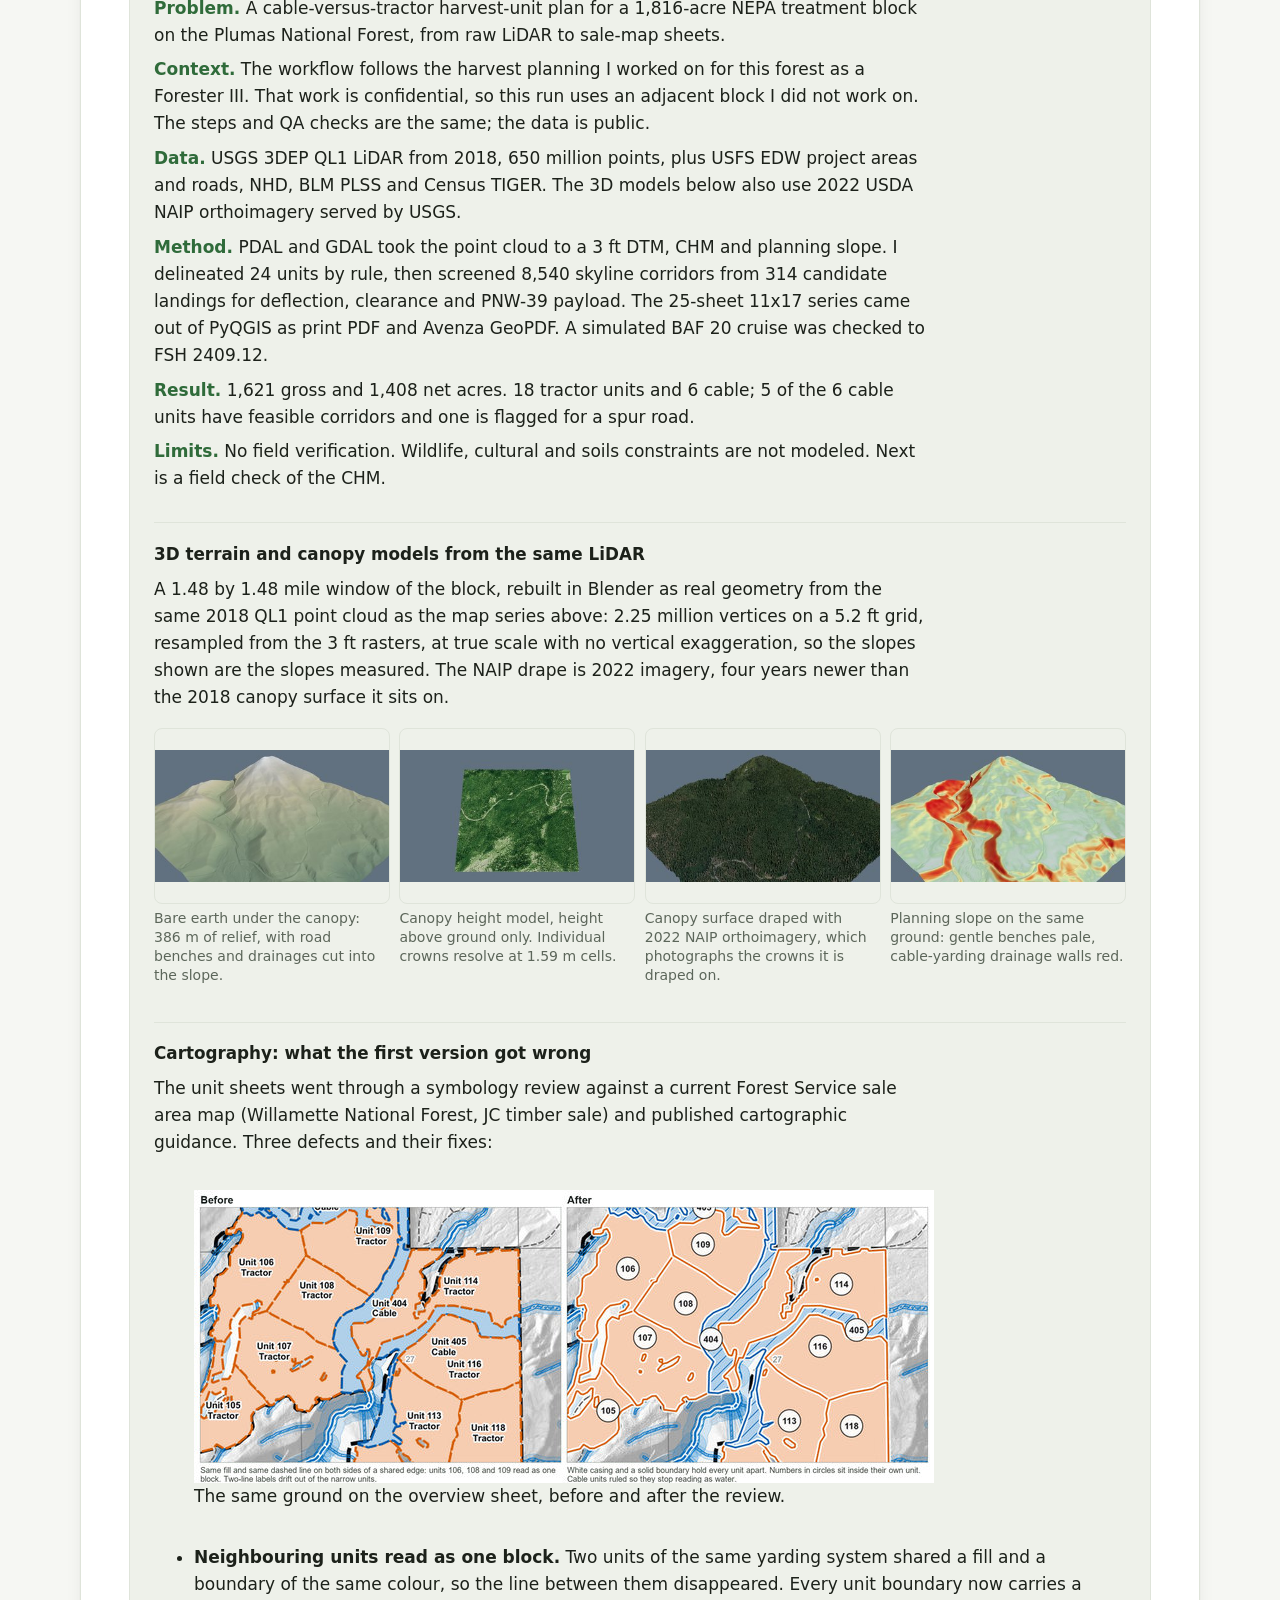
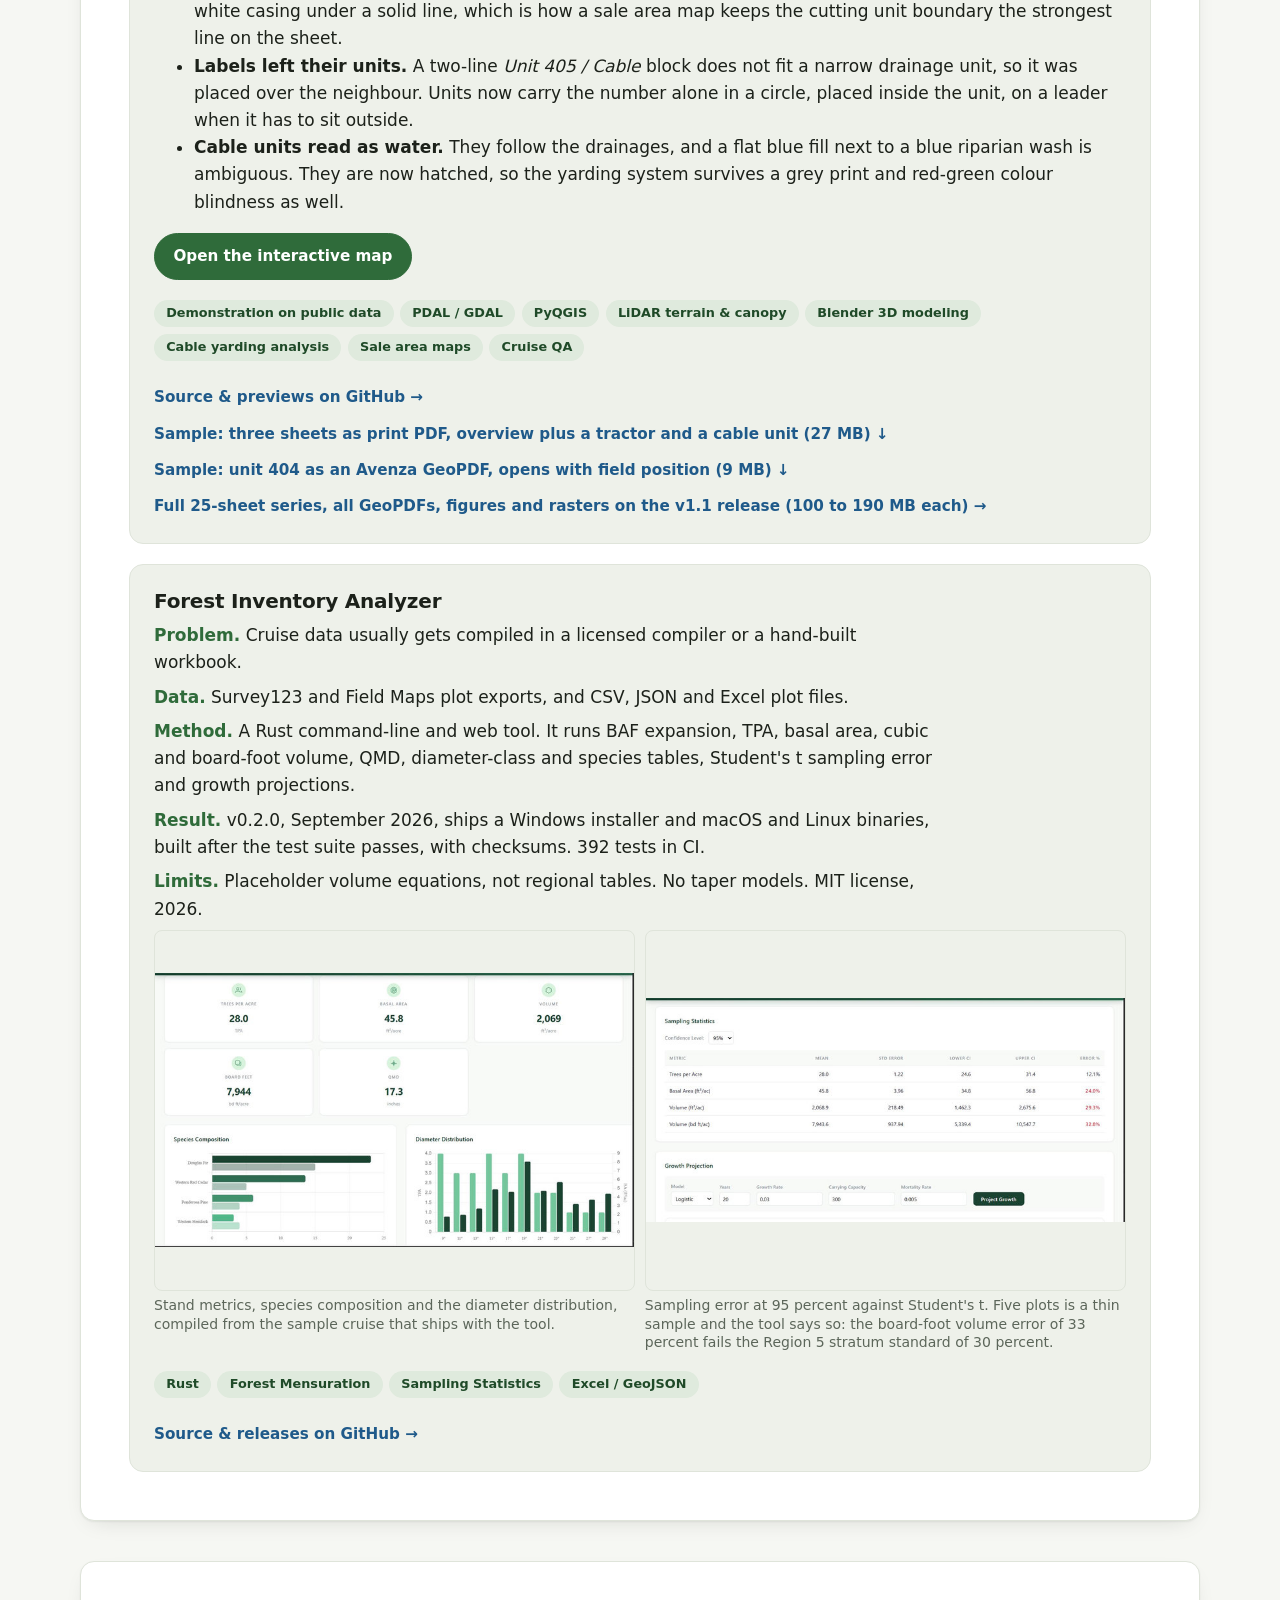
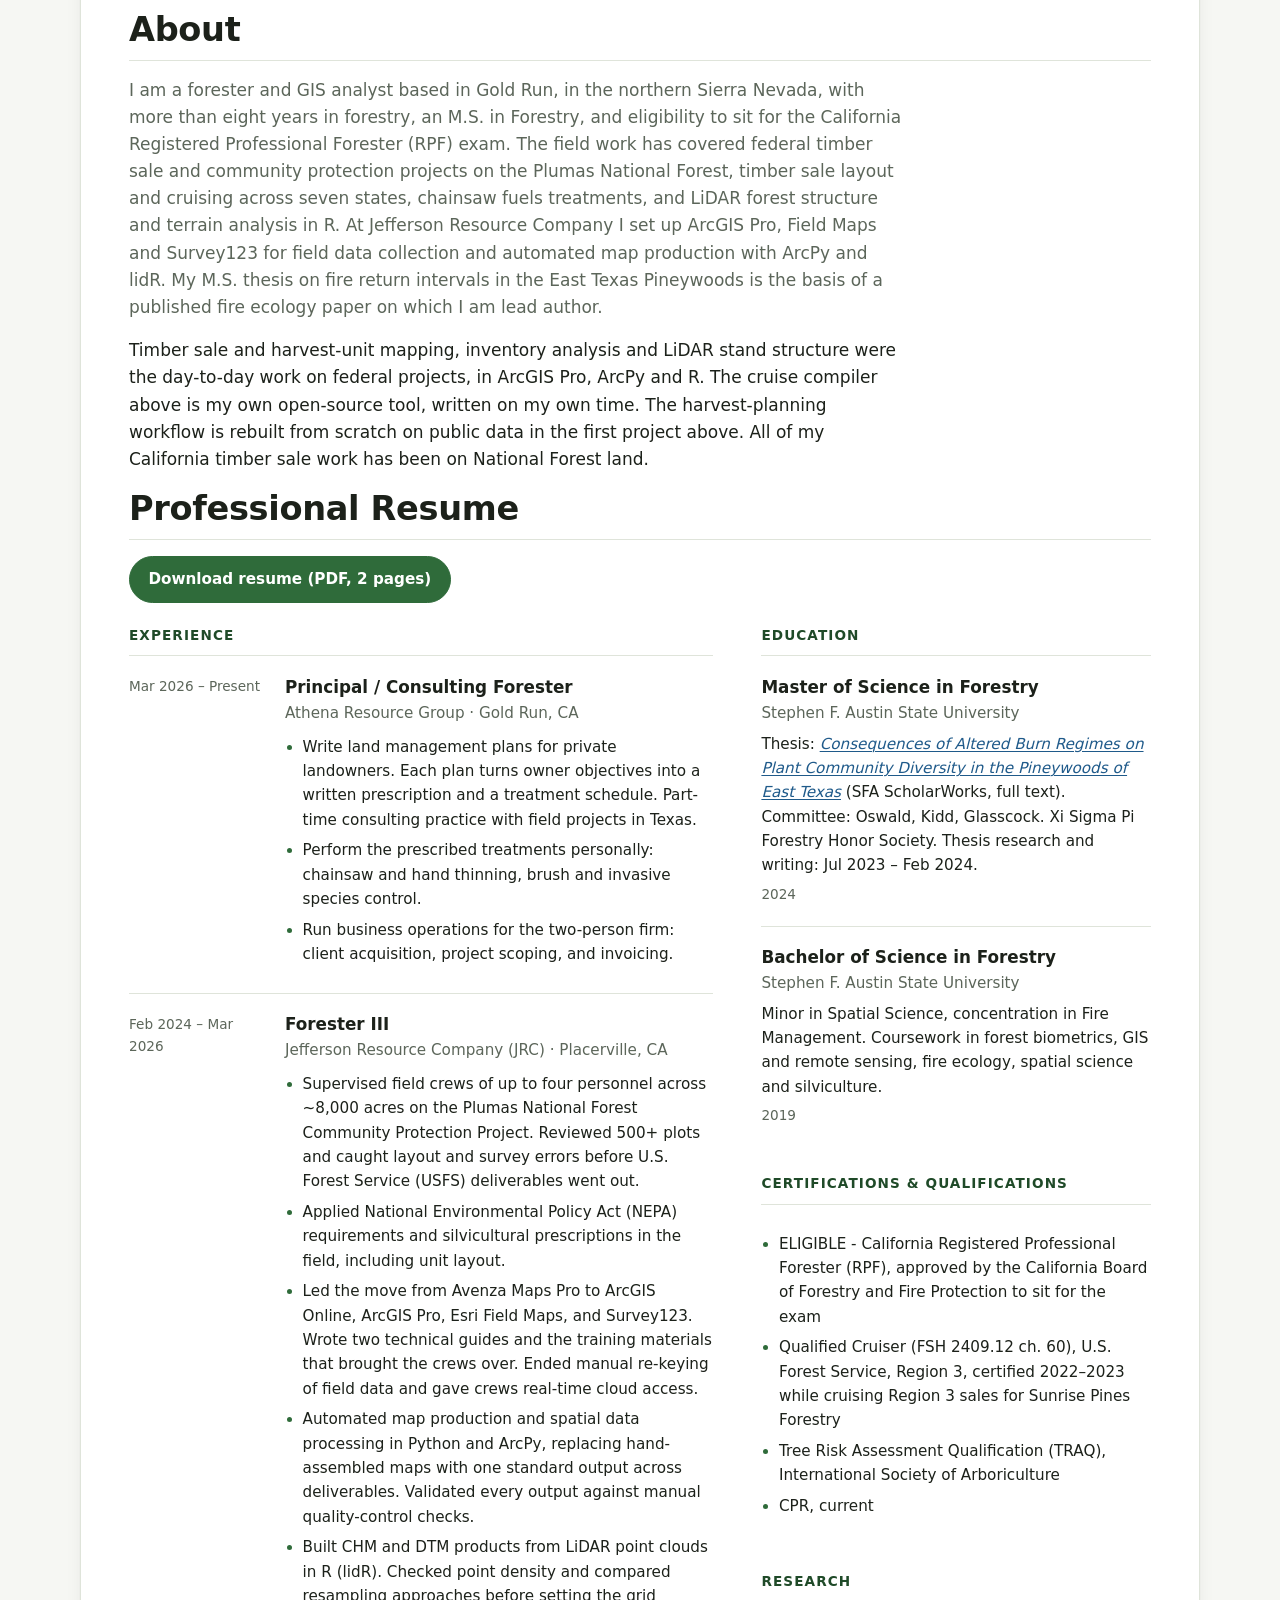
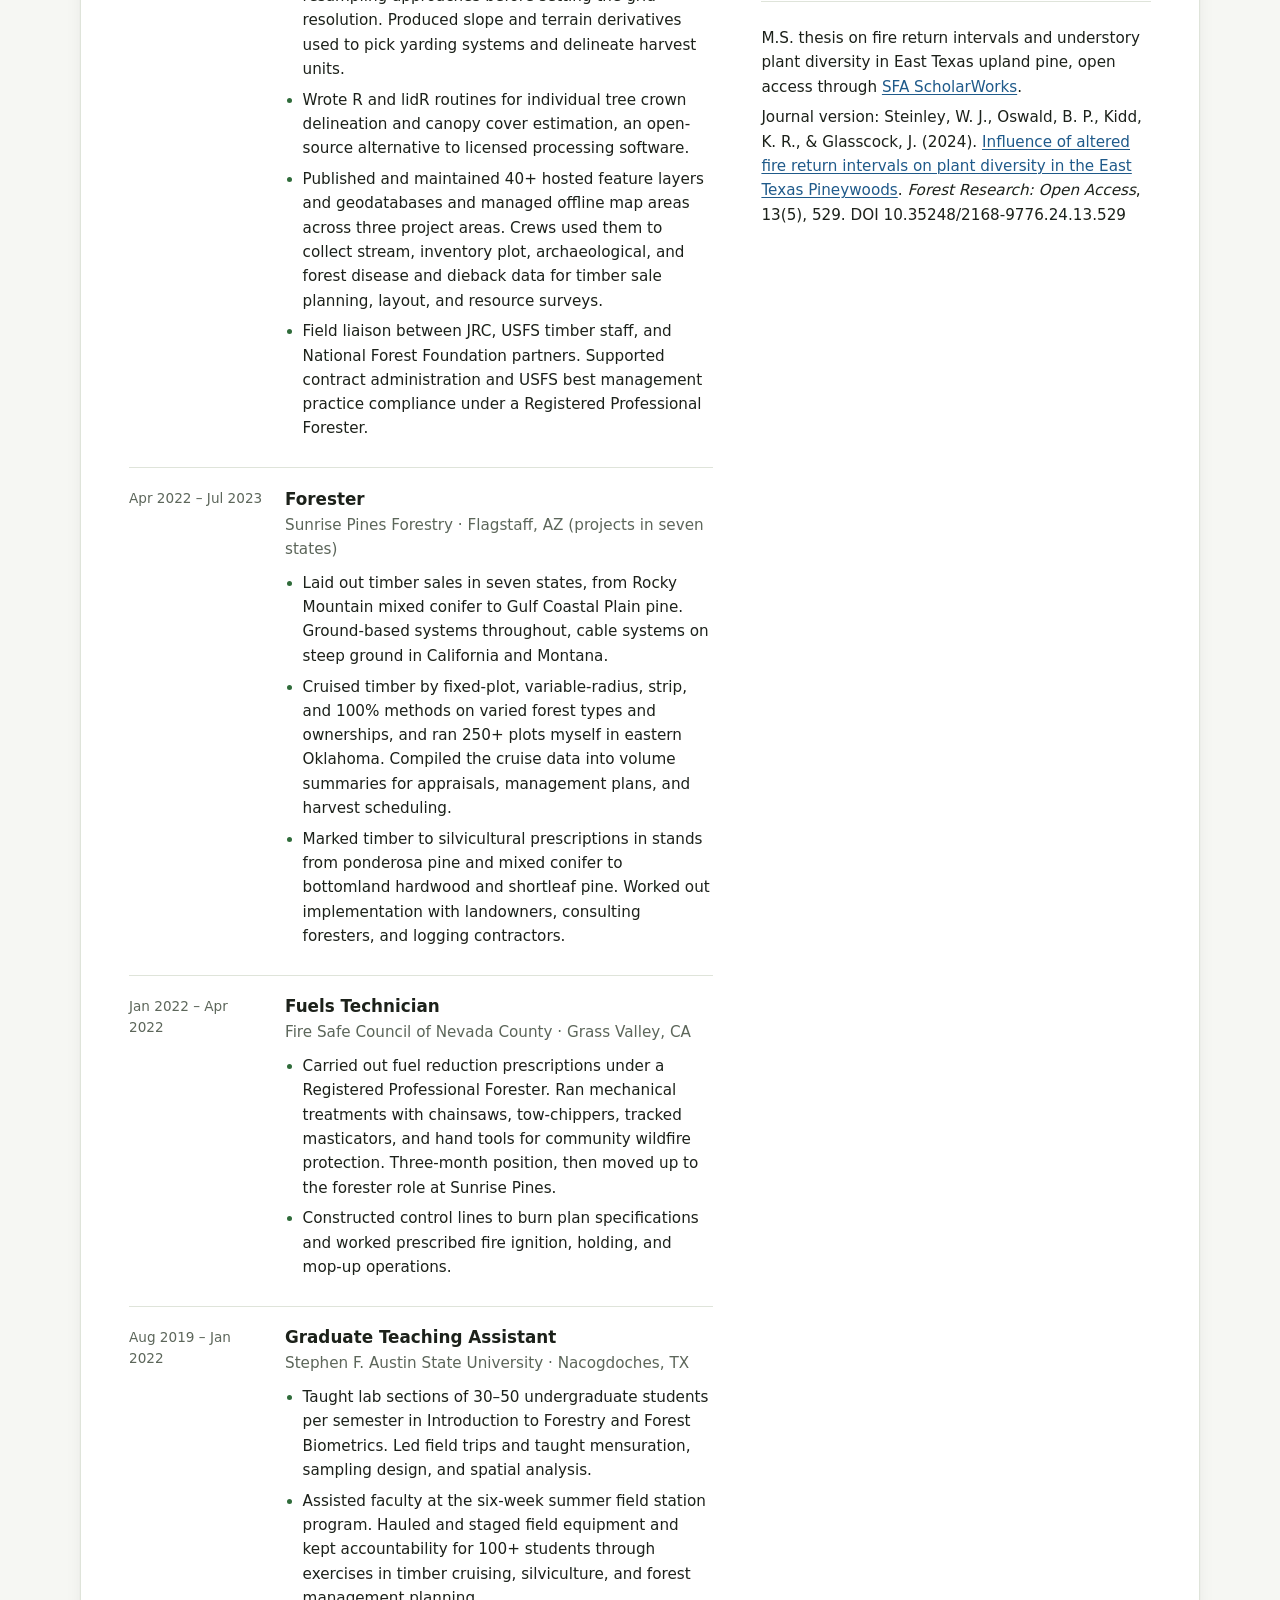
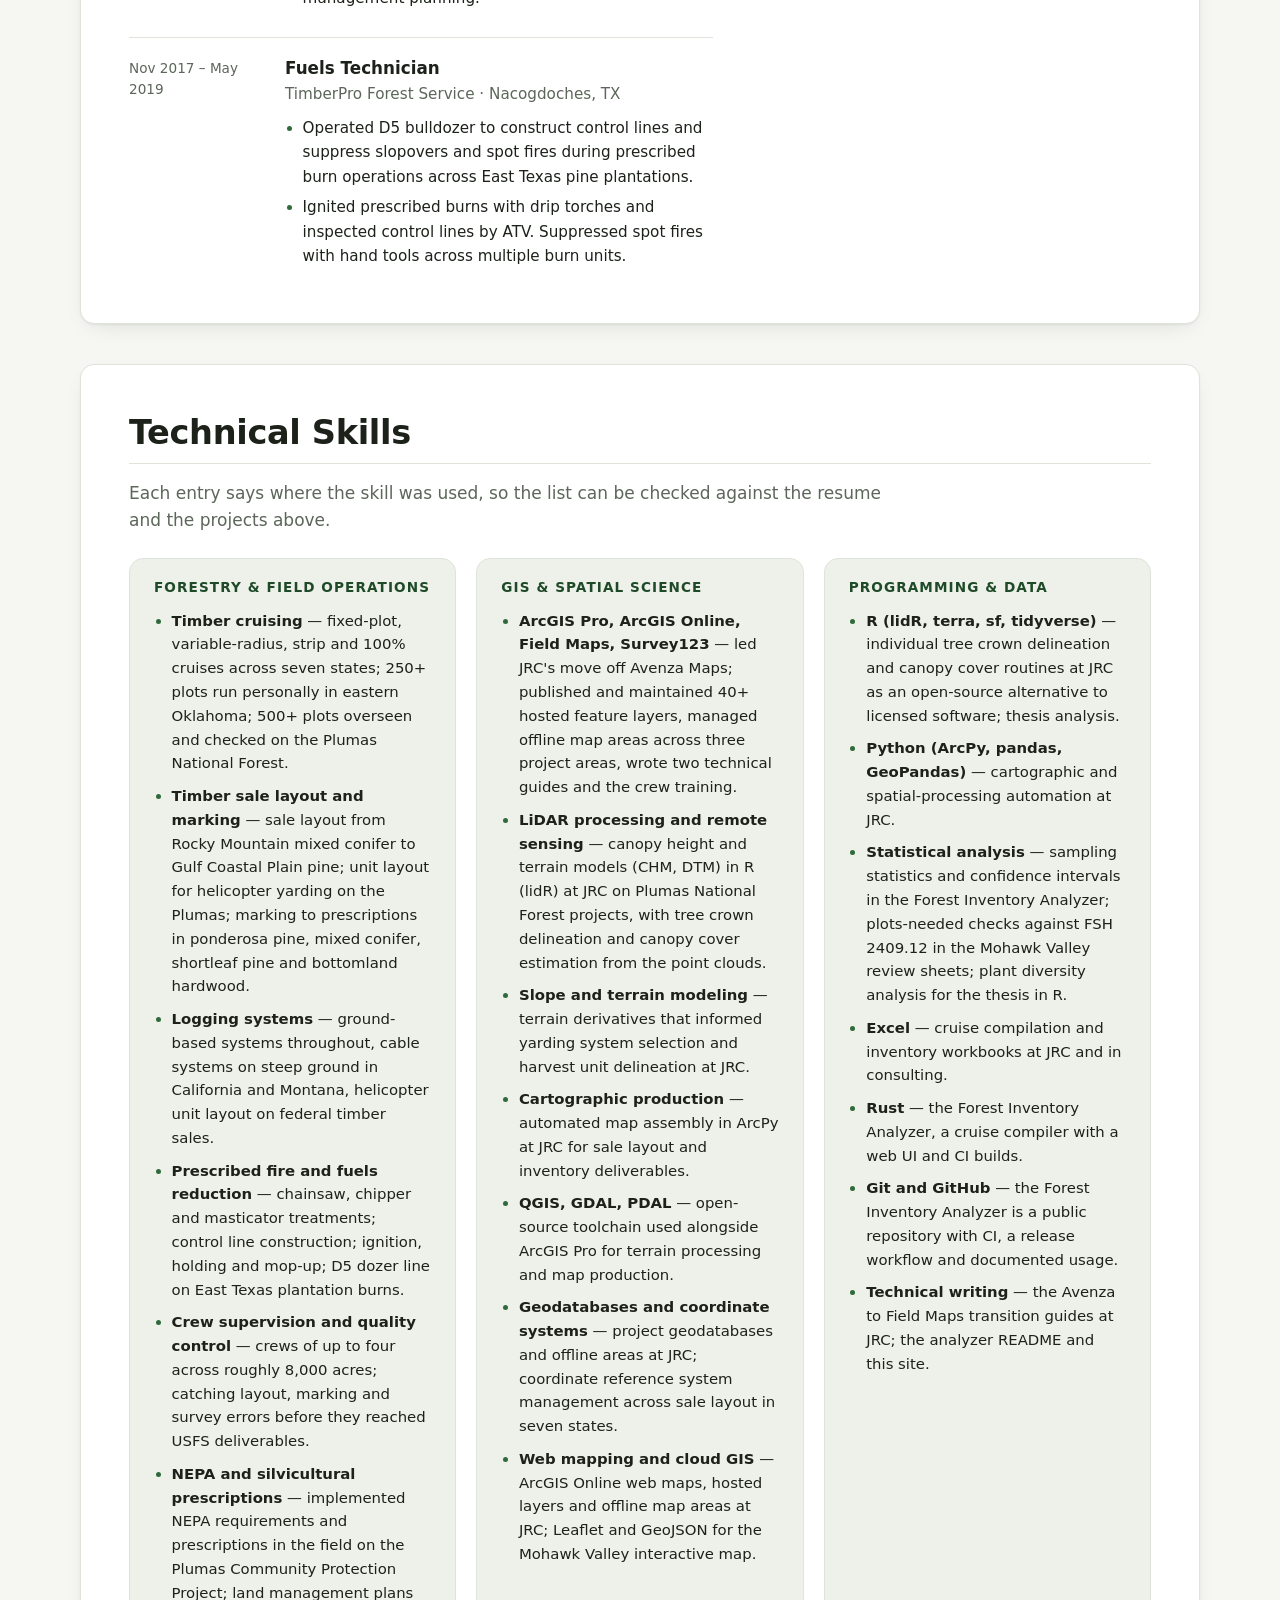
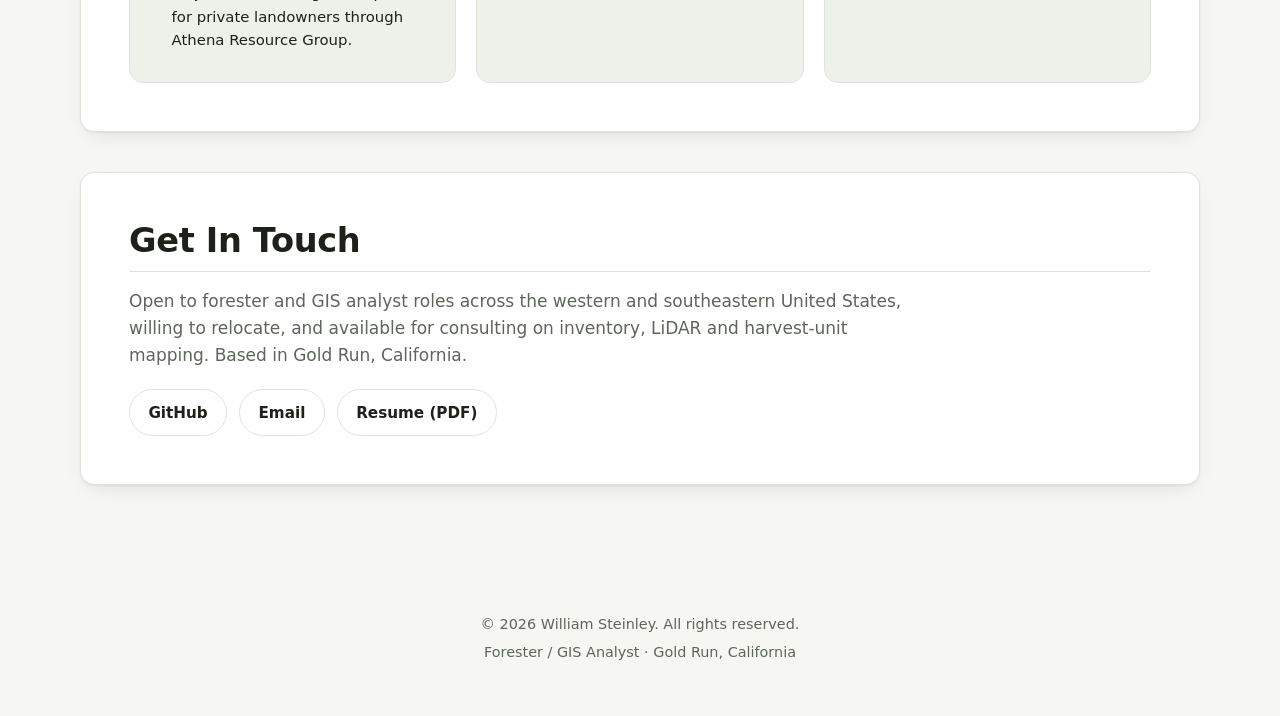
==== commit 4781f15a: "Analyzer caption cites the board-foot error, journal link to the article page, map popup rounds like" ====
--- a/index.html
+++ b/index.html
@@ -175,7 +175,7 @@
                 </figure>
                 <figure>
                   <a href="projects/forest-inventory-analyzer/analyzer_statistics.jpg" target="_blank" rel="noopener"><img src="projects/forest-inventory-analyzer/analyzer_statistics_thumb.jpg" width="740" height="346" alt="Sampling statistics table showing mean, standard error, lower and upper confidence limits and sampling error for trees per acre, basal area and both volume measures, with the three errors above 20 percent marked in red, and the growth projection controls below it" loading="lazy"><span class="visually-hidden"> (opens in new tab)</span></a>
-                  <figcaption>Sampling error at 95 percent against Student's t. Five plots is a thin sample and the tool says so: volume error of 29 percent would fail the Region 5 stratum standard.</figcaption>
+                  <figcaption>Sampling error at 95 percent against Student's t. Five plots is a thin sample and the tool says so: the board-foot volume error of 33 percent fails the Region 5 stratum standard of 30 percent.</figcaption>
                 </figure>
               </div>
               <div class="project-tech">
@@ -301,7 +301,7 @@
               <h3 class="resume-heading">Research</h3>
               <div class="education-item">
                 <p class="resume-note">M.S. thesis on fire return intervals and understory plant diversity in East Texas upland pine, open access through <a href="https://scholarworks.sfasu.edu/etds/548/" target="_blank" rel="noopener">SFA ScholarWorks<span class="visually-hidden"> (opens in new tab)</span></a>.</p>
-                <p class="resume-note">Journal version: Steinley, W. J., Oswald, B. P., Kidd, K. R., &amp; Glasscock, J. (2024). <a href="https://doi.org/10.35248/2168-9776.24.13.529" target="_blank" rel="noopener">Influence of altered fire return intervals on plant diversity in the East Texas Pineywoods<span class="visually-hidden"> (opens in new tab)</span></a>. <em>Forest Research: Open Access</em>, 13(5), 529. DOI 10.35248/2168-9776.24.13.529</p>
+                <p class="resume-note">Journal version: Steinley, W. J., Oswald, B. P., Kidd, K. R., &amp; Glasscock, J. (2024). <a href="https://www.longdom.org/open-access/influence-of-altered-fire-return-intervals-on-plant-diversity-in-the-east-texas-pineywoods-1100565.html" target="_blank" rel="noopener">Influence of altered fire return intervals on plant diversity in the East Texas Pineywoods<span class="visually-hidden"> (opens in new tab)</span></a>. <em>Forest Research: Open Access</em>, 13(5), 529. DOI 10.35248/2168-9776.24.13.529</p>
               </div>
             </div>
           </div>
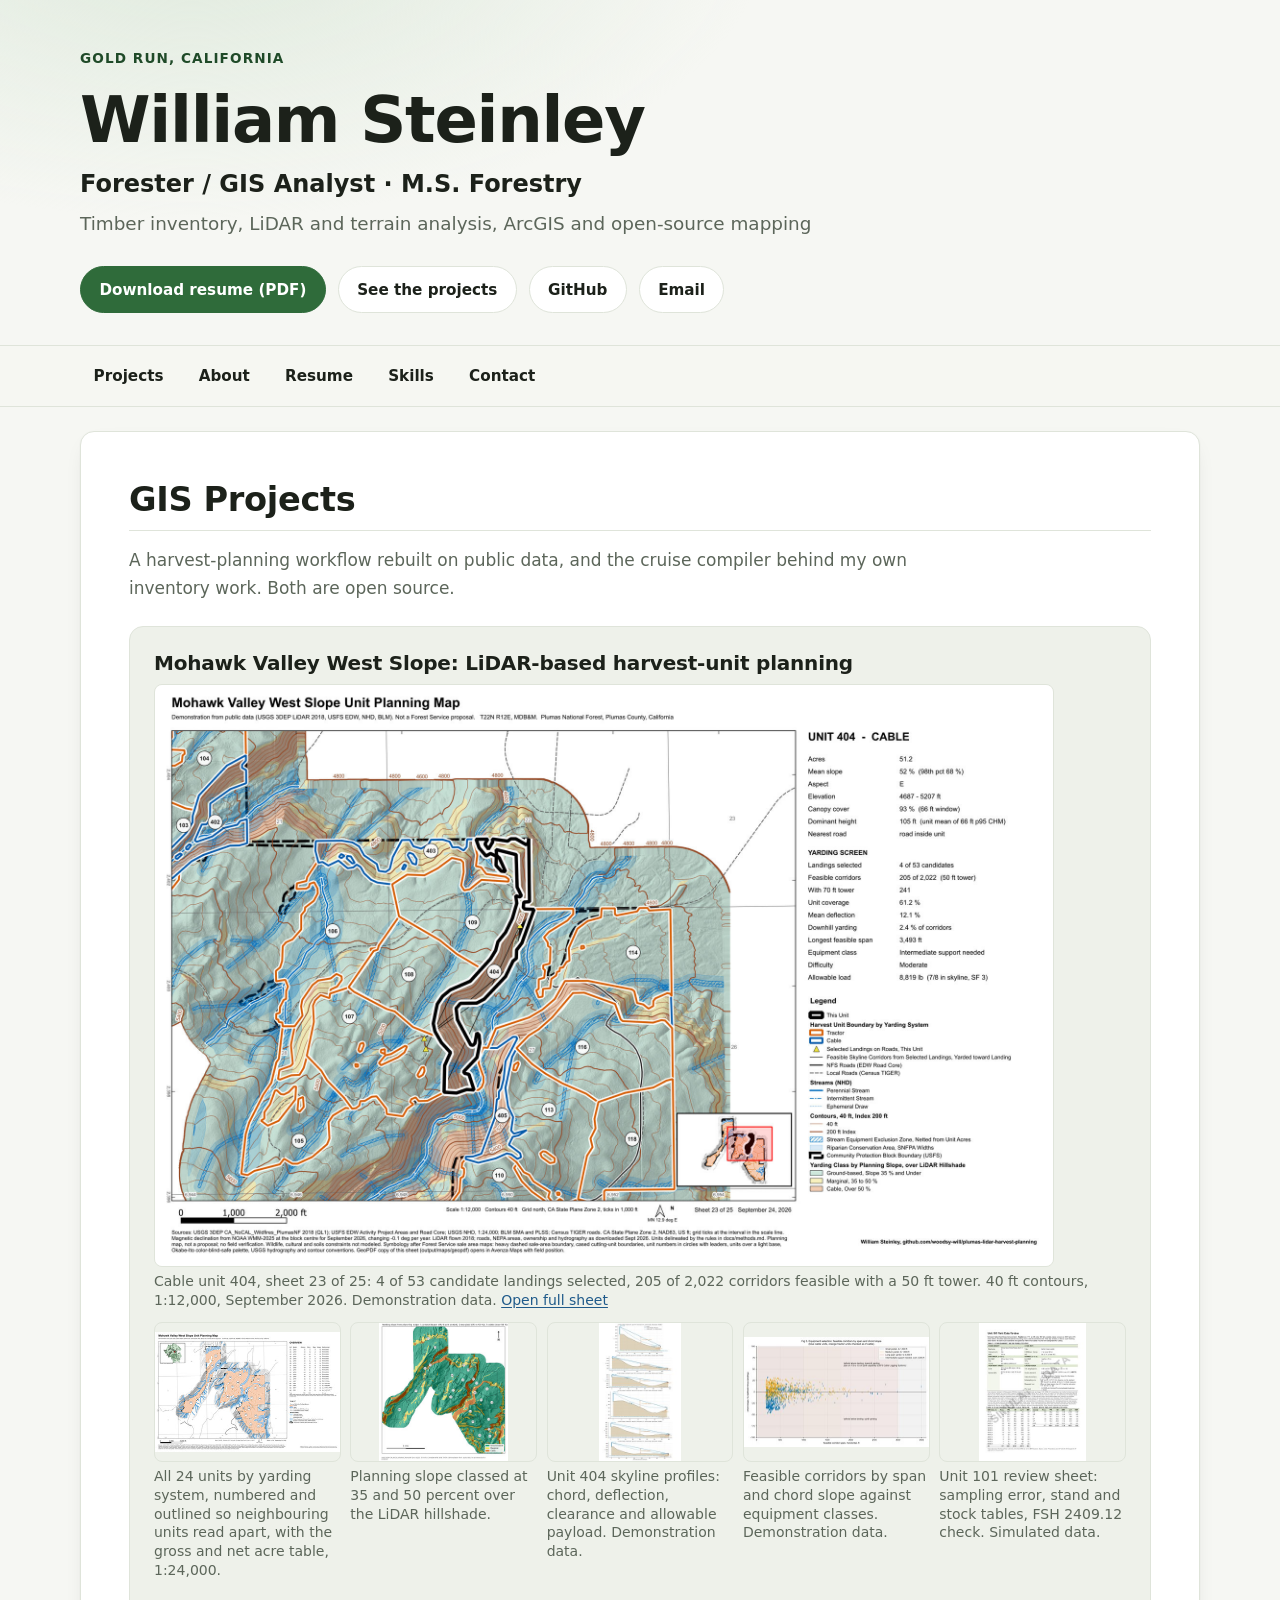
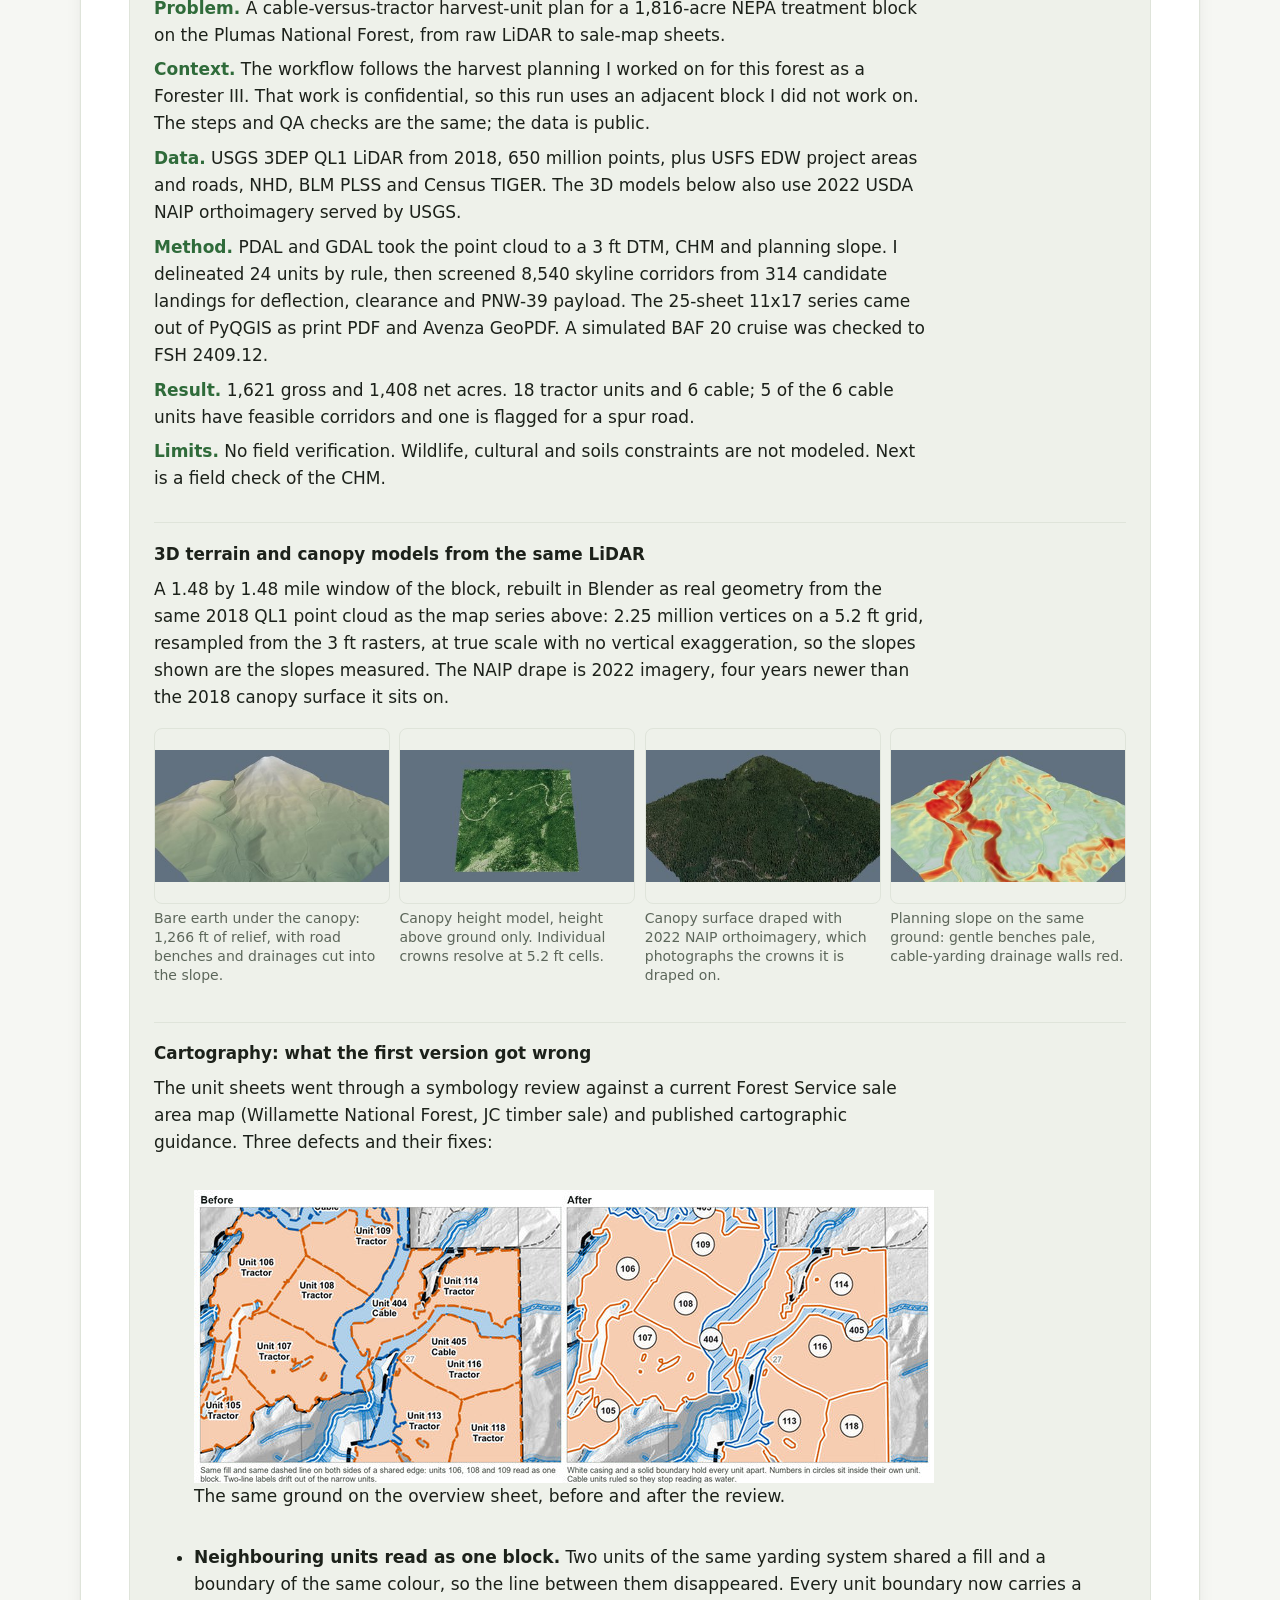
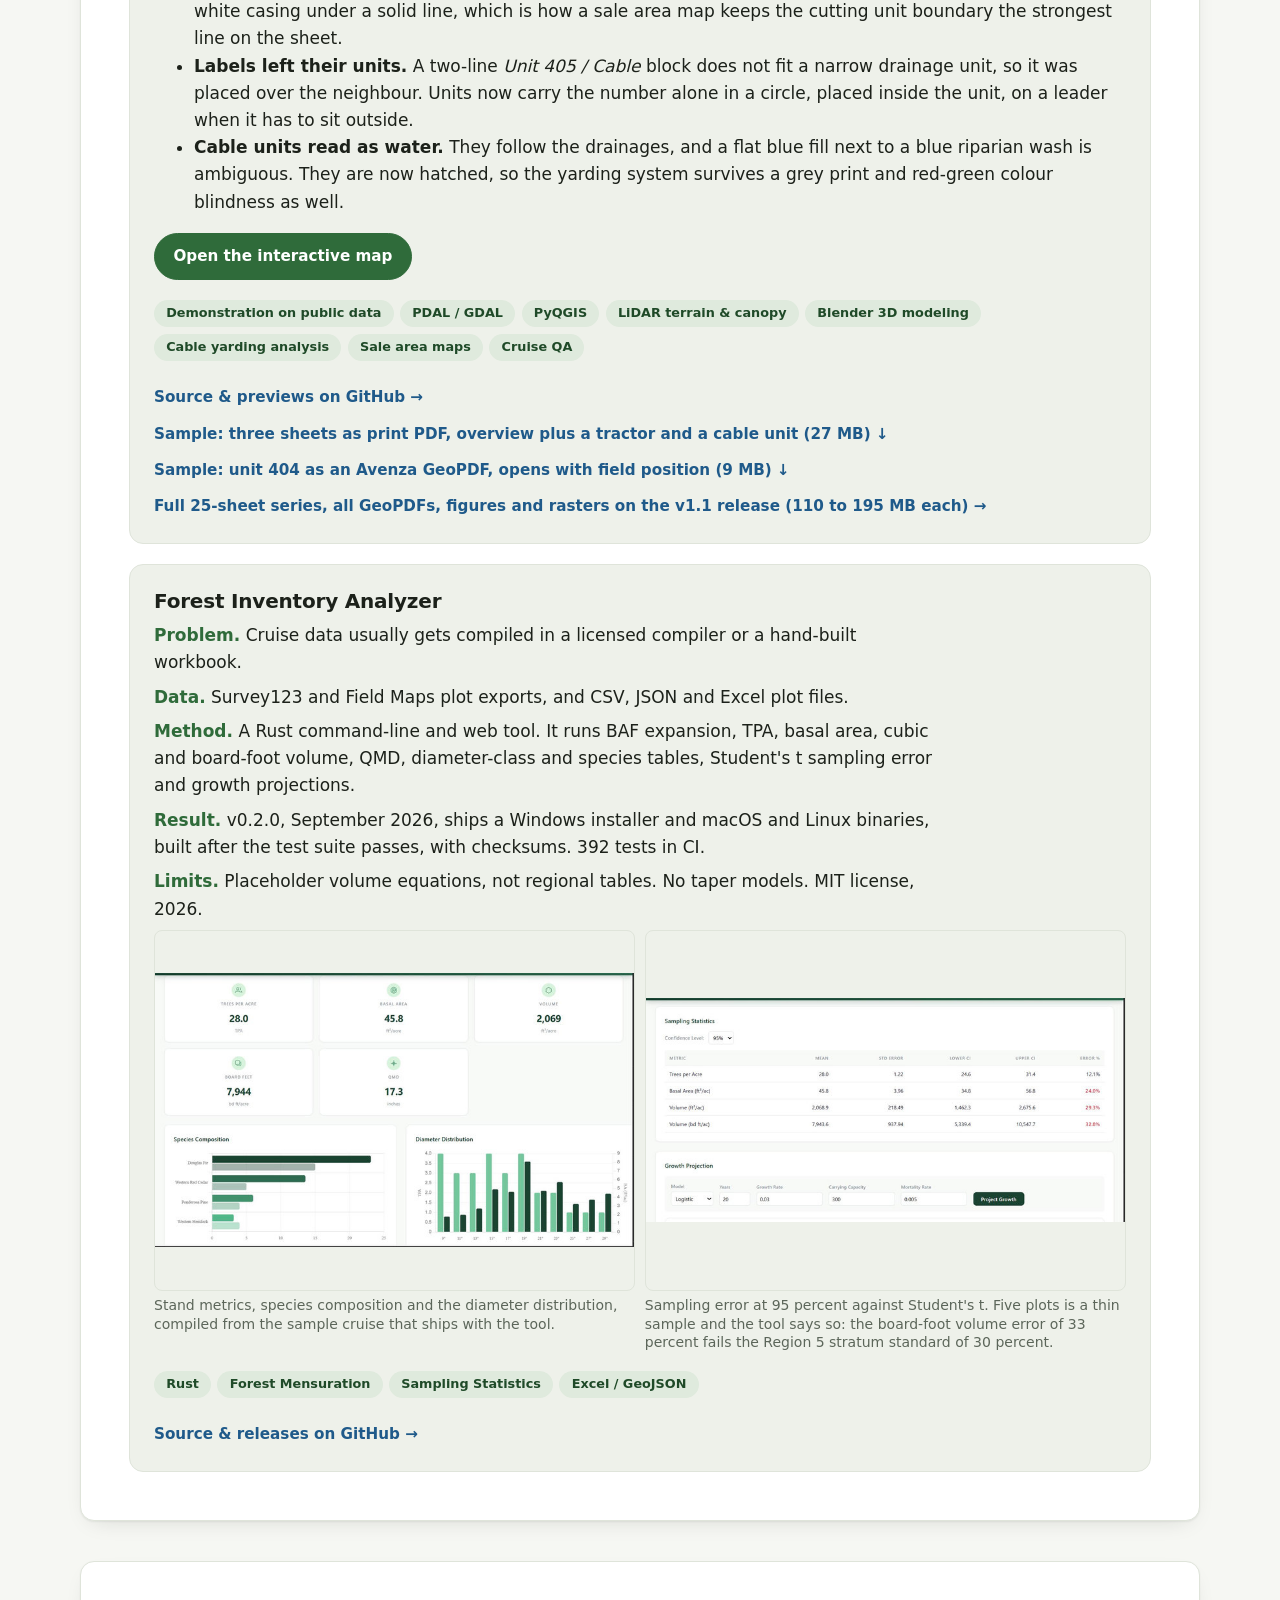
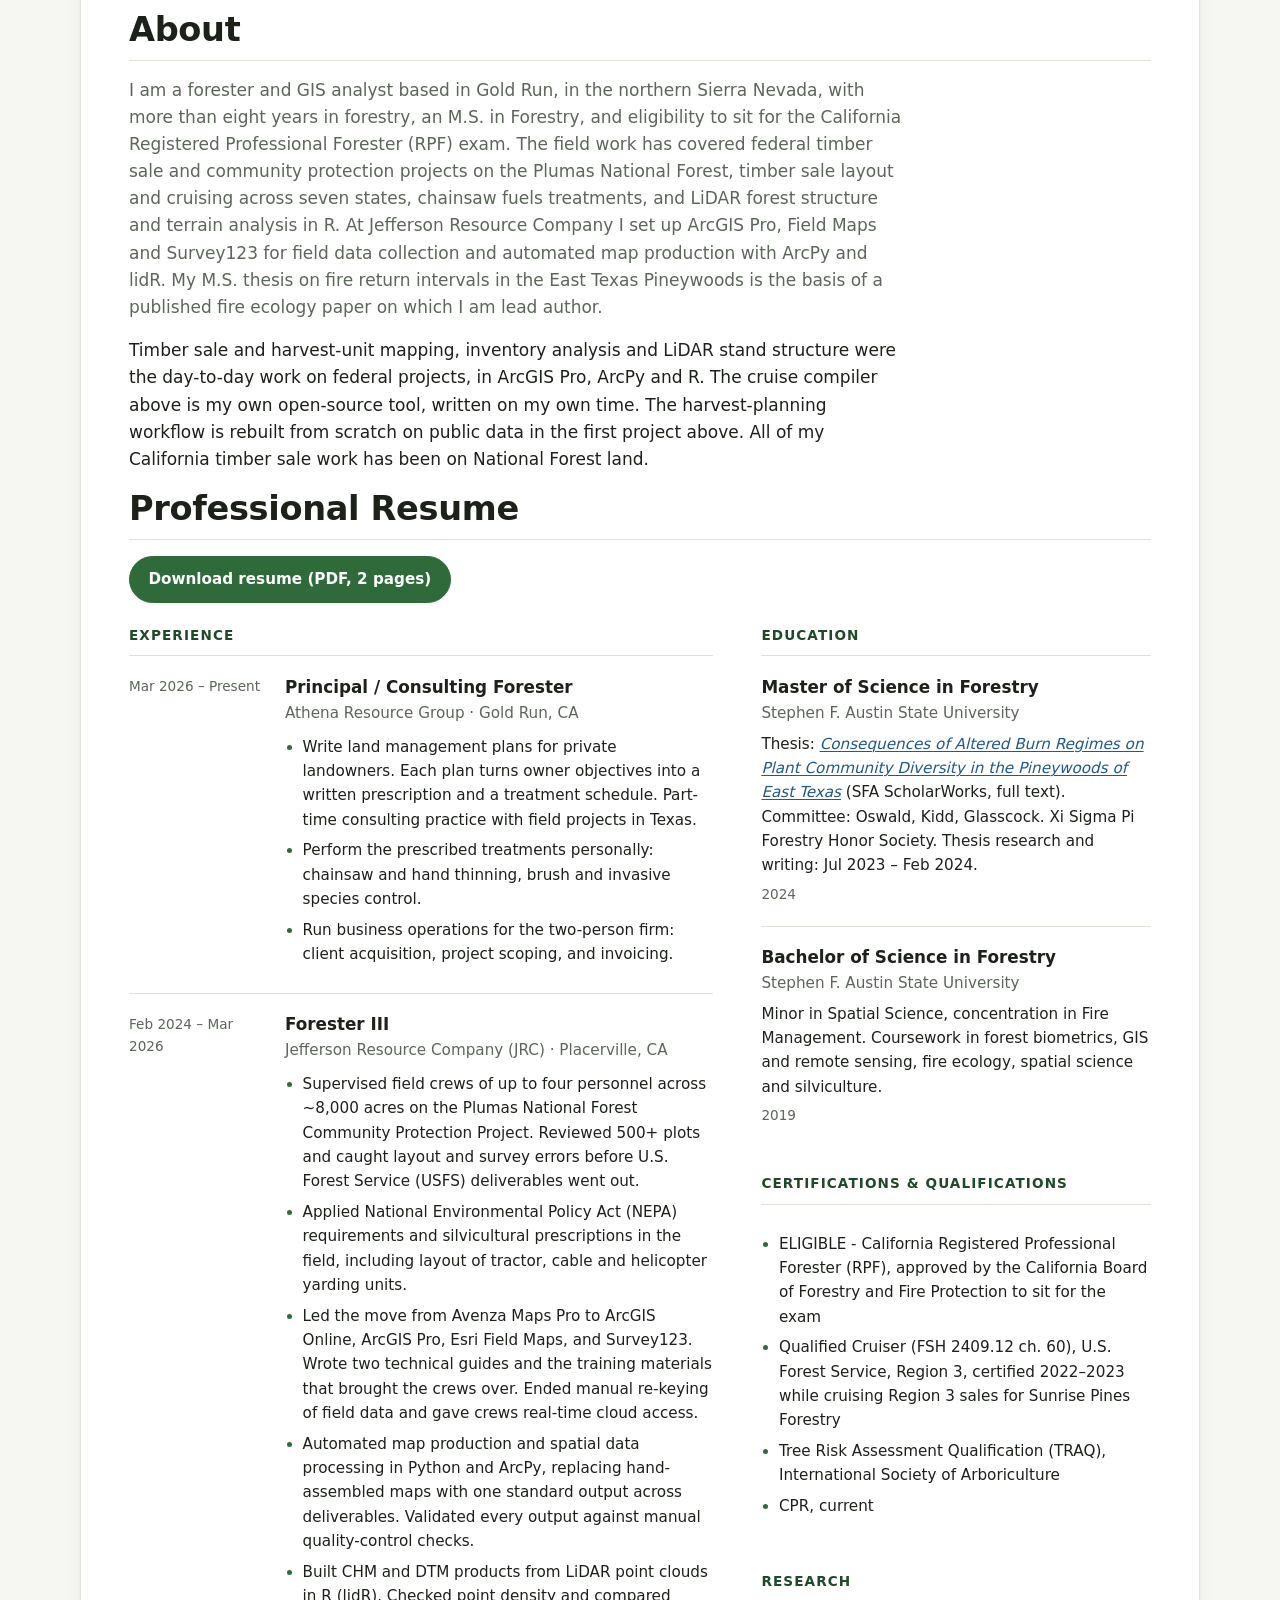
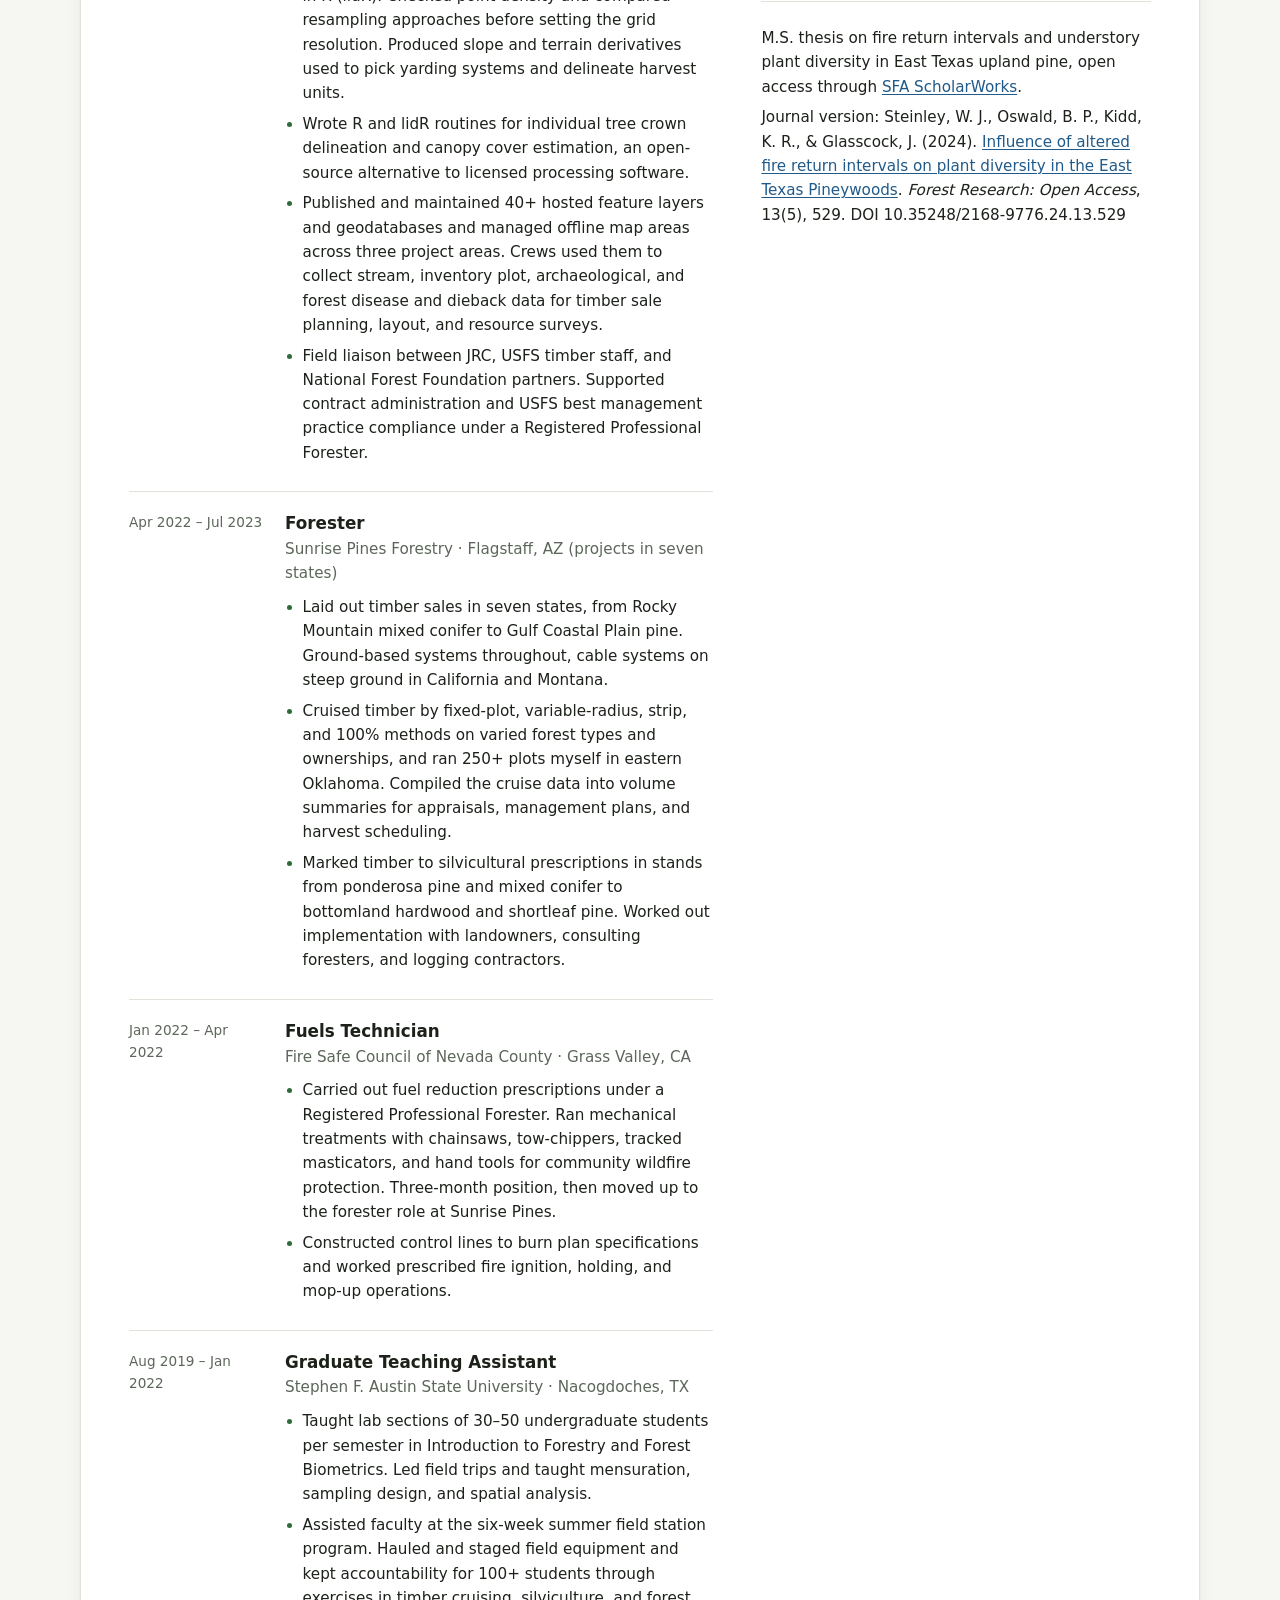
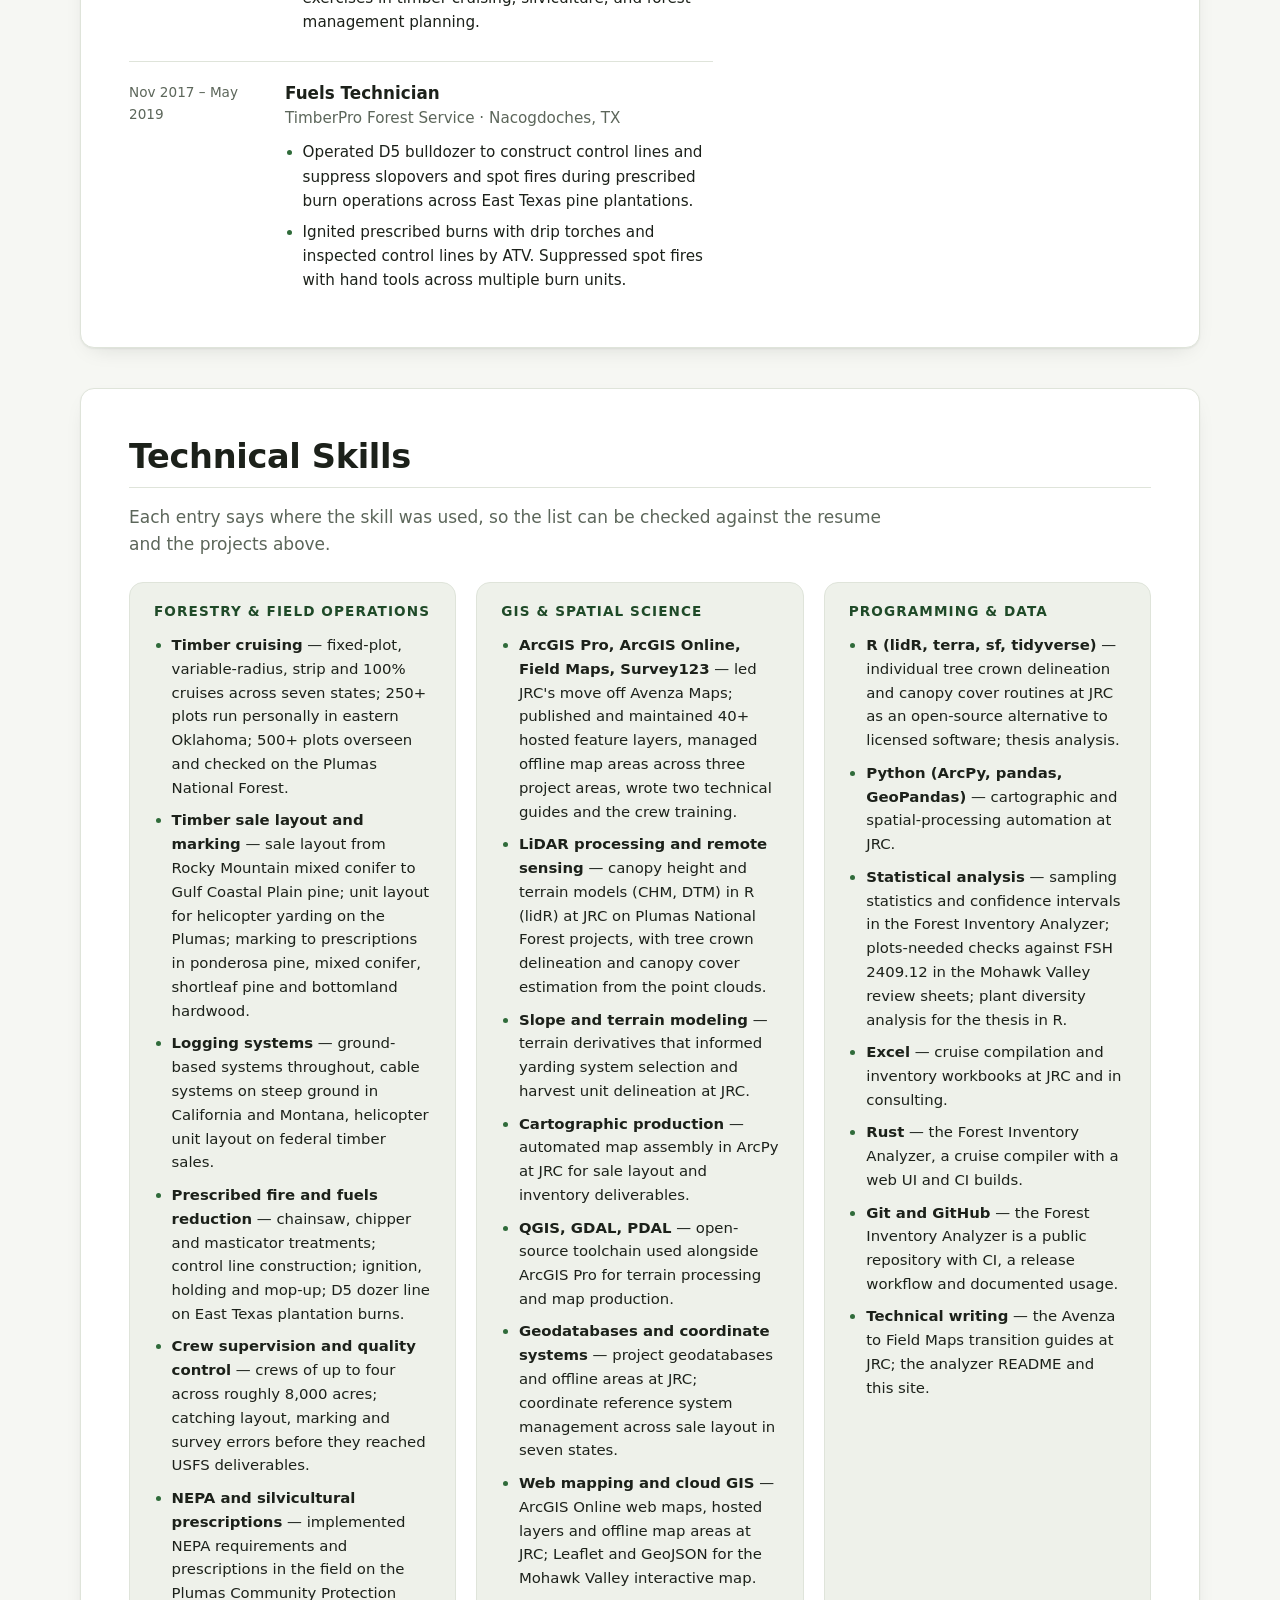
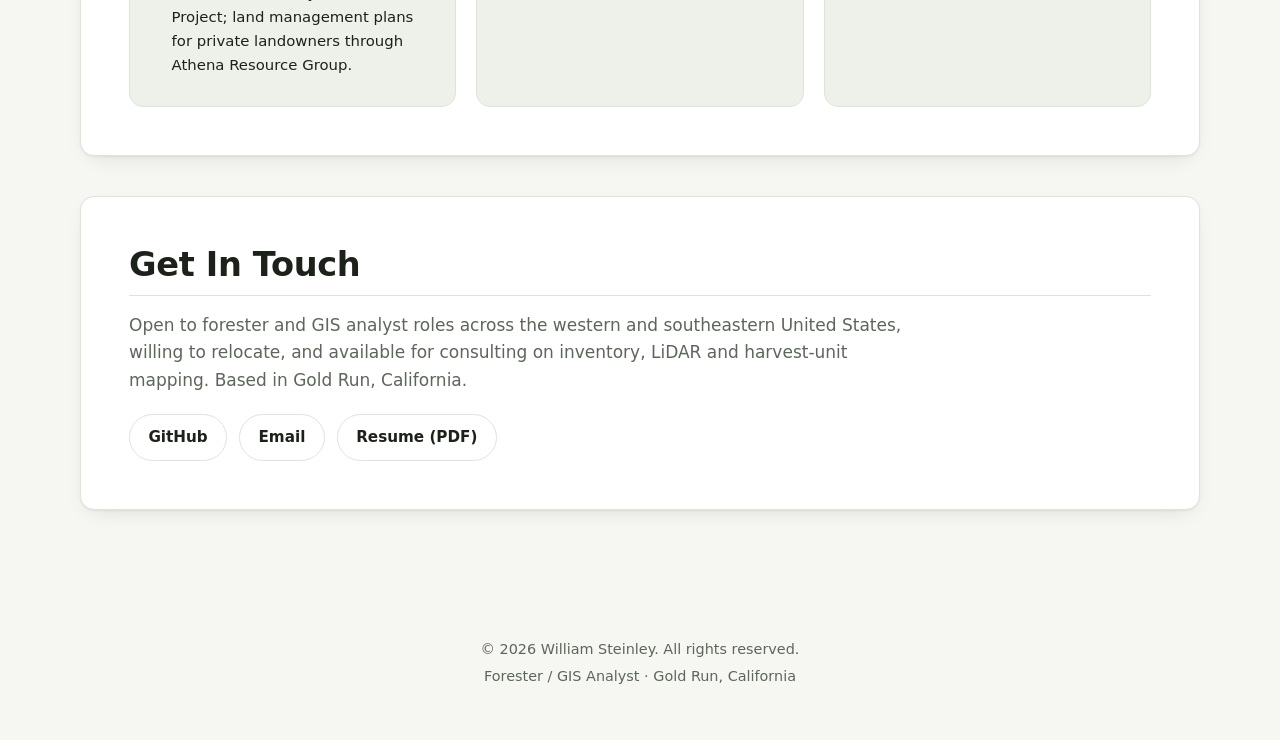
==== commit 7853621f: "Helicopter unit layout on the JRC entry and resume PDF, feet throughout the terrain captions, map pa" ====
--- a/index.html
+++ b/index.html
@@ -116,11 +116,11 @@
               <div class="featured-strip">
                 <figure>
                   <a href="projects/plumas-lidar-harvest-planning/terrain3d_bare_earth.jpg" target="_blank" rel="noopener"><img src="projects/plumas-lidar-harvest-planning/terrain3d_bare_earth_thumb.jpg" width="370" height="208" alt="3D render of the bare-earth LiDAR terrain model under the forest canopy, shaded by elevation, with road benches and drainages visible as fine cuts across the slope" loading="lazy"><span class="visually-hidden"> (opens in new tab)</span></a>
-                  <figcaption>Bare earth under the canopy: 386 m of relief, with road benches and drainages cut into the slope.</figcaption>
+                  <figcaption>Bare earth under the canopy: 1,266 ft of relief, with road benches and drainages cut into the slope.</figcaption>
                 </figure>
                 <figure>
                   <a href="projects/plumas-lidar-harvest-planning/terrain3d_canopy_height.jpg" target="_blank" rel="noopener"><img src="projects/plumas-lidar-harvest-planning/terrain3d_canopy_height_thumb.jpg" width="370" height="208" alt="3D render of the canopy height model seen from above, individual conifer crowns resolved as separate green mounds, with roads and openings appearing as pale gaps" loading="lazy"><span class="visually-hidden"> (opens in new tab)</span></a>
-                  <figcaption>Canopy height model, height above ground only. Individual crowns resolve at 1.59 m cells.</figcaption>
+                  <figcaption>Canopy height model, height above ground only. Individual crowns resolve at 5.2 ft cells.</figcaption>
                 </figure>
                 <figure>
                   <a href="projects/plumas-lidar-harvest-planning/terrain3d_canopy.jpg" target="_blank" rel="noopener"><img src="projects/plumas-lidar-harvest-planning/terrain3d_canopy_thumb.jpg" width="370" height="208" alt="3D render of the LiDAR canopy surface draped with NAIP aerial imagery, forming a photorealistic forested mountain with a road switchbacking across the slope" loading="lazy"><span class="visually-hidden"> (opens in new tab)</span></a>
@@ -156,7 +156,7 @@
               <a href="https://github.com/woodsy-will/plumas-lidar-harvest-planning" class="gis-link" target="_blank" rel="noopener">Source &amp; previews on GitHub &rarr;<span class="visually-hidden"> (opens in new tab)</span></a>
               <a href="https://github.com/woodsy-will/plumas-lidar-harvest-planning/releases/download/v1.1/Sample_Sheets.pdf" class="gis-link">Sample: three sheets as print PDF, overview plus a tractor and a cable unit (27 MB) &darr;</a>
               <a href="https://github.com/woodsy-will/plumas-lidar-harvest-planning/releases/download/v1.1/Sample_Unit_404_GeoPDF.pdf" class="gis-link">Sample: unit 404 as an Avenza GeoPDF, opens with field position (9 MB) &darr;</a>
-              <a href="https://github.com/woodsy-will/plumas-lidar-harvest-planning/releases/tag/v1.1" class="gis-link" target="_blank" rel="noopener">Full 25-sheet series, all GeoPDFs, figures and rasters on the v1.1 release (100 to 190 MB each) &rarr;<span class="visually-hidden"> (opens in new tab)</span></a>
+              <a href="https://github.com/woodsy-will/plumas-lidar-harvest-planning/releases/tag/v1.1" class="gis-link" target="_blank" rel="noopener">Full 25-sheet series, all GeoPDFs, figures and rasters on the v1.1 release (110 to 195 MB each) &rarr;<span class="visually-hidden"> (opens in new tab)</span></a>
             </div>
 
             <div class="gis-project-card">
@@ -218,7 +218,7 @@
                 <div class="company">Jefferson Resource Company (JRC) &middot; Placerville, CA</div>
                 <ul class="resume-bullets">
                   <li>Supervised field crews of up to four personnel across ~8,000 acres on the Plumas National Forest Community Protection Project. Reviewed 500+ plots and caught layout and survey errors before U.S. Forest Service (USFS) deliverables went out.</li>
-                  <li>Applied National Environmental Policy Act (NEPA) requirements and silvicultural prescriptions in the field, including unit layout.</li>
+                  <li>Applied National Environmental Policy Act (NEPA) requirements and silvicultural prescriptions in the field, including layout of tractor, cable and helicopter yarding units.</li>
                   <li>Led the move from Avenza Maps Pro to ArcGIS Online, ArcGIS Pro, Esri Field Maps, and Survey123. Wrote two technical guides and the training materials that brought the crews over. Ended manual re-keying of field data and gave crews real-time cloud access.</li>
                   <li>Automated map production and spatial data processing in Python and ArcPy, replacing hand-assembled maps with one standard output across deliverables. Validated every output against manual quality-control checks.</li>
                   <li>Built CHM and DTM products from LiDAR point clouds in R (lidR). Checked point density and compared resampling approaches before setting the grid resolution. Produced slope and terrain derivatives used to pick yarding systems and delineate harvest units.</li>
@@ -306,8 +306,6 @@
             </div>
           </div>
         </section>
-
-        <!-- GIS PROJECTS SECTION -->
 
         <!-- SKILLS SECTION -->
         <section id="skills">
@@ -345,11 +343,11 @@
               <ul class="skill-list">
                 <li><strong>R (lidR, terra, sf, tidyverse)</strong> &mdash; individual tree crown delineation and canopy cover routines at JRC as an open-source alternative to licensed software; thesis analysis.</li>
                 <li><strong>Python (ArcPy, pandas, GeoPandas)</strong> &mdash; cartographic and spatial-processing automation at JRC.</li>
-<li><strong>Statistical analysis</strong> &mdash; sampling statistics and confidence intervals in the Forest Inventory Analyzer; plots-needed checks against FSH 2409.12 in the Mohawk Valley review sheets; plant diversity analysis for the thesis in R.</li>
+                <li><strong>Statistical analysis</strong> &mdash; sampling statistics and confidence intervals in the Forest Inventory Analyzer; plots-needed checks against FSH 2409.12 in the Mohawk Valley review sheets; plant diversity analysis for the thesis in R.</li>
                 <li><strong>Excel</strong> &mdash; cruise compilation and inventory workbooks at JRC and in consulting.</li>
                 <li><strong>Rust</strong> &mdash; the Forest Inventory Analyzer, a cruise compiler with a web UI and CI builds.</li>
                 <li><strong>Git and GitHub</strong> &mdash; the Forest Inventory Analyzer is a public repository with CI, a release workflow and documented usage.</li>
-<li><strong>Technical writing</strong> &mdash; the Avenza to Field Maps transition guides at JRC; the analyzer README and this site.</li>
+                <li><strong>Technical writing</strong> &mdash; the Avenza to Field Maps transition guides at JRC; the analyzer README and this site.</li>
               </ul>
             </div>
           </div>
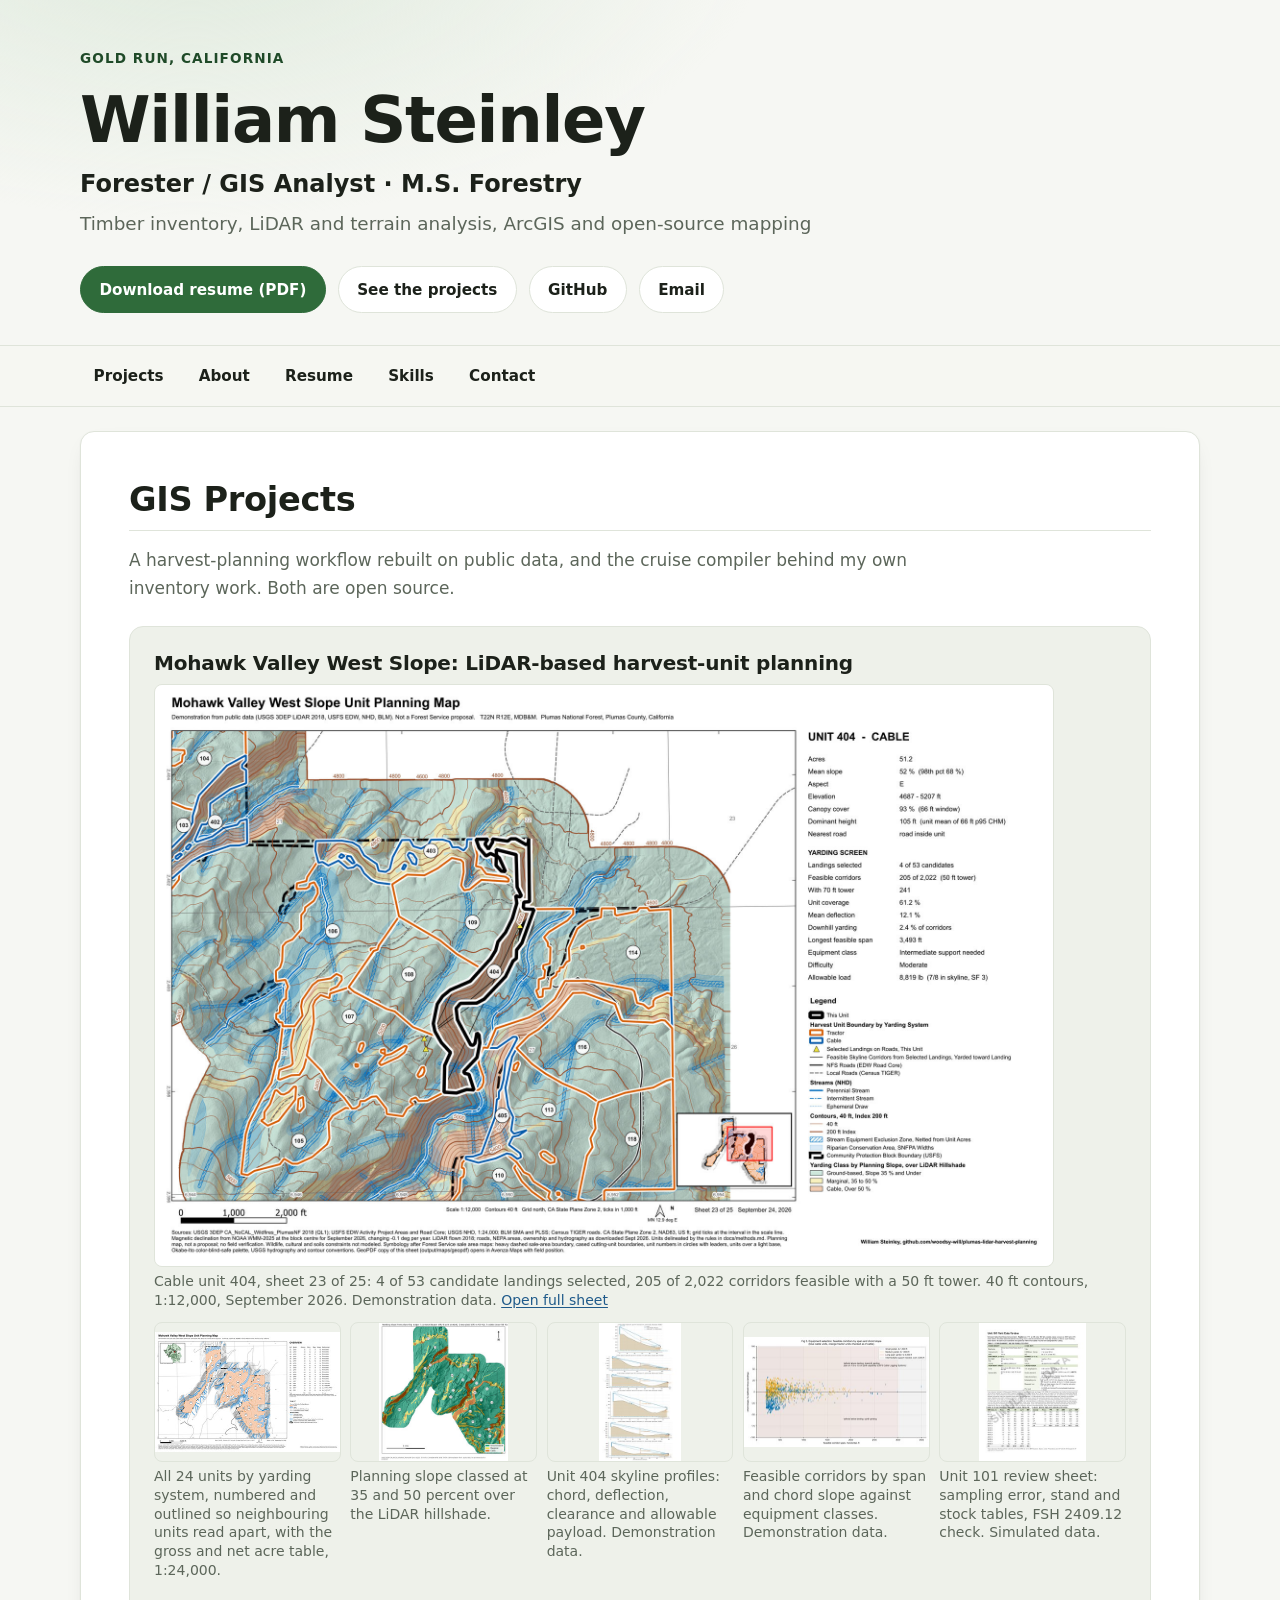
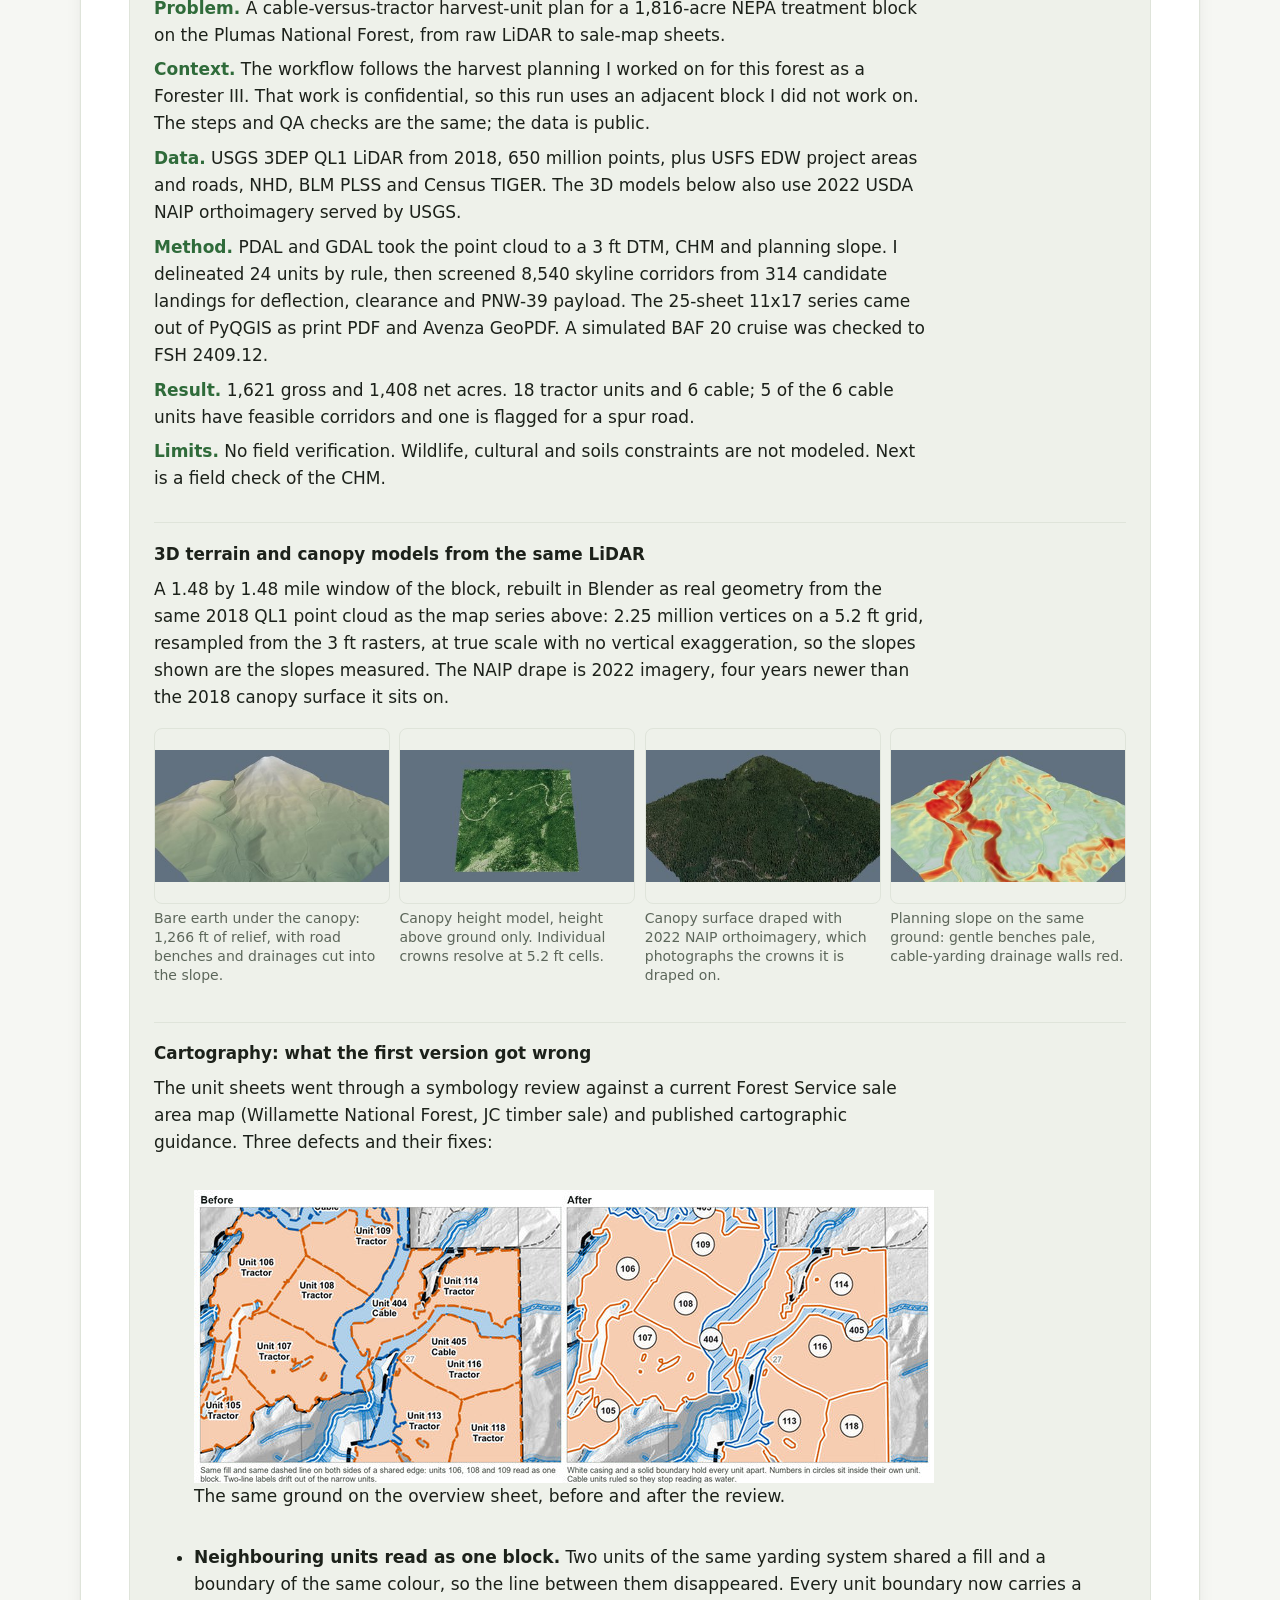
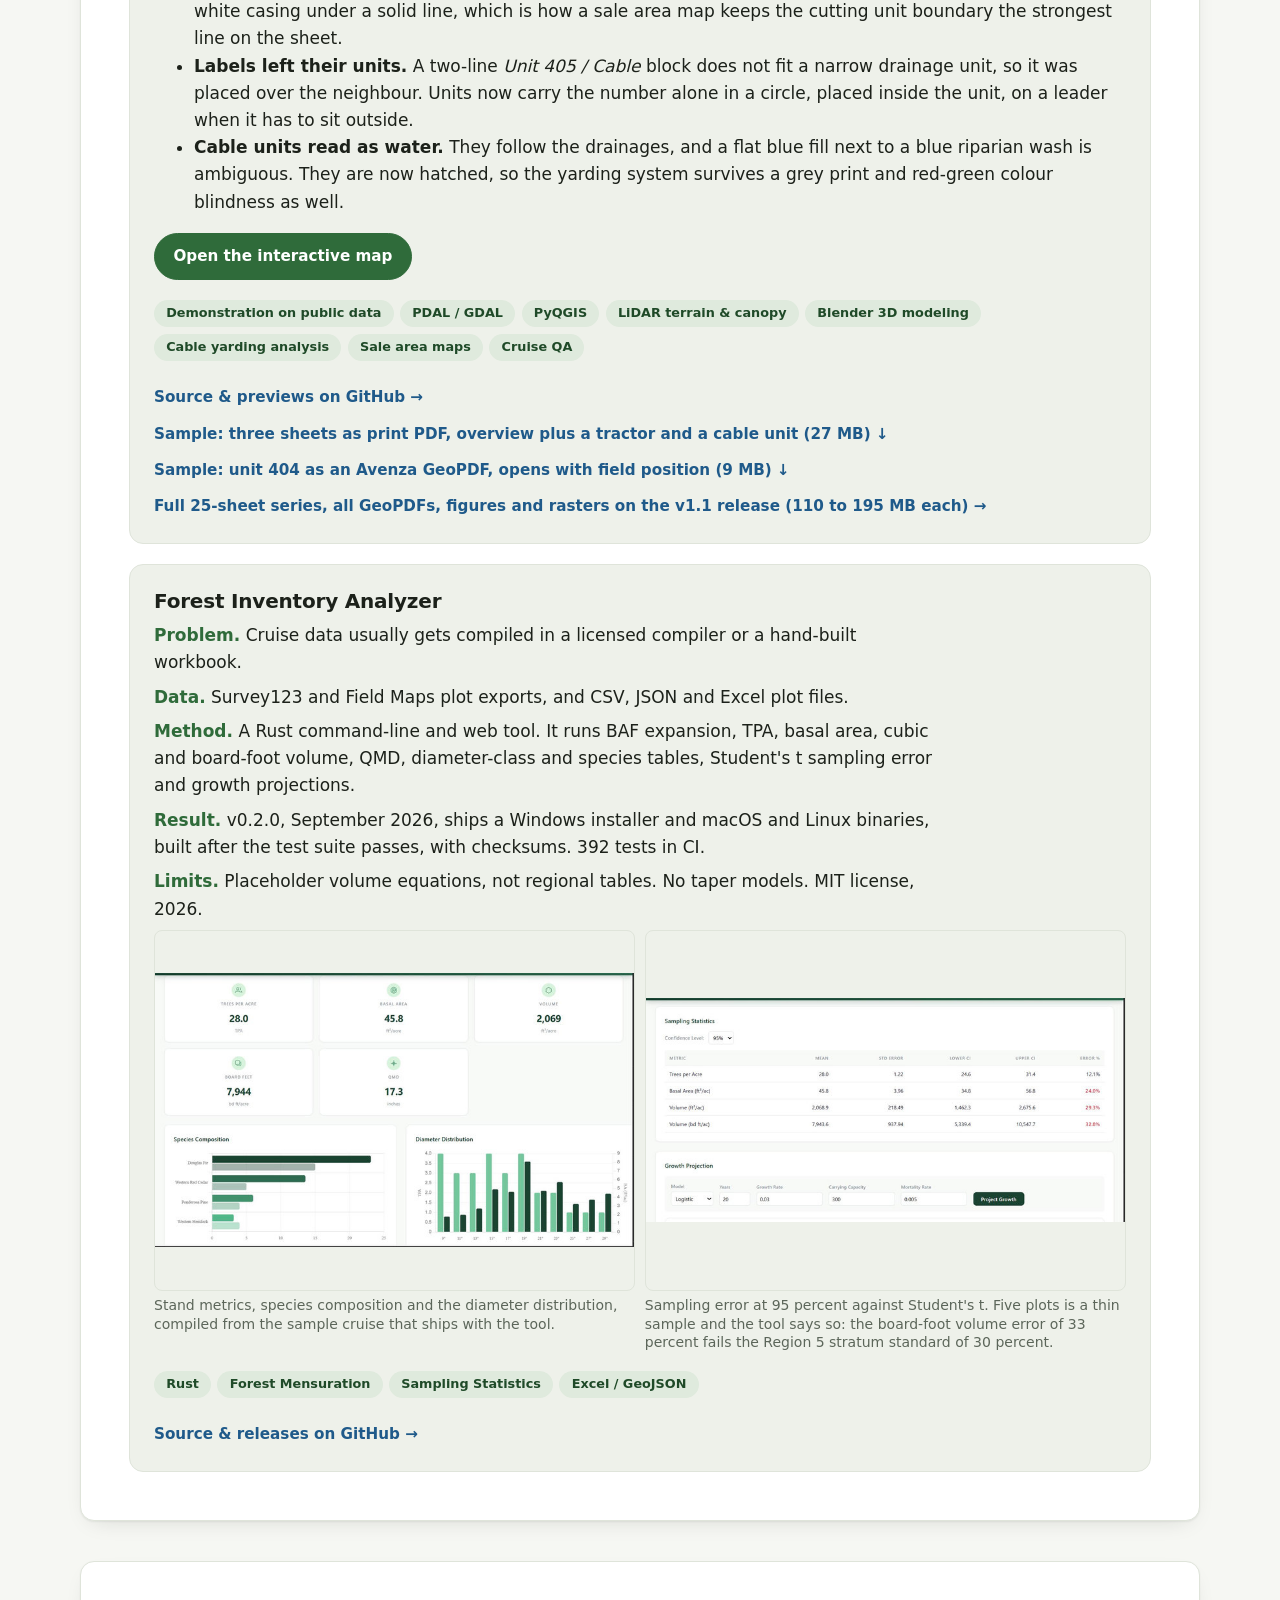
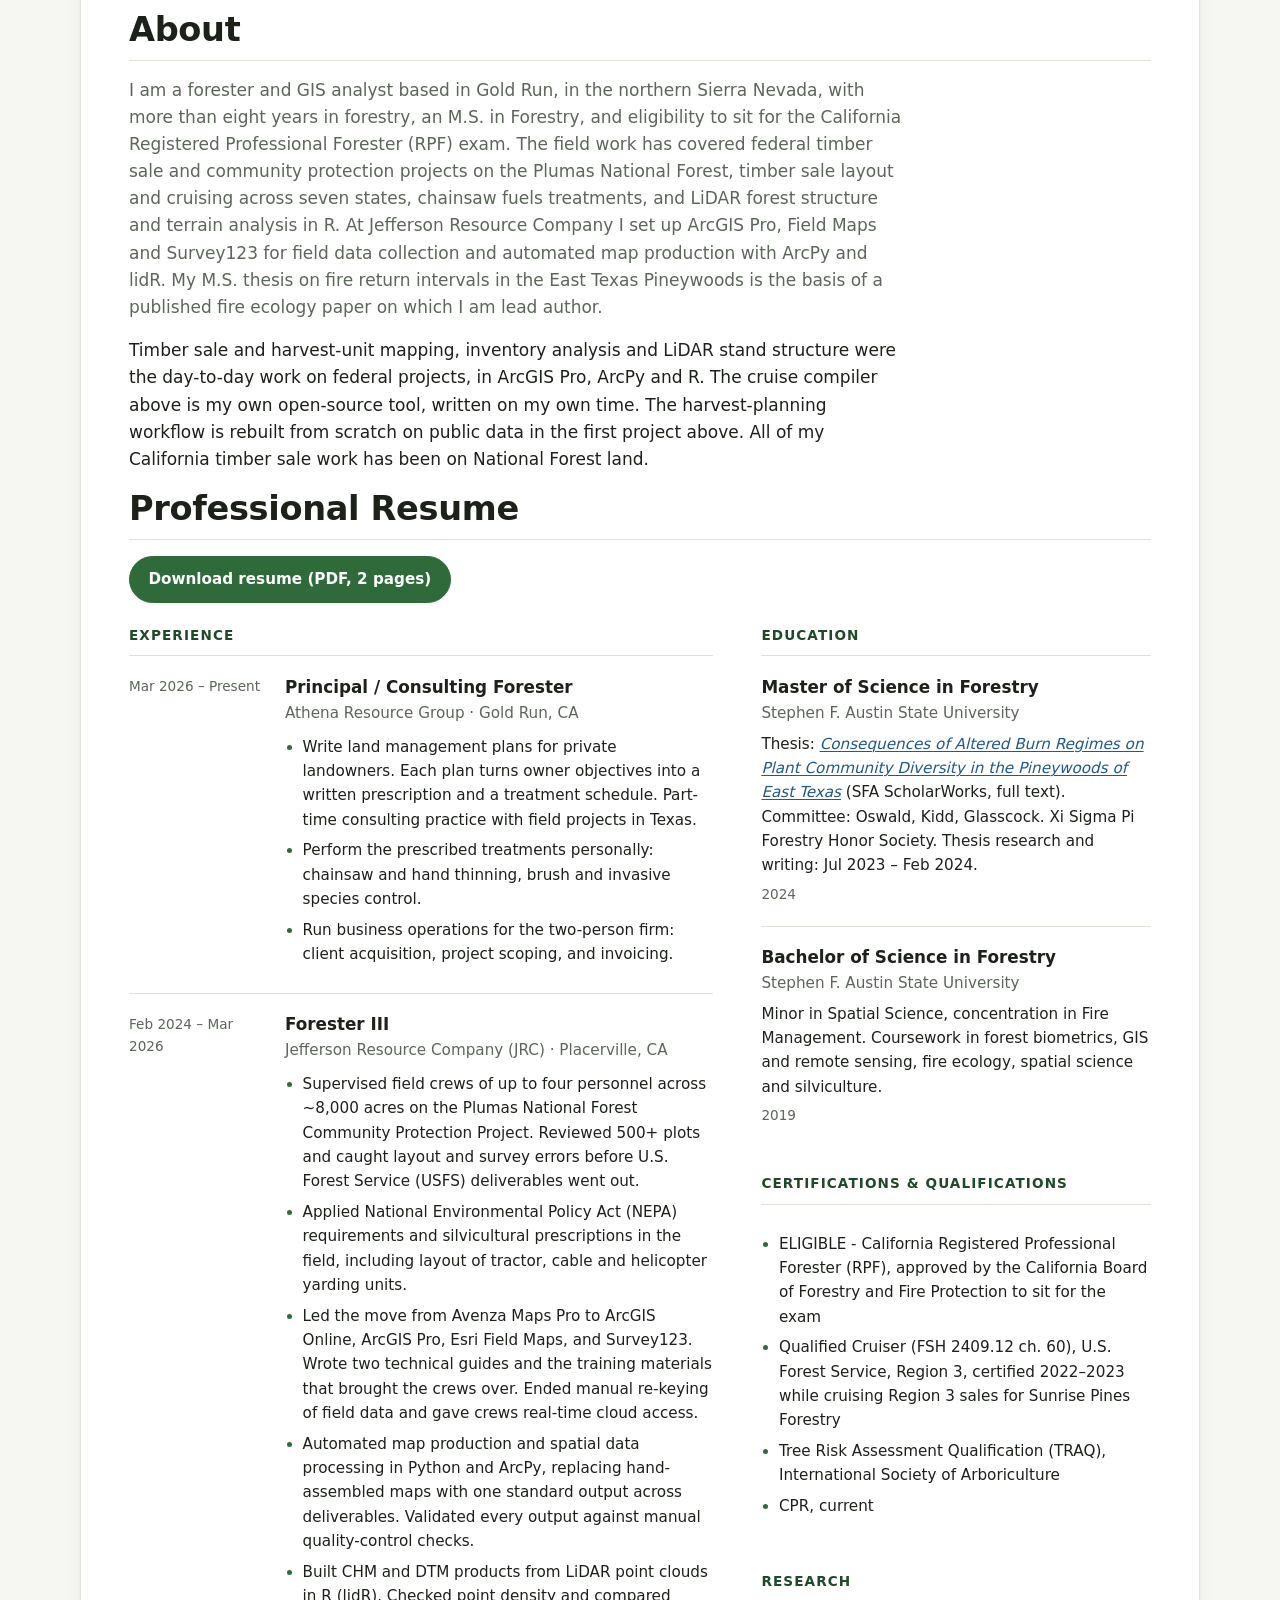
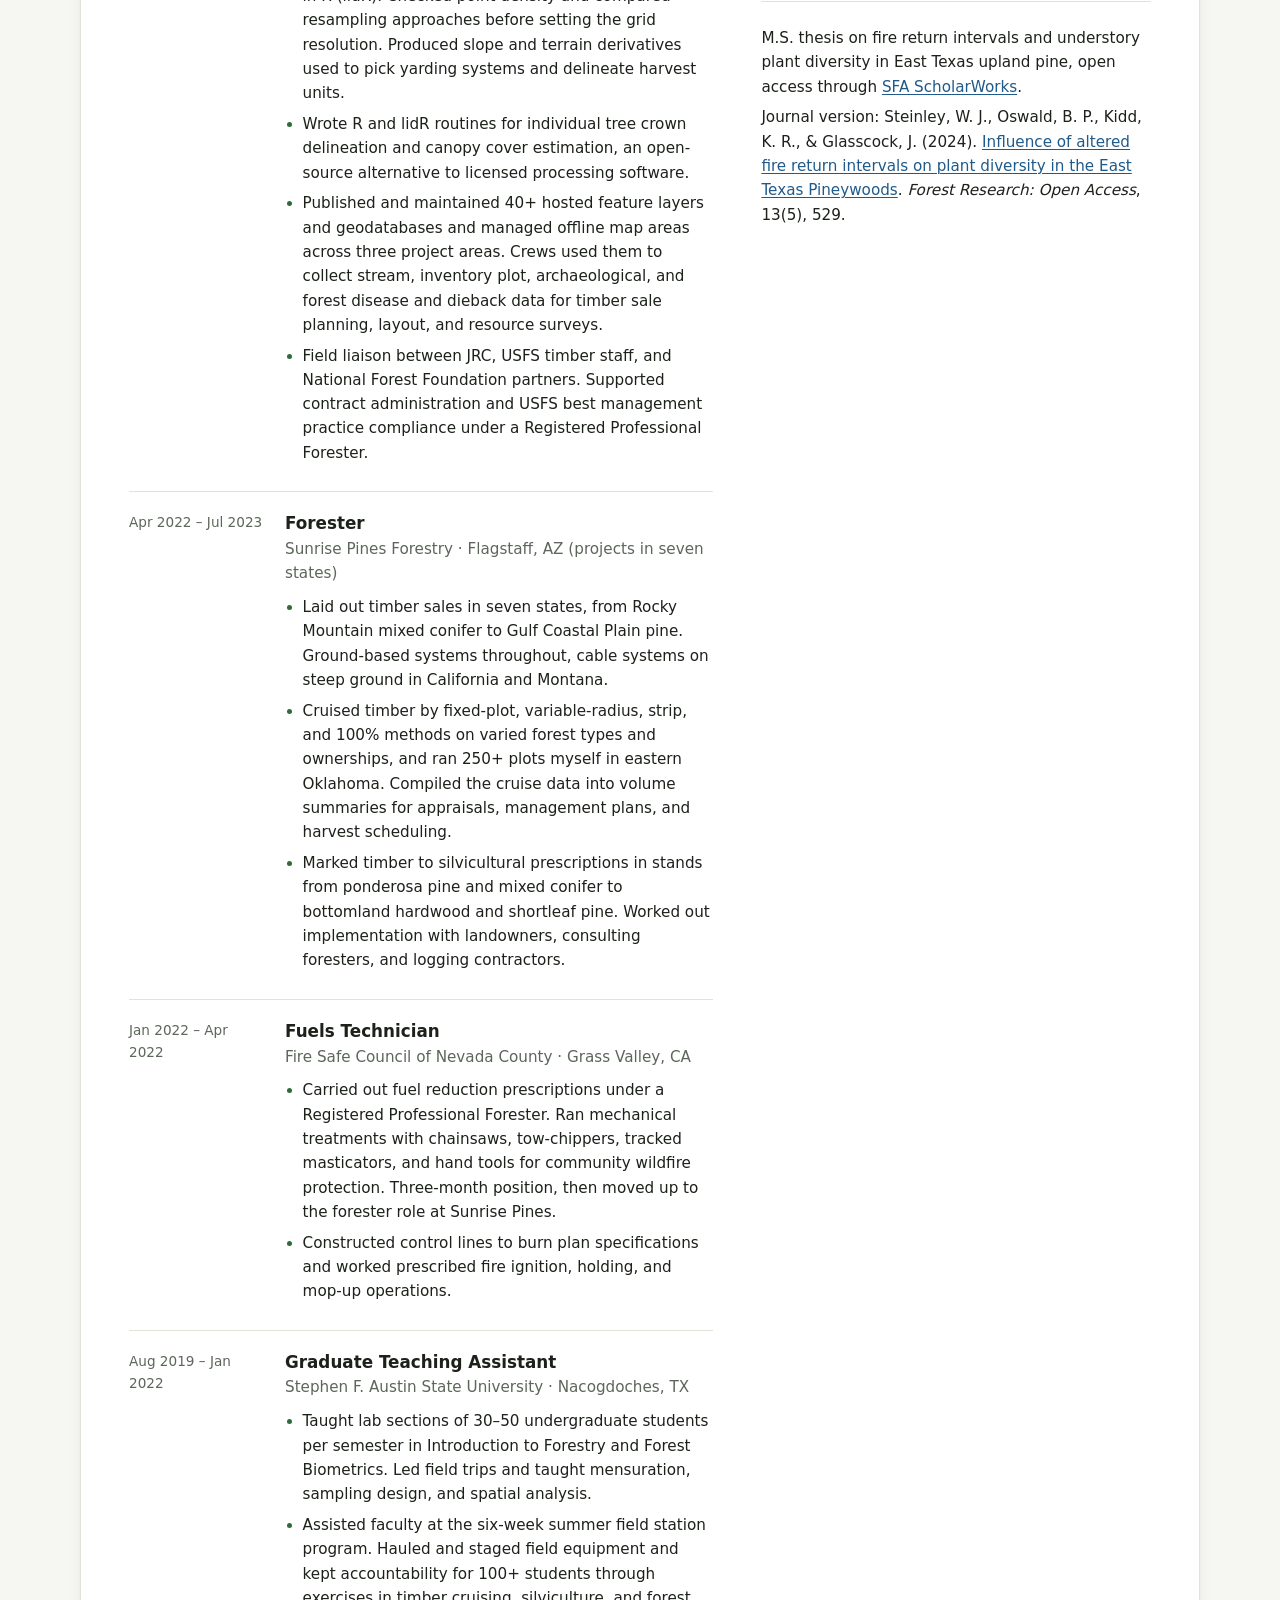
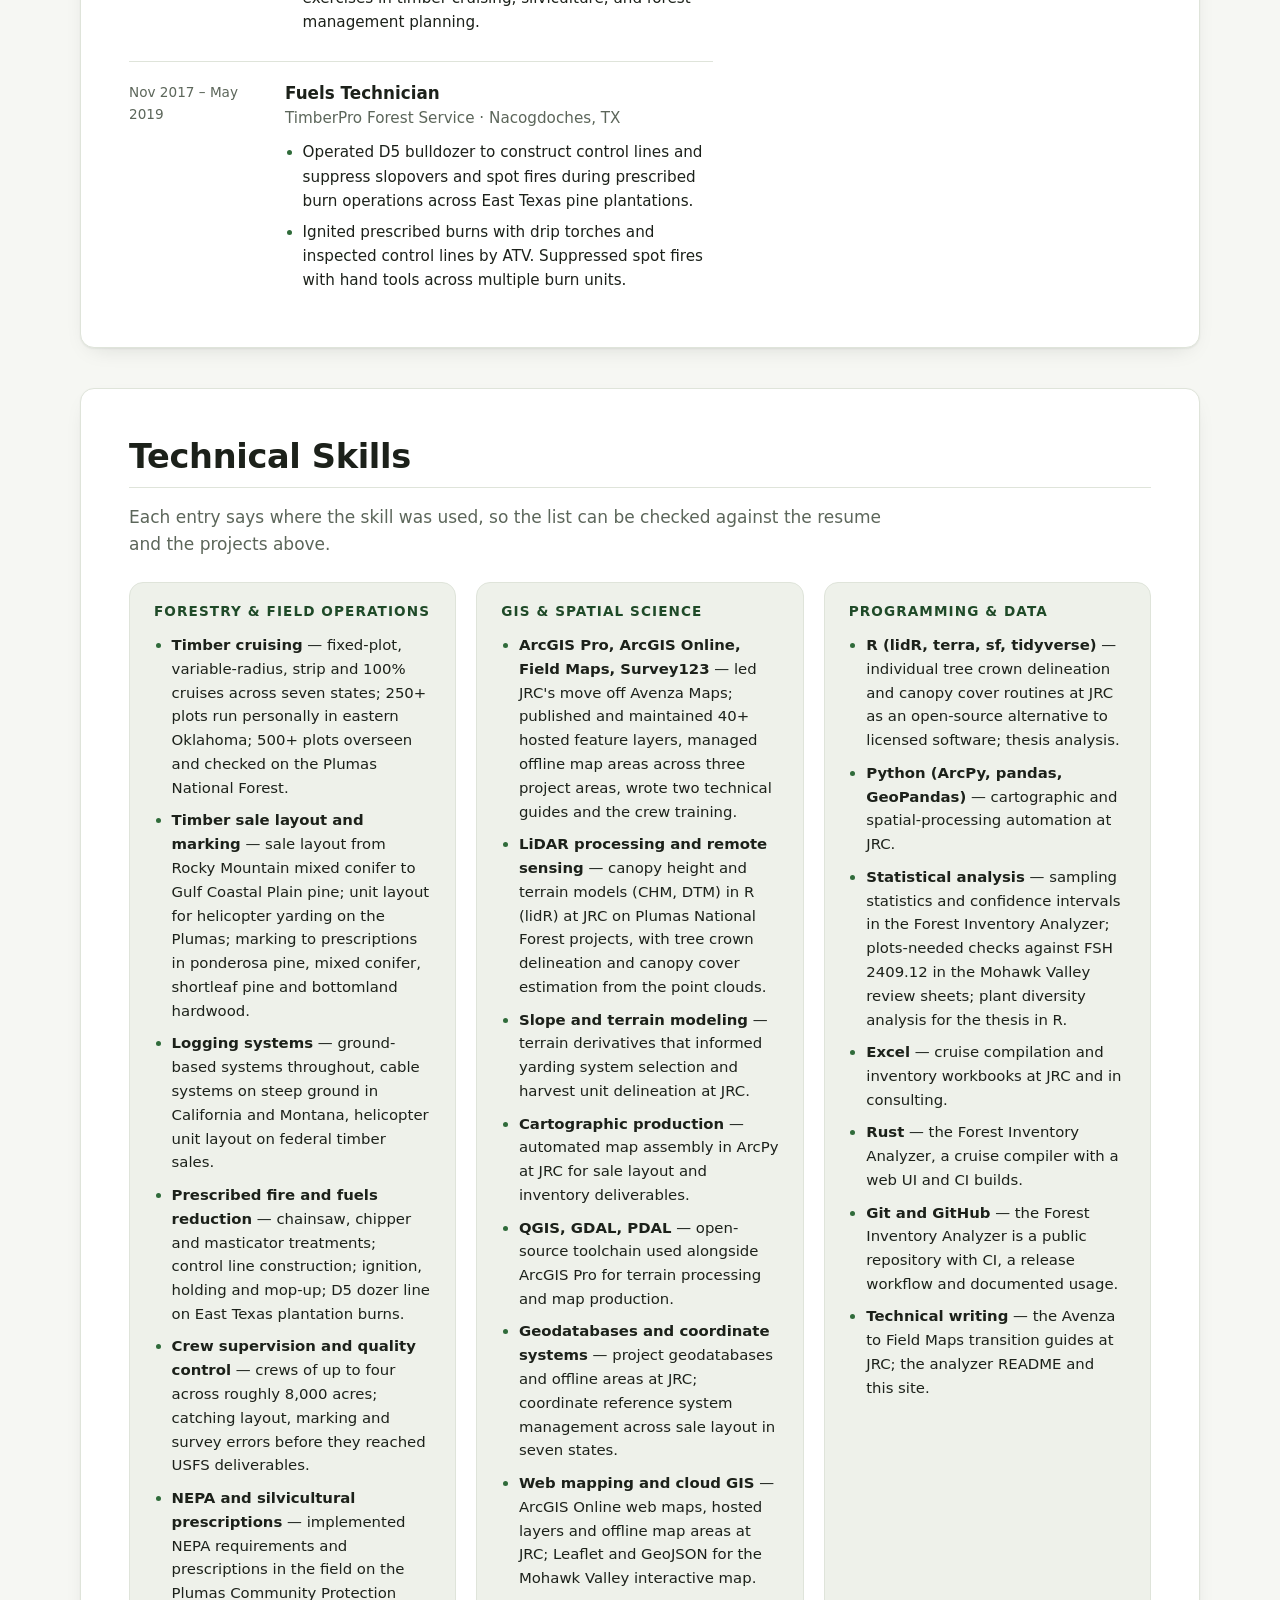
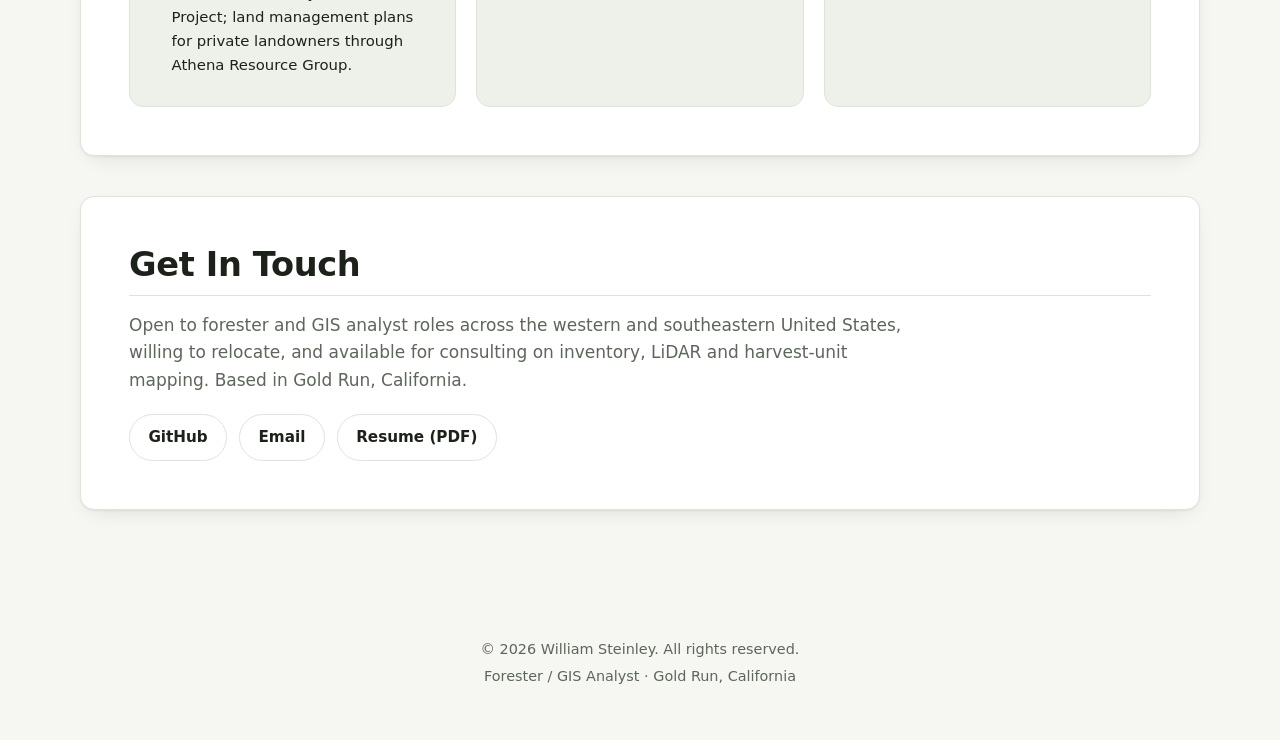
==== commit 0b8247b2: "Publication cited without the DOI; resume PDF rebuilt with the article link" ====
--- a/index.html
+++ b/index.html
@@ -301,7 +301,7 @@
               <h3 class="resume-heading">Research</h3>
               <div class="education-item">
                 <p class="resume-note">M.S. thesis on fire return intervals and understory plant diversity in East Texas upland pine, open access through <a href="https://scholarworks.sfasu.edu/etds/548/" target="_blank" rel="noopener">SFA ScholarWorks<span class="visually-hidden"> (opens in new tab)</span></a>.</p>
-                <p class="resume-note">Journal version: Steinley, W. J., Oswald, B. P., Kidd, K. R., &amp; Glasscock, J. (2024). <a href="https://www.longdom.org/open-access/influence-of-altered-fire-return-intervals-on-plant-diversity-in-the-east-texas-pineywoods-1100565.html" target="_blank" rel="noopener">Influence of altered fire return intervals on plant diversity in the East Texas Pineywoods<span class="visually-hidden"> (opens in new tab)</span></a>. <em>Forest Research: Open Access</em>, 13(5), 529. DOI 10.35248/2168-9776.24.13.529</p>
+                <p class="resume-note">Journal version: Steinley, W. J., Oswald, B. P., Kidd, K. R., &amp; Glasscock, J. (2024). <a href="https://www.longdom.org/open-access/influence-of-altered-fire-return-intervals-on-plant-diversity-in-the-east-texas-pineywoods-1100565.html" target="_blank" rel="noopener">Influence of altered fire return intervals on plant diversity in the East Texas Pineywoods<span class="visually-hidden"> (opens in new tab)</span></a>. <em>Forest Research: Open Access</em>, 13(5), 529.</p>
               </div>
             </div>
           </div>
